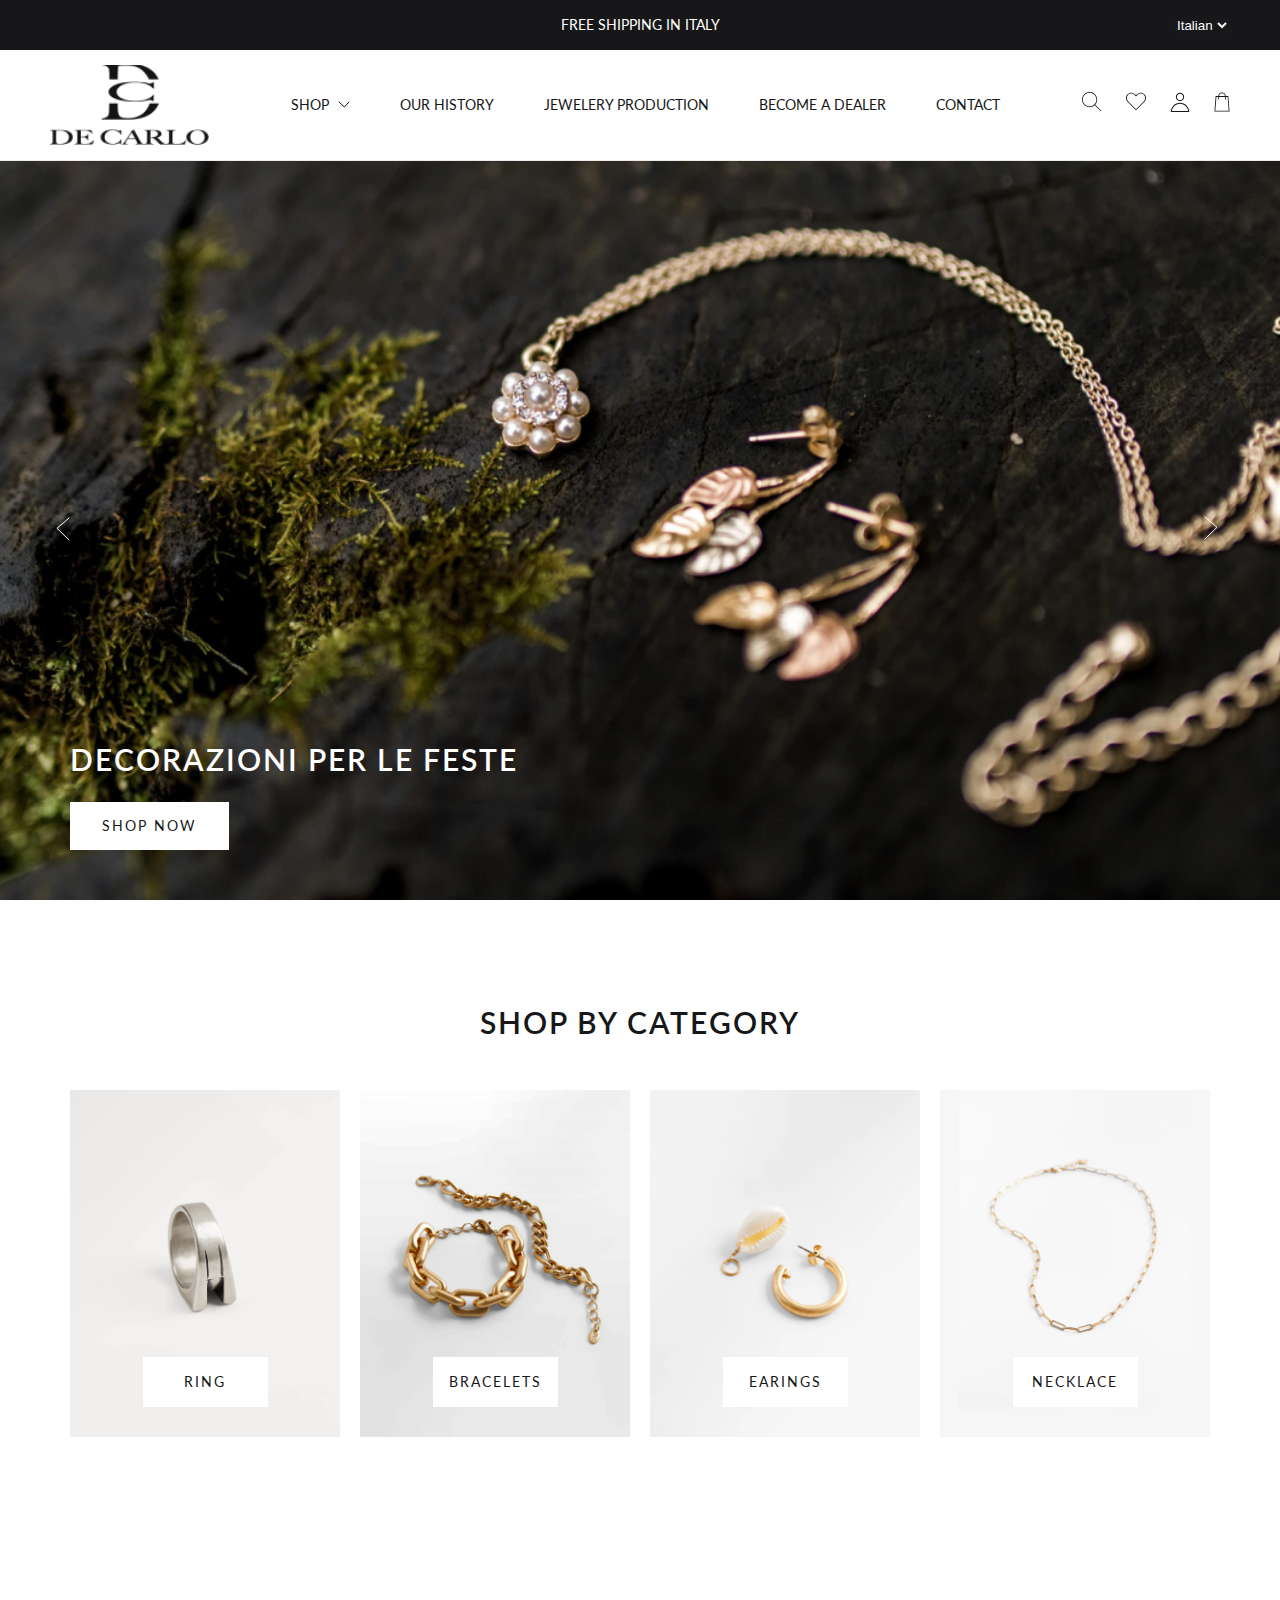
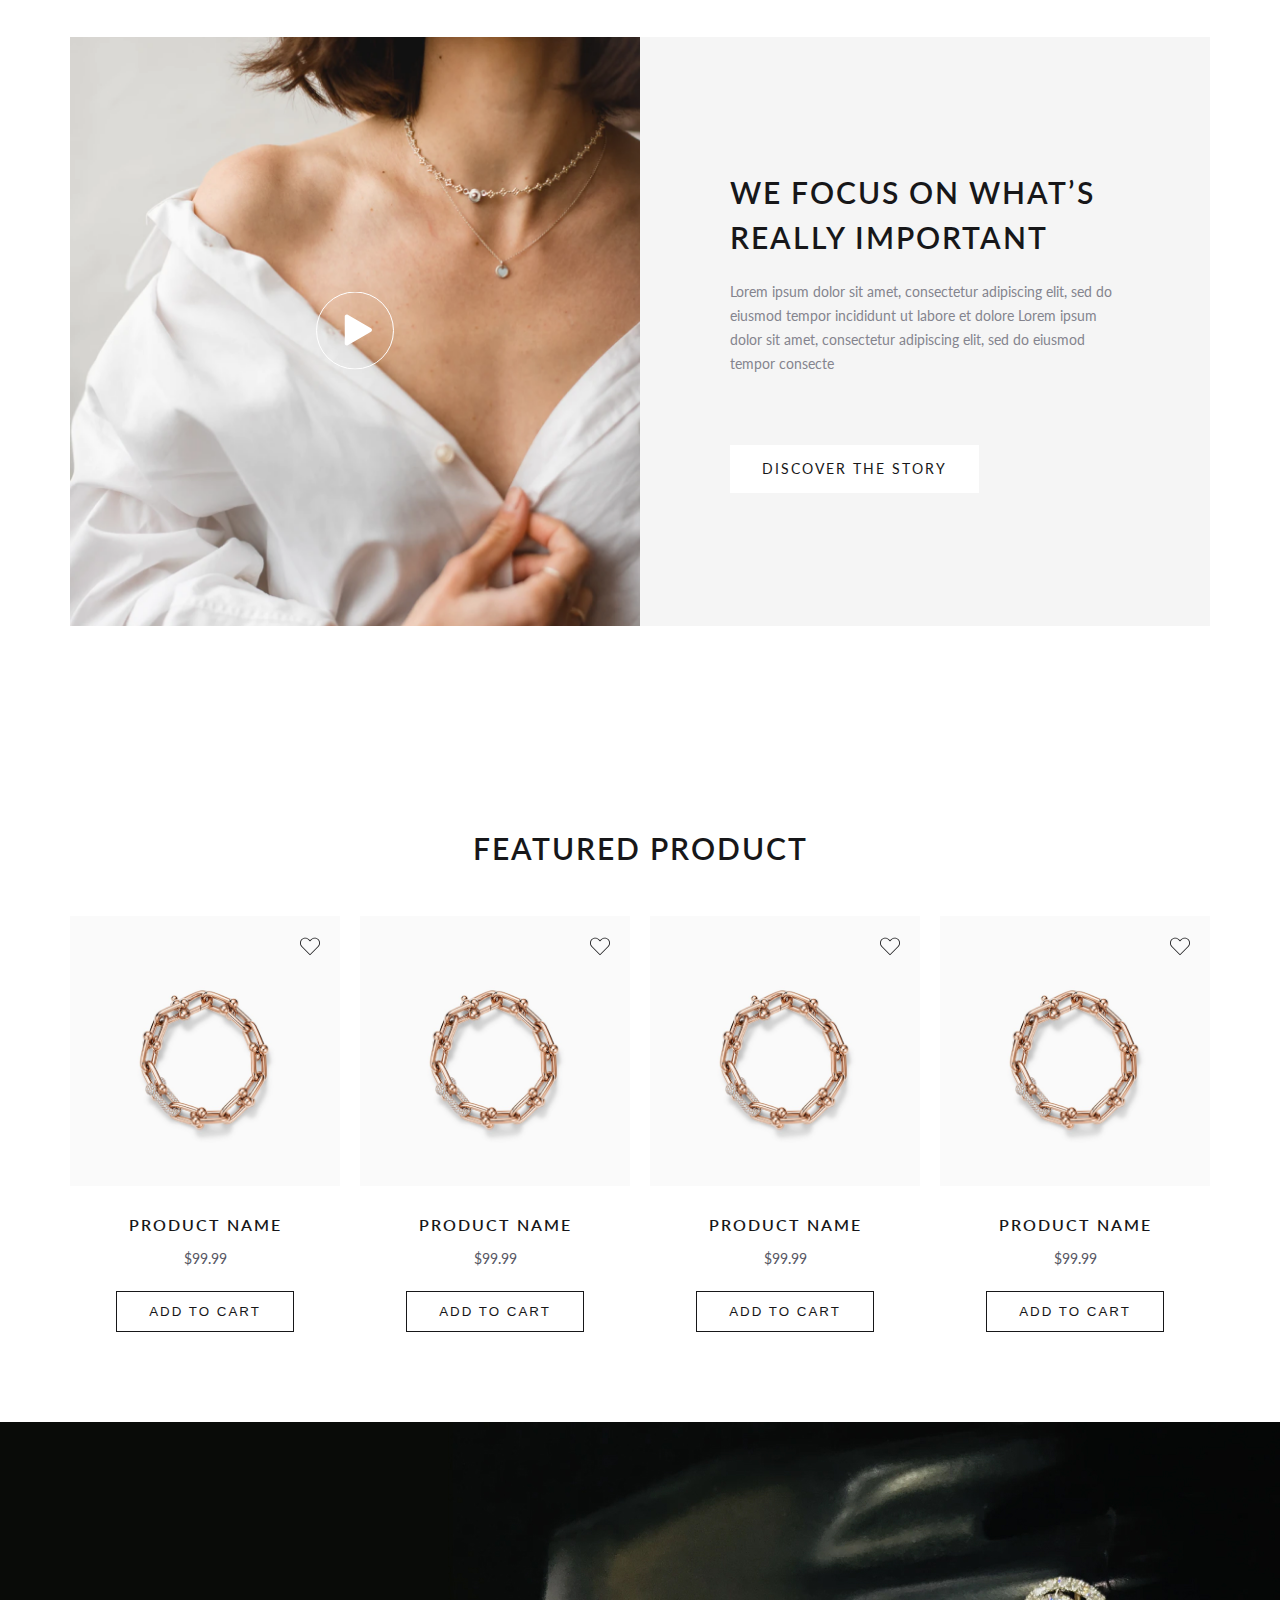
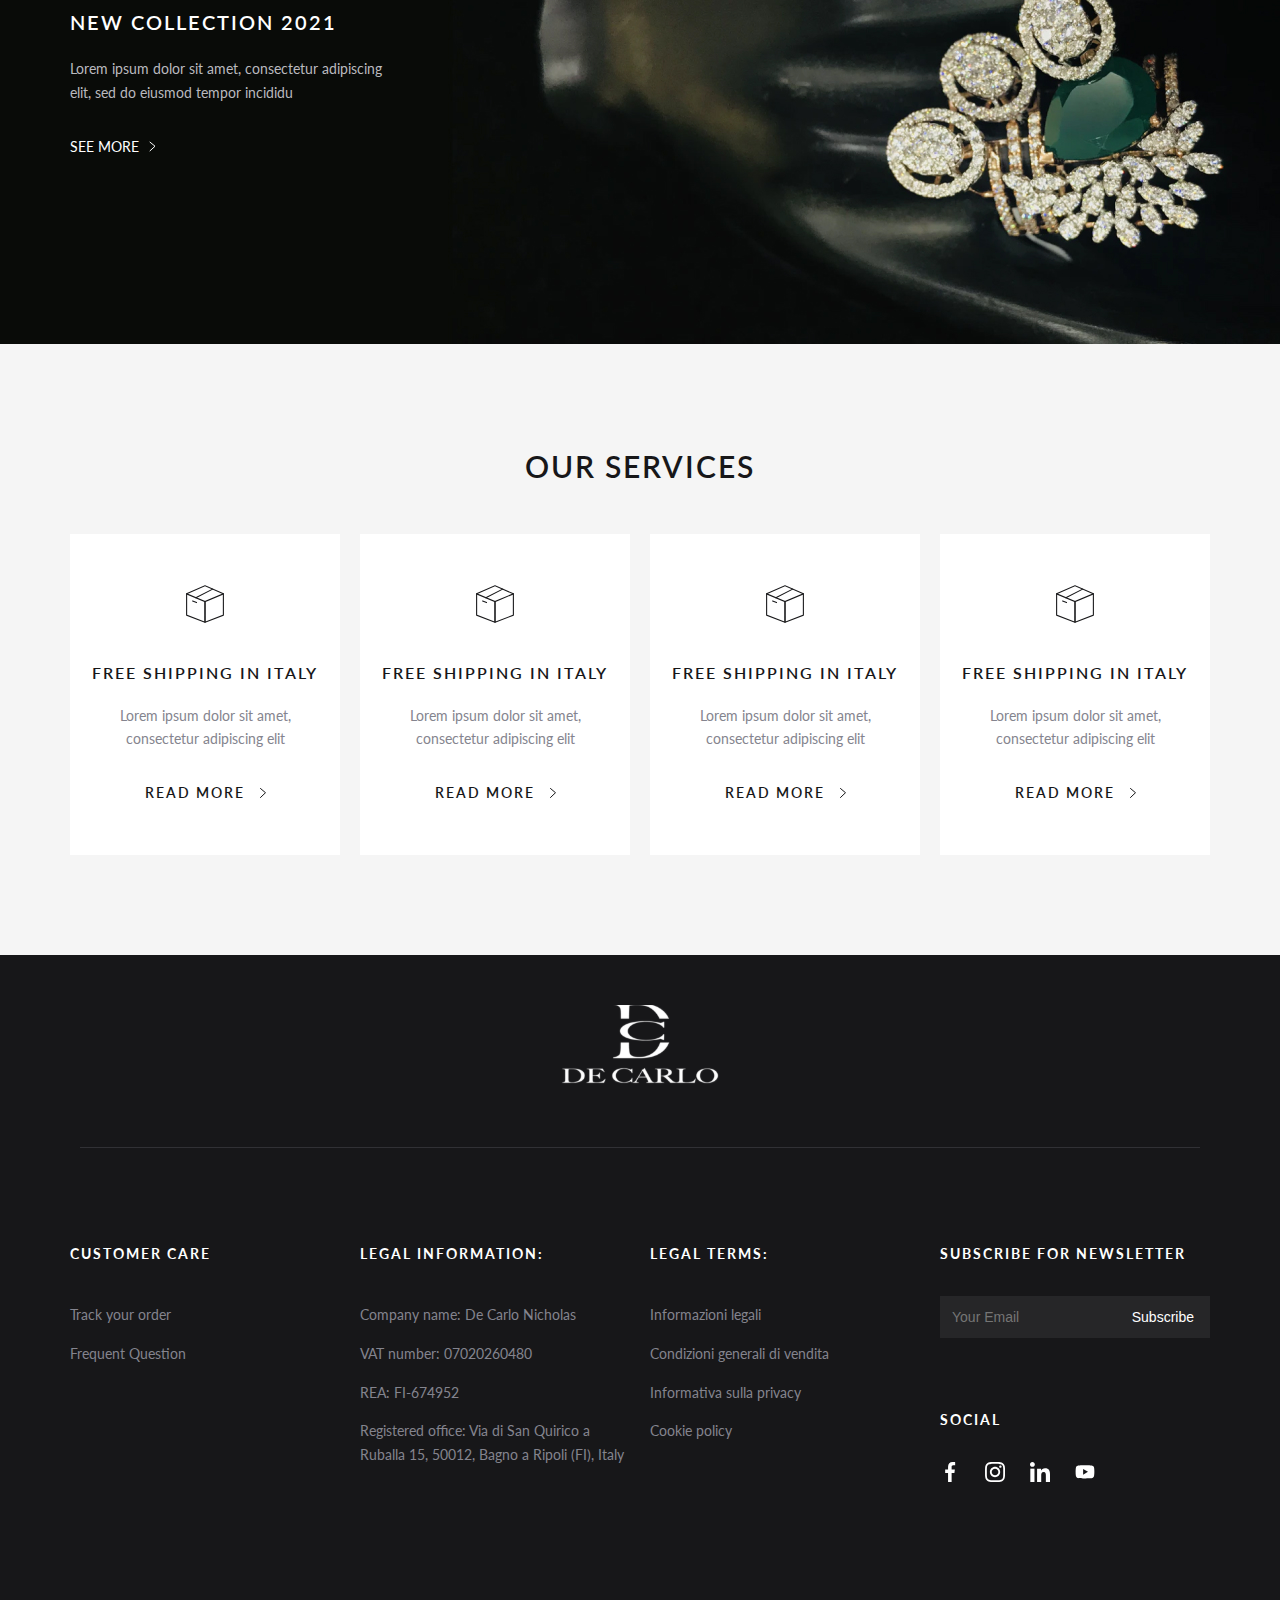
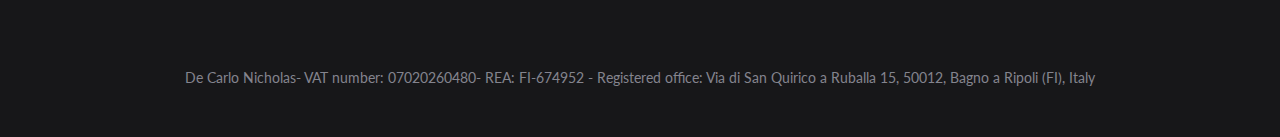
==== index.html @ fea380ae "update: button add wishlist" ====
<!DOCTYPE html>
<html lang="en">
  <head>
    <meta charset="UTF-8" />
    <meta http-equiv="X-UA-Compatible" content="IE=edge" />
    <meta name="viewport" content="width=device-width, initial-scale=1.0" />
    <title>Decarlo By Thịnh</title>
    <link rel="stylesheet" href="./assets/css/main.css" />
    <link rel="stylesheet" href="./assets/css/layout.css" />
    <!-- google font -->
    <link rel="preconnect" href="https://fonts.googleapis.com" />
    <link rel="preconnect" href="https://fonts.gstatic.com" crossorigin />
    <link
      href="https://fonts.googleapis.com/css2?family=Lato:wght@400;700&family=Roboto:wght@300;500&display=swap"
      rel="stylesheet"
    />
    <!-- end google font -->
  </head>
  <body>
    <div id="app">
      <!-- overlay -->
      <section id="overlay"></section>
      <!-- start header -->
      <header class="header">
        <div class="header__topbar">
          <div class="topbar__container">
            <p class="topbar__heading">
              FREE SHIPPING IN ITALY
            </p>
            <div class="topbar-select d-flex align-center">
              <select class="" name="select-qg" id="selectqg">
                <option value="">Italian</option>
                <option value="">Japan</option>
                <option value="">Korea</option>
              </select>
            </div>
          </div>
        </div>
        <div class="header__main d-flex">
          <a href="index.html" class="header__left">
            <img src="./assets/images/logo/logo.png" alt="logo" />
          </a>
          <nav class="header__nav d-flex flex-1 juistify-center align-center">
            <ul class="nav__items align-center d-none col-xl">
              <li class="nav__item">
                <a href="collection.html">SHOP <span><img style="margin: 0 0 2px 5px;" src="./assets/images/icon/dropblack.svg" alt=""></span></a>
                <ul class="subnav">
                  <li class=""><a href="#">RING</a></li>
                  <li class=""><a href="#">BRACELETS</a></li>
                  <li class=""><a href="#">EARINGS</a></li>
                  <li class=""><a href="#">NECKLACE</a></li>
                </ul>
              </li>
              <li class="nav__item">
                <a href="history.html">OUR HISTORY</a>
              </li>
              <li class="nav__item">
                <a href="care-of-product.html">JEWELERY PRODUCTION</a>
              </li>
              <li class="nav__item">
                <a href="about.html">BECOME A DEALER</a>
              </li>
              <li class="nav__item">
                <a href="contact.html">CONTACT</a>
              </li>
            </ul>
          </nav>
          <div class="header__right">
            <div class="menu__items d-flex">
              <a href="#" class="menu__item">
                <img src="./assets/images/icon/search.svg" alt="icon" />
              </a>
              <a href="#" class="menu__item">
                <img src="./assets/images/icon/love.svg" alt="icon-imageion" />
              </a>
              <a href="#" class="menu__item">
                <img src="./assets/images/icon/user.svg" alt="icon" />
              </a>
              <a href="#" class="menu__item">
                <img src="./assets/images/icon/cart.svg" alt="icon" />
              </a>
              <button class="menu__item menu__button">
                <img
                  class="icon__menu"
                  src="./assets/images/icon/menu.svg"
                  alt="icon"
                />
              </button>
            </div>
          </div>
        </div>
      </header>
      <!-- end header -->

      <!-- start section slider -->
      <section class="slider">
        <div class="slider__arrow d-flex">
          <button class="slider__arrow--left" onclick="plusDivs(-1)">
            <img src="./assets/images/icon/arrow-left.svg" alt="trái" />
          </button>
          <div class="slider__arrow--center flex-1"></div>
          <button class="slider__arrow--right" onclick="plusDivs(1)">
            <img src="./assets/images/icon/arrow-right.svg" alt="phải" />
          </button>
        </div>
        <div class="sliders mySlides">
          <img src="./assets/images/slider/slider1.jpg" alt="slider1" />
          <div class="container">
            <div class="slider__content">
              <h2 class="slider__heading heading heading-1">
                DECORAZIONI PER LE FESTE
              </h2>
              <a href="collection.html" class="btn slider__btn">SHOP NOW</a>
            </div>
          </div>
        </div>
        <div class="sliders mySlides">
          <img src="./assets/images/slider/slider2.png" alt="slider2" />
          <div class="container">
            <div class="slider__content">
              <h2 class="slider__heading heading heading-1">NỘI DUNG 2</h2>
              <a href="collection.html" class="btn slider__btn">SHOP NOW</a>
            </div>
          </div>
        </div>
        <div class="sliders mySlides">
          <img src="./assets/images/banner/banner3.png" alt="slider2" />
          <div class="container">
            <div class="slider__content">
              <h2 class="slider__heading heading heading-1">NỘI DUNG 3</h2>
              <a href="collection.html" class="btn slider__btn">SHOP NOW</a>
            </div>
          </div>
        </div>
      </section>
      <!-- end section slider -->

      <!-- start section category -->
      <section class="category pd-section-2">
        <div class="container">
          <div class="row">
            <div class="col">
              <h2 class="heading heading-1 text-center">SHOP BY CATEGORY</h2>
            </div>
          </div>
          <div class="row category__container mg-t-container">
            <div class="col col-sm-6 col-md-3" style="--w:6">
              <div class="card">
                <img class="w-100" src="./assets/images/products/category1.png" alt="image-category" />
                <a
                  href="collection.html"
                  class="btn category__btn d-flex juistify-center align-center"
                  >RING</a
                >
              </div>
            </div>
            <div class="col col-sm-6 col-md-3" style="--w:6">
              <div class="card">
                <img class="w-100" src="./assets/images/products/category2.png" alt="image-category" />
                <a
                  href="collection.html"
                  class="btn category__btn d-flex juistify-center align-center"
                  >BRACELETS</a
                >
              </div>
            </div>
            <div class="col col-sm-6 col-md-3" style="--w:6">
              <div class="card">
                <img class="w-100" src="./assets/images/products/category3.png" alt="image-category" />
                <a
                  href="collection.html"
                  class="btn category__btn d-flex juistify-center align-center"
                  >EARINGS</a
                >
              </div>
            </div>
            <div class="col col-sm-6 col-md-3" style="--w:6">
              <div class="card">
                <img class="w-100" src="./assets/images/products/category4.png" alt="image-category" />
                <a
                  href="collection.html"
                  class="btn category__btn d-flex juistify-center align-center"
                  >NECKLACE</a
                >
              </div>
            </div>
          </div>
        </div>
      </section>
      <!-- end section category -->

      <!-- start section text-image -->
      <section class="text-image pd-section">
        <div class="container">
          <div class="text-image__items">
            <div class="text-image__video">
              <img
                class="text-image__img w-100"
                src="./assets/images/banner/banner1.png"
                alt=""
              />
              <button class="text-image__player" onclick="lightbox_open();">
                <img src="./assets/images/icon/player.svg" alt="" />
              </button>
            </div>
            <div class="text-image__content">
                <h2 class="text-image__heading heading heading-1">
                WE FOCUS ON WHAT’S REALLY IMPORTANT
              </h2>
              <p>
                Lorem ipsum dolor sit amet, consectetur adipiscing elit, sed do
                eiusmod tempor incididunt ut labore et dolore Lorem ipsum dolor
                sit amet, consectetur adipiscing elit, sed do eiusmod tempor
                consecte
              </p>
              <a
                href="collection.html"
                class="btn text-image__btn"
                >DISCOVER THE STORY</a
              >
            </div>
          </div>
        </div>
        <div id="light">
          <a class="boxclose" id="boxclose" onclick="lightbox_close();"></a>
          <video id="VisaChipCardVideo" controls>
            <source src="./assets/video/videocamping.mp4" type="video/mp4" />
          </video>
        </div>

        <div id="fade" onClick="lightbox_close();"></div>

        <div></div>
      </section>
      <!-- end section text-image -->

      <!-- start section product -->
      <section class="product pd-section pd-section-2">
        <div class="container">
          <div class="row">
            <div class="col">
              <h2 class="heading heading-1 text-center">FEATURED PRODUCT</h2>
            </div>
          </div>
          <div class="product__items mg-t-container">
            <div class="product__item">
              <div class="product__content">
                <button
                  type="submit"
                  class="product__wishlist"
                  name="addWishList"
                >
                  <img src="./assets/images/icon/love.svg" alt="icon-image"/>
                </button>

                <a href="product-detail.html"
                  ><img class="w-100" src="./assets/images/products/product1.png" alt="product imgage"
                /></a>
                <h3 class="product__name heading heading-4">PRODUCT NAME</h3>
                <span class="product__rice">$99.99</span>
                <button class="product__btn btn">ADD TO CART</button>
              </div>
            </div>
            <div class="product__item">
              <div class="product__content">
                <button
                  type="submit"
                  class="product__wishlist"
                  name="addWishList"
                >
                  <img src="./assets/images/icon/love.svg" alt="icon-image"/>
                </button>
                <a href="product-detail.html"
                  ><img class="w-100" src="./assets/images/products/product1.png" alt="product imgage"
                /></a>
                <h3 class="product__name heading heading-4">PRODUCT NAME</h3>
                <span class="product__rice">$99.99</span>
                <button class="product__btn btn">ADD TO CART</button>
              </div>
            </div>
            <div class="product__item">
              <div class="product__content">
                <button
                  type="submit"
                  class="product__wishlist"
                  name="addWishList"
                >
                  <img src="./assets/images/icon/love.svg" alt="icon-image"/>
                </button>

                <a href="product-detail.html"
                  ><img class="w-100" src="./assets/images/products/product1.png" alt="product imgage"
                /></a>
                <h3 class="product__name heading heading-4">PRODUCT NAME</h3>
                <span class="product__rice">$99.99</span>
                <button class="product__btn btn">ADD TO CART</button>
              </div>
            </div>
            <div class="product__item">
              <div class="product__content">
                <button type="submit" class="product__wishlist"  name="addWishList" >
                  <img src="./assets/images/icon/love.svg" alt="icon-image"/>
                </button>

                <a href="product-detail.html"
                  ><img class="w-100" src="./assets/images/products/product1.png" alt="product imgage"
                /></a>
                <h3 class="product__name heading heading-4">PRODUCT NAME</h3>
                <span class="product__rice">$99.99</span>
                <button class="product__btn btn">ADD TO CART</button>
              </div>
            </div>
          </div>
        </div>
      </section>
      <!-- end section product -->

      <!-- start section banner -->
      <section class="banner">
        <div class="container d-flex align-center">
          <div class="banner__content">
            <h2 class="banner__heading heading heading-3">
              NEW COLLECTION 2021
            </h2>
            <p class="banner__text">
              Lorem ipsum dolor sit amet, consectetur adipiscing elit, sed do
              eiusmod tempor incididu
            </p>
            <div class="banner__info d-flex">
              <a href="#">SEE MORE</a>
              <img src="./assets/images/icon/info-next.svg" alt="next-image"/>
            </div>
          </div>
        </div>
      </section>
      <!-- end section banner -->

      <!-- start section parner -->
      <section class="partner pd-section-2">
        <div class="container">
          <div class="row">
            <div class="col">
              <h2 class="heading heading-1 text-center">OUR SERVICES</h2>
            </div>
          </div>
          <div class="row mg-t-container">
            <div class="col col-md-6 col-lg-3">
              <div class="card partner__item">
                <div class="partner__image">
                  <img src="./assets/images/icon/box.svg" alt="logo-partner" />
                </div>
                <h3 class="partner__heading heading heading-4">
                  FREE SHIPPING IN ITALY
                </h3>
                <p class="partner__text">
                  Lorem ipsum dolor sit amet, consectetur adipiscing elit
                </p>
                <div class="partner__info">
                  <a href="#" class="heading heading-5"> READ MORE </a>
                  <img src="./assets/images/icon/next-black.svg" alt="next-image" />
                </div>
              </div>
            </div>
            <div class="col col-md-6 col-lg-3">
              <div class="card partner__item">
                <div class="partner__image">
                  <img src="./assets/images/icon/box.svg" alt="logo-partner" />
                </div>
                <h3 class="partner__heading heading heading-4">
                  FREE SHIPPING IN ITALY
                </h3>
                <p class="partner__text">
                  Lorem ipsum dolor sit amet, consectetur adipiscing elit
                </p>
                <div class="partner__info">
                  <a href="#" class="heading heading-5"> READ MORE </a>
                  <img src="./assets/images/icon/next-black.svg" alt="next-image" />
                </div>
              </div>
            </div>
            <div class="col col-md-6 col-lg-3">
              <div class="card partner__item">
                <div class="partner__image">
                  <img src="./assets/images/icon/box.svg" alt="logo-partner" />
                </div>
                <h3 class="partner__heading heading heading-4">
                  FREE SHIPPING IN ITALY
                </h3>
                <p class="partner__text">
                  Lorem ipsum dolor sit amet, consectetur adipiscing elit
                </p>
                <div class="partner__info">
                  <a href="#" class="heading heading-5"> READ MORE </a>
                  <img src="./assets/images/icon/next-black.svg" alt="next-image" />
                </div>
              </div>
            </div>
            <div class="col col-md-6 col-lg-3">
              <div class="card partner__item">
                <div class="partner__image">
                  <img src="./assets/images/icon/box.svg" alt="logo-partner" />
                </div>
                <h3 class="partner__heading heading heading-4">
                  FREE SHIPPING IN ITALY
                </h3>
                <p class="partner__text">
                  Lorem ipsum dolor sit amet, consectetur adipiscing elit
                </p>
                <div class="partner__info">
                  <a href="#" class="heading heading-5"> READ MORE </a>
                  <img src="./assets/images/icon/next-black.svg" alt="next-image" />
                </div>
              </div>
            </div>
          </div>
        </div>
      </section>
      <!-- end section parner -->

      <!-- start footer -->
      <footer class="footer">
        <div class="container">
          <div class="row logo__box">
            <div class="col">
              <div class="footer__logo">
                <img src="./assets/images/logo/logo.svg" alt="logo" />
              </div>
            </div>
          </div>
          <div class="row footer__content">
            <div class="col col-lg-3 col-md-6 footer__care">
              <h3 class="footer__heading">CUSTOMER CARE</h3>
              <ul class="footer__items">
                <li class="footer__item">
                  <a href="#">Track your order</a>
                </li>
                <li class="footer__item">
                  <a href="faq.html"
                    >Frequent Question</a
                  >
                </li>
              </ul>
            </div>
            <div class="col col-lg-3 col-md-6 footer__information">
              <h3 class="footer__heading">
                LEGAL INFORMATION:
              </h3>
              <ul class="footer__items">
                <li class="footer__item">
                    Company name: De Carlo Nicholas
                </li>
                <li class="footer__item">
                  VAT number: 07020260480
                </li>
                <li class="footer__item">
                  REA: FI-674952
                </li>
                <li class="footer__item">
                    Registered office: Via di San Quirico a Ruballa 15, 50012,
                    Bagno a Ripoli (FI), Italy
                </li>
              </ul>
            </div>
            <div class="col col-lg-3 col-md-6 footer__terms">
              <h3 class="footer__heading">LEGAL TERMS:</h3>
              <ul class="footer__items">
                <li class="footer__item">
                  <a href="#">Informazioni legali</a>
                </li>
                <li class="footer__item">
                  <a href="#">
                    Condizioni generali di vendita
                  </a>
                </li>
                <li class="footer__item">
                  <a href="#">Informativa sulla privacy</a>
                </li>
                <li class="footer__item">
                  <a href="#">Cookie policy</a>
                </li>
              </ul>
            </div>
            <div class="col col-lg-3 col-md-6 footer__social">
              <h3 class="footer__heading">
                SUBSCRIBE FOR NEWSLETTER
              </h3>
              <div class="footer__input">
                <form action="#">
                  <input type="text" placeholder="Your Email" />
                  <button type="submit">Subscribe</button>
                </form>
              </div>
              <h3 class="footer__heading">SOCIAL</h3>
              <ul class="social__items d-flex">
                <li>
                  <a href="https://www.facebook.com/edricdang310"
                    ><img
                      src="./assets/images/icon/facebook.svg"
                      class="social__item"
                      alt="facebook"
                  /></a>
                </li>
                <li>
                  <a href="https://www.instagram.com/deleteallstartagain.2k/"
                    ><img
                      src="./assets/images/icon/instagram.svg"
                      class="social__item"
                      alt="instagram"
                  /></a>
                </li>
                <li>
                  <a href="https://www.linkedin.com/in/dhthinh/"
                    ><img
                      src="./assets/images/icon/linkedin.svg"
                      class="social__item"
                      alt="linkedin"
                  /></a>
                </li>
                <li>
                  <a
                    href="https://www.youtube.com/channel/UCjzcCjVwHkngCWX-VlDtLtQ"
                    ><img
                      src="./assets/images/icon/youtube.svg"
                      class="social__item"
                      alt="youtube"
                  /></a>
                </li>
              </ul>
            </div>
          </div>
          <div class="row footer__bottom">
            <div class="col">
              <p>
                De Carlo Nicholas- VAT number: 07020260480- REA: FI-674952 -
                Registered office: Via di San Quirico a Ruballa 15, 50012, Bagno
                a Ripoli (FI), Italy
              </p>
            </div>
          </div>
        </div>
      </footer>
      <!-- end footer -->
    </div>
    <!-- Javascript -->
    <script src="./assets/js/main.js"></script>
    <script src="./assets/js/slider.js"></script>
  </body>
</html>
---- assets/css/main.css ----
@import url("../../assets/css/helper.css");
@import url("../../assets/css/layout.css");

:root {
    --gutter: calc(15px / 2);
    --black: #171719;
    --gray: #bababf;
    --gray-d: #555562;
    --gray-l: #f1efee;
    --gray-bg: #F5F5F5;
    --white: #ffffff;
    --gray-t: #84848E;
    --smooth: all 0.3s ease-in;
}

* {
    box-sizing: border-box;
}

html {
    font-size: 62.5%;
}

body {
    font-family: "Lato", sans-serif;
    font-size: 1.4rem;
    line-height: 1.7;
    color: var(--gray-t);
    font-weight: 400;
    margin: 0;
    padding: 0;
}


.btn {
    padding: 12px 32px;
    background-color: var(--white);
    color: var(--black);
    border: none;
    letter-spacing: 2px;
}
  
.btn:hover {
    cursor: pointer;
    background-color: var(--gray-l);
}

.heading {
    font-weight: 600;
    line-height: 1.5;
    letter-spacing: 2px;
    color: var(--black);
    margin: 0;
}

.heading-1{
    font-size: 2rem;
}

.heading-2{
    font-size: 1.8rem;
}

.heading-3{
    font-size: 2rem;
}

.heading-4{
    font-size: 1.4rem;
}

/* ======================== */

.card {
    position: relative;
    display: flex;
    flex-direction: column;
    justify-content: center;
    align-items: center;
}

/* === overlay === */
#overlay {
    position: fixed;
    top: 0;
    left: 0;
    width: 100vw;
    height: 100vh;
    background-color: rgba(0, 0, 0, 0.4);
    z-index: 2;
    display: none;
    content: "";
  }
  
#overlay.show {
    display: initial;
}

/* === header === */
.header {
    color: var(--white);
    position: relative;
    z-index: 4;
    box-shadow: 0px 1px 0px 0px #ECECEC;
}

.header__topbar {
    background-color: var(--black);
    padding: 0 15px;
}

.topbar__container {
    position: relative;
    width: 100%;
    height: 50px;   
    display: flex;
    align-items: center;
}

.topbar__container p{
    color: var(--white);
}

.topbar-select {
    position: absolute;
    right: 0;
}

.topbar-select select {
    background: #171819;
    color: var(--white);
    border: none;
}

.topbar-select select:focus {
    border: none;
}

.header__main {
    height: 70px;
    padding: 0 15px;
    background-color: var(--white);
}

.header__left{
    padding: 15px 0;
}

.header__left img {
    height: 100%;
}

.nav__items {
    padding-left: 0px;
    justify-content: space-between;
}

.nav__items > li {
    line-height: 110px;
}

.nav__item {
    padding: 0 var(--gutter);
    list-style: none;
    display: block;
}

.nav__items.nav__items--open{
    transition: var(--smooth);
    display: flex;
    flex-direction: column;
    position: absolute;
    background-color: var(--white);
    top: 100%;
    border-top: solid 1px var(--gray-l);
    left: 0;
    right: 0;
    margin: 0;
    z-index: 5;
    box-shadow: inset 0px -1px 0px #ECECEC;
}

.nav__items.nav__items--open li {
    line-height: initial;
    padding: 15px 0px;
    width: 100%;
}

.nav__items.nav__items--open a {
    padding: 0 15px;
}

.nav__items.nav__items--open li:hover{
    background-color: var(--gray-bg);
}


.nav__item a {
    display: inline-block;
    color: var(--black);
    text-decoration: none;
}

.menu__items {
    justify-content: center;
    align-items: center;
    height: 100%;
    margin-inline: -12px;
}

.menu__item {
    padding: 0 12px;
}

.menu__button {
    background-color: transparent;
    border: none;
}

.menu__button:hover {
    cursor: pointer;
}

/* === subnav === */
.header__nav > li{
    position: relative;
}

.subnav {
    display: none;
    position: absolute;
    top: 100%;
    transition: var(--smooth);
    background-color: var(--white);
    color: var(--black);
    min-width: 300px;
    list-style: none;
    padding-left: 0;
    box-shadow: 0 0 10px rgba(0, 0, 0, 0.3);
}

.header__nav li:hover .subnav {
    display: block;
}

.subnav li a {
    display: block;
}

.subnav li:hover a {
    background-color: var(--gray-bg);
}

.subnav > li a{
    padding: 0 15px;
    line-height: 50px;
}

/* === slider === */
.slider {
    position: relative;
    width: 100%;
    height: calc(100vh - 120px);
}

.slider__btn {
    text-decoration: none;
    display: inline-block;
}

.slider__arrow button {
    background-color: transparent;
    border: none;
}

.slider__arrow button:hover {
    cursor: pointer;
}

.slider__arrow {
    position: absolute;
    top: 50%;
    transform: translateY(-50%);
    width: 100%;
    padding: 0 20px;
    z-index: 1;
}

.sliders img {
    width: 100%;
    height: calc(100vh - 120px);
    object-fit: cover;
}

.mySlides {
    display: none;
}

.slider__content {
    position: absolute;
    bottom: 0;
    padding: 15px 0;
}
  
.slider__heading {
    color: var(--white);
    text-align: left;
    margin-bottom: 15px;
}

/* === Category === */
.category .category__btn {
    padding: initial;
    position: absolute;
    bottom: 10px;
    width: 125px;
    height: 50px;
    text-decoration: none;
}

/* === text-image === */
.text-image__items {
    display: grid;
    grid-template-columns: repeat(1, 1fr);
    background-color: var(--gray-bg);
}

.text-image .row {
    background-color: var(--gray-bg);
}

.text-image__video {
    position: relative;
    height: 100%;
}

.text-image__video img{
    height: 100%;
}

.text-image__player {
    position: absolute;
    top: 50%;
    left: 50%;
    transform: translate(-50%, -50%);
    background-color: transparent;
    border: none;
}

.text-image__player:hover {
    cursor: pointer;
}

.text-image__context {
    top: 50%;
    transform: translateY(-50%);
    padding: 45px;
}

.text-image__heading {
    text-align: left;
    margin: 0px 0px 20px 0px;
}

.text-image__content {
    padding: 60px 30px;
}

.text-image__content p {
    margin-bottom: 70px;
    color: var(--gray-t);
}

.text-image__btn {
    text-decoration: none;
    display: inline-block;
    color: var(--black);
}

.text-image__btn a {
    display: inline-block;
}

/* === video === */
#fade {
    display: none;
    position: fixed;
    top: 0%;
    left: 0%;
    width: 100%;
    height: 100%;
    background-color: black;
    z-index: 9;
    -moz-opacity: 0.8;
    opacity: .80;
    filter: alpha(opacity=80);
    transition: var(--smooth);
  }
  
  #light {
    display: none;
    position: absolute;
    top: 50%;
    left: 50%;
    max-width: 1024px;
    max-height: 600px;
    transform: translate(-50%, -50%);
    border: 2px solid #FFF;
    background: #FFF;
    z-index: 10;
    overflow: visible;
    transition: var(--smooth);
  }
  
  #light video {
    width: 100%;
    height: 100%;
  }

  #boxclose {
    float: right;
    cursor: pointer;
    color: #fff;
    border: 1px solid #AEAEAE;
    border-radius: 3px;
    background: #222222;
    font-size: 31px;
    font-weight: bold;
    display: inline-block;
    line-height: 0px;
    padding: 11px 3px;
    position: absolute;
    right: 2px;
    top: 2px;
    z-index: 1002;
    opacity: 0.9;
    transition: var(--smooth);
  }
  
  .boxclose:before {
    content: "x";
  }
  
  #fade:hover ~ #boxclose {
    display:none;
  }
  
  .test:hover ~ .test2 {
    display: none;
  }

/* === product === */
.product__items {
    padding-top: var(--gutter);
    display: flex;
    overflow-x: auto;
    scroll-snap-type: x mandatory;
    margin-inline: -10px;
}

.product__items::-webkit-scrollbar {
    height: 1;
}

.product__item {
    scroll-snap-align: start;
    padding: 0 10px;
}

.product__content {
    position: relative;
    display: flex;
    flex-direction: column;
    justify-content: center;
    align-items: center;
    width: 150px;
    height: 100%;
}

.product__wishlist {
    border: none;
    position: absolute;
    width: 30px;
    height: 30px;
    top: 15px;
    right: 15px;
    border-radius: 50%;
    display: flex;
    justify-content: center;
    align-items: center;
    background-color: transparent;
}

.product__wishlist:hover {
    background-color: var(--gray);
    cursor: pointer;
}

.product__btn {
    border: solid 1px var(--black);
    padding: 8px 14px;
    margin-top: 20px;
}

.product__btn:hover {
    background-color: var(--gray-bg);
}

.product__name {
    color: var(--black);
    margin-top: 20px;
}

.product__rice {
    color: var(--gray-d);
    margin-top: 10px;
    display: block;
}

/* ================================= */

/* === banner === */
.banner {
    height: 522px;
    background-image: url(../../assets/images/banner/banner2.jpg);
    background-position: top;
    background-position: center;
    background-size: cover;
    background-repeat: no-repeat;
}

.banner .container {
    height: 100%;
}

.banner__heading {
    color: var(--white);
}

.banner__text {
    color: var(--gray);
    max-width: 327px;
    margin-top: 20px;
}

.banner__info {
    margin-top: 30px;
}

.banner__info img {
    margin-left: 10px;
}

.banner__info a {
    text-decoration: none;
    color: var(--white);
}

/* ====================== */

/* === partner === */
.partner {
    background-color: var(--gray-bg);
}

.partner__item {
    background-color: var(--white);
    padding: 50px 20px;
}

.partner__image {
    margin-bottom: 30px;
}

.partner__heading {
    margin-bottom: 5px;
}

.partner__text {
    text-align: center;
    color: var(--gray-t);
    margin-bottom: 30px;
}

.partner__info {

}

.partner__info a{
    text-decoration: none;
    color: var(--black);
    margin-right: 10px;
}
/* ====================== */

/* === footer === */
.footer {
    background-color: var(--black);
    color: var(--white);
}

.footer ul {
    margin-bottom: 50px;
}

.footer .logo__box {
    border-bottom: solid 1px #313135;
    margin: 0 var(--gutter);
}

.footer__logo {
    text-align: center;
    padding: 30px 0;  
}

.footer__heading {
    font-size: 14px;
    color: var(--white);
    letter-spacing: 2px;
    margin-bottom: 20px;
}

.footer__content {
    margin-top: 50px;
}

.footer__content a {
    text-decoration: none;
    color: var(--gray-t);
    max-width: 215px;
}

.footer__input {
    background-color: #262628;
    margin-top: 15px;
    margin-bottom: 70px;
}

.footer__items {
    list-style-type: none;
    margin: 0;
    padding-left: 0;
}

.footer__items .footer__item {
    padding: calc(15 / 2 * 1px) 0;
    color: var(--gray-t);
}

.footer__input form {
    display: flex;
    padding: 9px 10px 8px 10px;
    position: relative;
}

.footer__input input {
    background-color: #262628;
    color: var(--white);
    font-size: 14px;
    line-height: 1.71;
    border: none;
    flex: 1;
}

.footer__input input:focus {
    border: none;
}

.footer__input button {
    position: absolute;
    right: 10px;
    font-size: 14px;
    line-height: 1.71;
    background-color: #262628;
    color: var(--white);
    border: none;
}

.footer__input button:hover {
    cursor: pointer;
}

.social__items {
    margin-top: 30px;
    list-style: none;
    padding-left: 0px;
}

.social__item {
    padding-right: 25px;
}

.footer__bottom p {
    padding: 23px 0;
    color: var(--gray-t);
    text-align: center;
}

.footer__care {
    order: 2;
}

.footer__information {
    order: 3;
}

.footer__terms {
    order: 4;
}

.footer__social {
    order: 1;
}


/* ========================= */


/* === History === */


/* === brand === */
.brand {
    background-color: var(--gray-bg);
    width: 100%;
}
.brand__name{
    padding: 82px 0px;
    margin: 0px;
}
/* ======================= */


/* === video text === */
.video-text__img {
    max-width: 980px;
}

.video-text__heading {
    margin-top: 50px;
}

.video-text__text {
    max-width: 980px;
    padding: 0 var(--gutter);
    text-align: center;
    color: var(--gray-t);
    margin: 0;
}

.banner-history {
    height: 519px;
    background-image: url(../../assets/images/banner/banner3.png);
    background-position: top;
    background-position: center;
    background-size: cover;
    background-repeat: no-repeat;
}

.banner-history .banner__content {
    width: 100%;
    height: 100%;
    background: linear-gradient(0deg, rgba(0, 0, 0, 0.55), rgba(0, 0, 0, 0.55))
}

.banner-history .heading-1{
    color: var(--white);
}

.banner-history p {
    margin-top: 15px;
    margin-bottom: 41px;
    color: var(--white);
}

/* === list text image === */
.list-text-image {
    background-color: var(--gray-bg);
}

.content__container h3 {
    margin-top: 30px;
}

.content__container h4 {
    margin-top: 25px;
}

.content__container p{
    max-width: 500px;
    color: var(--gray-t);
}
/* ====================================== */

/* === About Us === */
.section__title h2 {
    margin-bottom: 20px;
}

.section__title p {
    color: var(--gray-t);
    margin: 0px;
}

.dealer__lable,
.dealer__input,
.dearler__textarea {
    display: block;
    width: 100%;
}

.dearler__textarea {
    font-size: 1.4rem;
    line-height: 1.71;
    font-weight: 400;
    letter-spacing: initial;
}

.dealer form {
    margin-top: calc(50px - 20px - var(--gutter));
}

.dealer__lable {
    margin-bottom: 11px;
}

.dealer__input {
    margin-bottom: calc(40px - var(--gutter) * 2);
    border: solid 1px #ECECEC;
    background-color: var(--white);
    height: 60px;
    padding: 18px 20px;
}

.dearler__textarea {
    border: solid 1px #ECECEC;
    background-color: var(--white);
    margin-bottom: calc(40px - var(--gutter) * 2);
    padding: 18px 20px;
}

.dealer__checkbox {
    margin-bottom: calc(20px - var(--gutter) * 2);
}

.dealer__checkbox input {
    margin: 0;
    width: 24px;
    height: 24px;
    border: solid 1px #ECECEC;
    background-color: var(--white);
}

.dealer__checkbox p {
    margin: 0px;
    padding-left: 14px;
}

.dealer__btn {
    margin-top: calc(40px - (20px - var(--gutter) * 2) - var(--gutter));
    background-color: var(--black);
    color: var(--white);
}
/* ================================ */
/* === Contact === */

.contact__content {
    padding: 50px 0px;
    border: 1px solid #ECECEC;
}

.contact__content img {
    margin-bottom: 30px;
}

.contact__content h2 {
    margin-bottom: 5px;
}

.contact__time {
    margin-top: calc(40px - var(--gutter) * 2);
}

.contact__time h3{
    margin-bottom: 11px;
}

.contact__time p {
    margin: 0;
    padding-top: 5px;
}

/* === care product === */
.care-product {

}

.care-product__items {
    padding-top: calc(30px - var(--gutter));
}

.care-product__content {
    border: solid 1px #ECECEC;
    padding: 50px 40px 40px 55px;
}

.care-product__content p {
    color: var(--gray-t);
}

.care-product__item img {
    margin-bottom: 20px;
}

.care-product__item h3 {
    margin-bottom: 20px;
}

.banner-care-product {
    height: 600px;
    background-image: url(../../assets/images/slider/slider1.jpg);
    background-position: top;
    background-position: center;
    background-size: cover;
    background-repeat: no-repeat;
}

.banner-care-product .banner__content {
    width: 100%;
    height: 100%;
    background-color: rgba(0, 0, 0, 0.55);
    z-index: 1;
}

.banner-care-product h2 {
    color: var(--white);
    margin-bottom: 27px;
}

.banner-care-product h3 {
    color: var(--white);
}
/* === product-care__text-image === */
.product-care__text-image .row {
    background-color: var(--gray-bg);
}

.product-care__text-image .col {
    padding: 0px;
}

.product-care__text-image .content__container {
    padding: 60px 30px;
}

.product-care__text-image p {
    margin-bottom: 70px;
}

/* === collection brand === */
.collection__banner {
    background-image: url(../../assets/images/slider/slider3.png);
    width: 100%;
    height: 37vw;
    background-position: center;
    background-size: cover;
    background-repeat: no-repeat;
    position: relative;
}

.collection__content {
    position: absolute;
    top: 50%;
    transform: translateY(-50%);
}

.collection__content p {
    width: 176px;
    height: 48px;
    overflow: hidden;
}

.collection__name,
.collection__banner p {
    color: var(--white);
}

.collection__header {
    padding: calc(40px - var(--gutter)) 0px;
}


.collection__total {
    color: var(--gray-t);
    margin: 0px;
}

.collection__sort img{
    margin-left: 22px;
}

/* === collection list === */
.collection-product__items {
    display: grid;
    column-gap: calc(var(--gutter) * 2);
    grid-template-columns: repeat(2, 1fr);
    /* margin-inline: calc(-1 * var(--gutter)) */
}

.collection-product__item {
    padding-bottom: 40px;
}

.collection-product__content img {
    width: 100%;
}

/* === FAQ Tab === */
.tabs {
    overflow-x: auto;
    scroll-snap-type: x mandatory;
    margin-inline: -10px;
}

.tabs::-webkit-scrollbar {
    height: 1;
}

.tabs h2 {
    margin: 0;
    padding: 10px;
    font-size: 22px;
    font-weight: 600;
    color: #BABCC4;
}

.tabs .line {
    position: absolute;
    left: 0;
    bottom: 0;
    width: 0;
    height: 2px;
    background-color: var(--black);
    transition: all 0.2s ease;
}

.pd-inline {
    padding: 0 20px;
}

.tabs .tab-item{
    text-align: center;
    cursor: pointer;
    transition: all 0.5s ease;
}

.tab-item:hover {
    cursor: pointer;
    opacity: 1;
    background-color: var(--gray-bg);
    border-color: rgba(29, 7, 14, 0.1);
}
.tab-item.active h2{
    opacity: 1;
    color: var(--black);
}

.tab-pane {
    color: #333;
    display: none;
}
.tab-pane.active {
    display: block;
}

.accordion {
    padding-left: 0px;
    margin: 0;
}

.accordion li {
    list-style: none;
    border-bottom: 1px solid var(--gray-t);
}

.accordion li h3 {
    margin: 0px;
    padding: 20px 0;
}

.accordion .content {
    margin-top: 5px;
}

.accordion .content p{
    margin: 0;
    padding: 0px 0px 20px 0px !important;
}

.accordion .accordion-content__context {
    color: var(--gray-t);
    padding-bottom: 20px;
}

.accordion .accordion-content__heading {
    color: var(--black);
    padding: 20px 0px;
}

.accordion li label {
    cursor: pointer;
    display: flex;
    align-items: center;
    justify-content: space-between;
}

.icon-accordion {
    padding-right: calc(var(--gutter) * 2);
    width: 21px;
    height: 2px;
    margin-left: 36px;
    background-color: var(--black);
}

.icon-accordion::after{
    content: "";
    position: absolute;
    width: 21px;
    height: 2px;
    background-color: var(--black);
    transform: rotate(90deg);
}

.accordion label + input[type="radio"] {
    display: none;
}

.accordion .content {
    line-height: 26px;
    max-height: 0;
    overflow: hidden;
    transition: max-height 0.5s;
}

.tab__footer a {
    text-decoration: none;
    color: var(--black);
}

.tab__footer a:hover {
    opacity: 80%;
}

.accordion label + input[type="radio"]:checked + .content {
    max-height: 500px;
}

.accordion label + input[type="radio"]:checked + .icon-accordion::after {
    transform: rotate(-90deg);
}

/* === breadcrumbs === */
.breadcrumb ul{
    margin: 0;
}
.breadcrumb__items {
    padding-left: 0px;
    margin: calc(40px - var(--gutter) * 2);
}

.breadcrumb__item {
    list-style: none;
}

.breadcrumb__item a {
    text-decoration: none;
    color: #BABCC3;
}

.ellipse {
    width: 5px;
    height: 5px;
    border-radius: 50%;
    background-color: #9EA0A8;
}

.breadcrumb__item .ellipse {
    margin: 0 15px;
}

.breadcrumb__item.present a {
    color: #46484F;
}

/* product details */
.product-detail__images {
    margin-inline: calc(-1 * var(--gutter));
}

.product-detail__images--item {
    width: 25%;
    padding: var(--gutter);
}

.product-detail__content p{
    color: var(--gray-t)
}

.product-detail__name {
    margin-bottom: 10px;
}

.product-detail__price {
    color: #555562;
}

.product-detail__size {
    margin-top: 32px;
}

.product-detail__size p {
    color: var(--gray-t);
}

.product-detail__size p span {
    margin-right: 10px;
}

/* select-option */
#select {
    width: 100%;
    height: 50px;
    position: relative;
    margin-top: 20px;
}

.select__input {
    width: 100%;
    height: 50px;
    border: solid 1px #ECECEC;
    padding: 0 18px;
    background-color: var(--white);
}

.select__input:focus {
    border: solid 1px #ECECEC;
}

.select__icon {
    position: absolute;
    right: 18px;
    top: calc(50% - 2px);
}

.select__items {
    position: absolute;
    top: calc(100% + 2px);
    padding-left: 0px;
    background-color: var(--white);
    box-shadow: rgba(149, 157, 165, 0.2) 0px 8px 24px;
    width: 100%;
    margin: 0;
    display: none;
    z-index: 1;
}

.select__items--open {
    display: block;
} 

.select__item {
    list-style: none;
    line-height: 50px;
    padding: 0 18px;
}

.select__item:hover {
    background-color: var(--gray-bg);
    cursor: pointer;
}

.select-number {
    width: 100%;
    position: relative;
}

.select-number__sum,
.select-number__sub {
    position: absolute;
    width: 50px;
    height: 50px;
    line-height: 50px;
    cursor: pointer;
}

.select-number__sum {
    left: 0;
}

.select-number__sub {
    
    right: 0;
}

.select-number {
    margin-top: 30px;
}



.btn-add {
    margin-top: 15px;
}

.product-detail__btn {
    width: 100%;
    border: solid 1px #ECECEC;
}

.btn__love {
    width: 50px;
    height: 50px;
    margin-left: 15px;
}

.product-detail__btn--buy {
    width: 100%;
    background-color: var(--black);
    color: var(--white);
    margin-top: 15px;
}

.product-detail__content--context1 {
    margin-top: 30px;
}

.product-detail__content--heading {
    margin-top: 40px;
}

.product-detail__content--img {
    margin-top: 30px;
    width: 100%;
}

.product-info .tab__items {
    border-bottom: solid 1px #ECECEC
}

.product-info h2 {
    font-size: 16px;
    font-weight: 600;
    padding: 37px 0;
}

.product-info .tab__content h2 {
    padding: 0;
}

.product-info .tab__content ul {
    padding: 0 17px;
}

.product-info .tab__content  li {
    color: var(--gray-t);
    padding: calc(15px / 2) 0;
}

.product-info .tab__content img {
    width: 100%;
}

.tab-items {
    margin-inline: -20px;
}


/* === responsive === */
@media (min-width: 576px) {
    :root {
        --gutter: 10px;
    }
    .category .category__btn {
        bottom: 30px;
    }
}

@media (min-width: 768px) {
    .topbar__container {
        justify-content: center;
    }

    .heading-1 {
        font-size: 30px;
    }

    .heading-4 {
        font-size: 16px;   
    }

    .pd-section {
        padding: 100px 0;
    }

    .pd-section-2 {
        padding: calc(100px - var(--gutter)) 0;
    }
    .mg-t-container {
        margin-top: calc(45px - var(--gutter) * 2);
    }

    .pd-row {
        padding: 100px 0;
    }

    .header__main {
        height: 110px;
        padding: 0 50px;
    }

    .slider {
        height: calc(100vh - 160px);
    }

    .sliders img{
        height: calc(100vh - 160px);
    }

    .slider__arrow {
        padding: 0 50px;
    }

    .header__topbar {
        padding: 0 50px;
    }

    .text-image__content {
        padding: 133px 90px;
    }

    .footer__logo {
        padding: 40px 0;
    }

    .footer__content {
        margin: 70px 0px;
    }

    .footer__heading {
        margin-bottom: 30px;
    }

    .footer__bottom p {
        padding: 23px 0;
        color: var(--gray-t);
        text-align: center;
    }
    
    .footer__care {
        order: 1;
    }
    
    .footer__information {
        order: 2;
    }
    
    .footer__terms {
        order: 4;
    }
    
    .footer__social {
        order: 3;
    }

    .product__content {
        width: 100%;
    }
    
}

@media (min-width: 992px) {
    .slider__content {
        padding: 50px 0;
    }
      
    .slider__heading {
        margin-bottom: 20px;
    }

    .product__btn {
        padding: 12px 32px;
        margin-top: 20px;
    }

    .footer__care {
        order: 1;
    }
    
    .footer__information {
        order: 2;
    }
    
    .footer__terms {
        order: 3;
    }
    
    .footer__social {
        order: 4;
    }

    .dealer form {
        margin-top: calc(100px - 20px - var(--gutter));
    }

    .collection-product__items {
        width: 100%;
        grid-template-columns: repeat(4, 1fr);
    }

    .product-detail__content {
        padding-left: 100px;
    }
}

@media (min-width: 1024px) {
    .col-xl {
        display: flex;
    }

    .menu__button {
        display: none;
    }


    .nav__items > li {
        line-height: 110px;
        padding: 0 10px;
    }

    .list-text-image .row:nth-child(odd) {
        flex-direction: row-reverse;
    }

    .list-text-image .row:nth-child(even) .col-xl-7{
        padding-left: 90px;
    }

    .product-care__text-image .row {
        flex-direction: row-reverse;
    }

    .product-care__text-image .content__container {
        padding-inline: 90px;
    }

    .product-care__text-image button {
        margin-top: 85px;
    }

    .product-care__text-image img {
        height: 100%;
    }

    .collection__content h3{
        width: 327px;
        height: 48px;
    }

    .pd-t-30 {
        padding-top: calc(50px - var(--gutter) * 2);
    }

    .contact__time {
        margin-top: calc(80px - var(--gutter) * 2);
    }
    
    .accordion li h3{
        padding: 40px 0;
    }

    .collection-product {
        padding-bottom: 40px;
    }

    .collection__header {
        padding-top: calc(100px - var(--gutter));
        padding-bottom: calc(58px - var(--gutter));
    }

    .collection-product__item {
        padding-bottom: 60px;
    }

    .breadcrumb {
        padding-bottom: calc(60px - var(--gutter));
    }
}

@media (min-width: 1200px) {
    .text-image__items {
        grid-template-columns: repeat(2, 1fr);
    }
    .product__items::-webkit-scrollbar {
        height: 0;
    }

    .nav__items > li {
        padding: 0 25px;
    }
}
---- assets/css/layout.css ----
.container {
    max-width: 1180px;
    margin: 0 auto;
    padding-inline: calc(var(--gutter) * 2);
}

.row {
    display: flex;
    flex-wrap: wrap;
    margin-inline: calc(-1 * var(--gutter));
}

.col {
    width: 100%;
    padding: var(--gutter);
}

[style*="--w"] {
    width: calc((100% / 12) * var(--w));
    max-width: calc((100% / 12) * var(--w));
}

@media (min-width: 576px){
    .col-sm-1 {
        width: calc((100% / 12) * 1);
        max-width: calc((100% / 12) * 1);
    }
    .col-sm-2 {
        width: calc((100% / 12) * 2);
        max-width: calc((100% / 12) * 2);
    }
    .col-sm-3 {
        width: calc((100% / 12) * 3);
        max-width: calc((100% / 12) * 3);
    }
    .col-sm-4 {
        width: calc((100% / 12) * 4);
        max-width: calc((100% / 12) * 4);
    }
    .col-sm-5 {
        width: calc((100% / 12) * 5);
        max-width: calc((100% / 12) * 5);
    }
    .col-sm-6 {
        width: calc((100% / 12) * 6);
        max-width: calc((100% / 12) * 6);
    }
    .col-sm-7 {
        width: calc((100% / 12) * 7);
        max-width: calc((100% / 12) * 7);
    }
    .col-sm-8 {
        width: calc((100% / 12) * 8);
        max-width: calc((100% / 12) * 8);
    }
    .col-sm-9 {
        width: calc((100% / 12) * 9);
        max-width: calc((100% / 12) * 9);
    }
    .col-sm-10 {
        width: calc((100% / 12) * 10);
        max-width: calc((100% / 12) * 10);
    }
    .col-sm-11 {
        width: calc((100% / 12) * 11);
        max-width: calc((100% / 12) * 11);
    }
    .col-sm-12 {
        width: calc((100% / 12) * 12);
        max-width: calc((100% / 12) * 12);
    }
}

@media (min-width: 768px){
    .col-md-1 {
        width: calc((100% / 12) * 1);
        max-width: calc((100% / 12) * 1);
    }
    .col-md-2 {
        width: calc((100% / 12) * 2);
        max-width: calc((100% / 12) * 2);
    }
    .col-md-3 {
        width: calc((100% / 12) * 3);
        max-width: calc((100% / 12) * 3);
    }
    .col-md-4 {
        width: calc((100% / 12) * 4);
        max-width: calc((100% / 12) * 4);
    }
    .col-md-5 {
        width: calc((100% / 12) * 5);
        max-width: calc((100% / 12) * 5);
    }
    .col-md-6 {
        width: calc((100% / 12) * 6);
        max-width: calc((100% / 12) * 6);
    }
    .col-md-7 {
        width: calc((100% / 12) * 7);
        max-width: calc((100% / 12) * 7);
    }
    .col-md-8 {
        width: calc((100% / 12) * 8);
        max-width: calc((100% / 12) * 8);
    }
    .col-md-9 {
        width: calc((100% / 12) * 9);
        max-width: calc((100% / 12) * 9);
    }
    .col-md-10 {
        width: calc((100% / 12) * 10);
        max-width: calc((100% / 12) * 10);
    }
    .col-md-11 {
        width: calc((100% / 12) * 11);
        max-width: calc((100% / 12) * 11);
    }
    .col-md-12 {
        width: calc((100% / 12) * 12);
        max-width: calc((100% / 12) * 12);
    }
}

@media (min-width: 992px) {
    .col-lg-1 {
        width: calc((100% / 12) * 1);
        max-width: calc((100% / 12) * 1);
    }
    .col-lg-2 {
        width: calc((100% / 12) * 2);
        max-width: calc((100% / 12) * 2);
    }
    .col-lg-3 {
        width: calc((100% / 12) * 3);
        max-width: calc((100% / 12) * 3);
    }
    .col-lg-4 {
        width: calc((100% / 12) * 4);
        max-width: calc((100% / 12) * 4);
    }
    .col-lg-5 {
        width: calc((100% / 12) * 5);
        max-width: calc((100% / 12) * 5);
    }
    .col-lg-6 {
        width: calc((100% / 12) * 6);
        max-width: calc((100% / 12) * 6);
    }
    .col-lg-7 {
        width: calc((100% / 12) * 7);
        max-width: calc((100% / 12) * 7);
    }
    .col-lg-8 {
        width: calc((100% / 12) * 8);
        max-width: calc((100% / 12) * 8);
    }
    .col-lg-9 {
        width: calc((100% / 12) * 9);
        max-width: calc((100% / 12) * 9);
    }
    .col-lg-10 {
        width: calc((100% / 12) * 10);
        max-width: calc((100% / 12) * 10);
    }
    .col-lg-11 {
        width: calc((100% / 12) * 11);
        max-width: calc((100% / 12) * 11);
    }
    .col-lg-12 {
        width: calc((100% / 12) * 12);
        max-width: calc((100% / 12) * 12);
    }
}

@media (min-width: 1024px) {
    .col-xl-1 {
        width: calc((100% / 12) * 1);
        max-width: calc((100% / 12) * 1);
    }
    .col-xl-2 {
        width: calc((100% / 12) * 2);
        max-width: calc((100% / 12) * 2);
    }
    .col-xl-3 {
        width: calc((100% / 12) * 3);
        max-width: calc((100% / 12) * 3);
    }
    .col-xl-4 {
        width: calc((100% / 12) * 4);
        max-width: calc((100% / 12) * 4);
    }
    .col-xl-5 {
        width: calc((100% / 12) * 5);
        max-width: calc((100% / 12) * 5);
    }
    .col-xl-6 {
        width: calc((100% / 12) * 6);
        max-width: calc((100% / 12) * 6);
    }
    .col-xl-7 {
        width: calc((100% / 12) * 7);
        max-width: calc((100% / 12) * 7);
    }
    .col-xl-8 {
        width: calc((100% / 12) * 8);
        max-width: calc((100% / 12) * 8);
    }
    .col-xl-9 {
        width: calc((100% / 12) * 9);
        max-width: calc((100% / 12) * 9);
    }
    .col-xl-10 {
        width: calc((100% / 12) * 10);
        max-width: calc((100% / 12) * 10);
    }
    .col-xl-11 {
        width: calc((100% / 12) * 11);
        max-width: calc((100% / 12) * 11);
    }
    .col-xl-12 {
        width: calc((100% / 12) * 12);
        max-width: calc((100% / 12) * 12);
    }
}
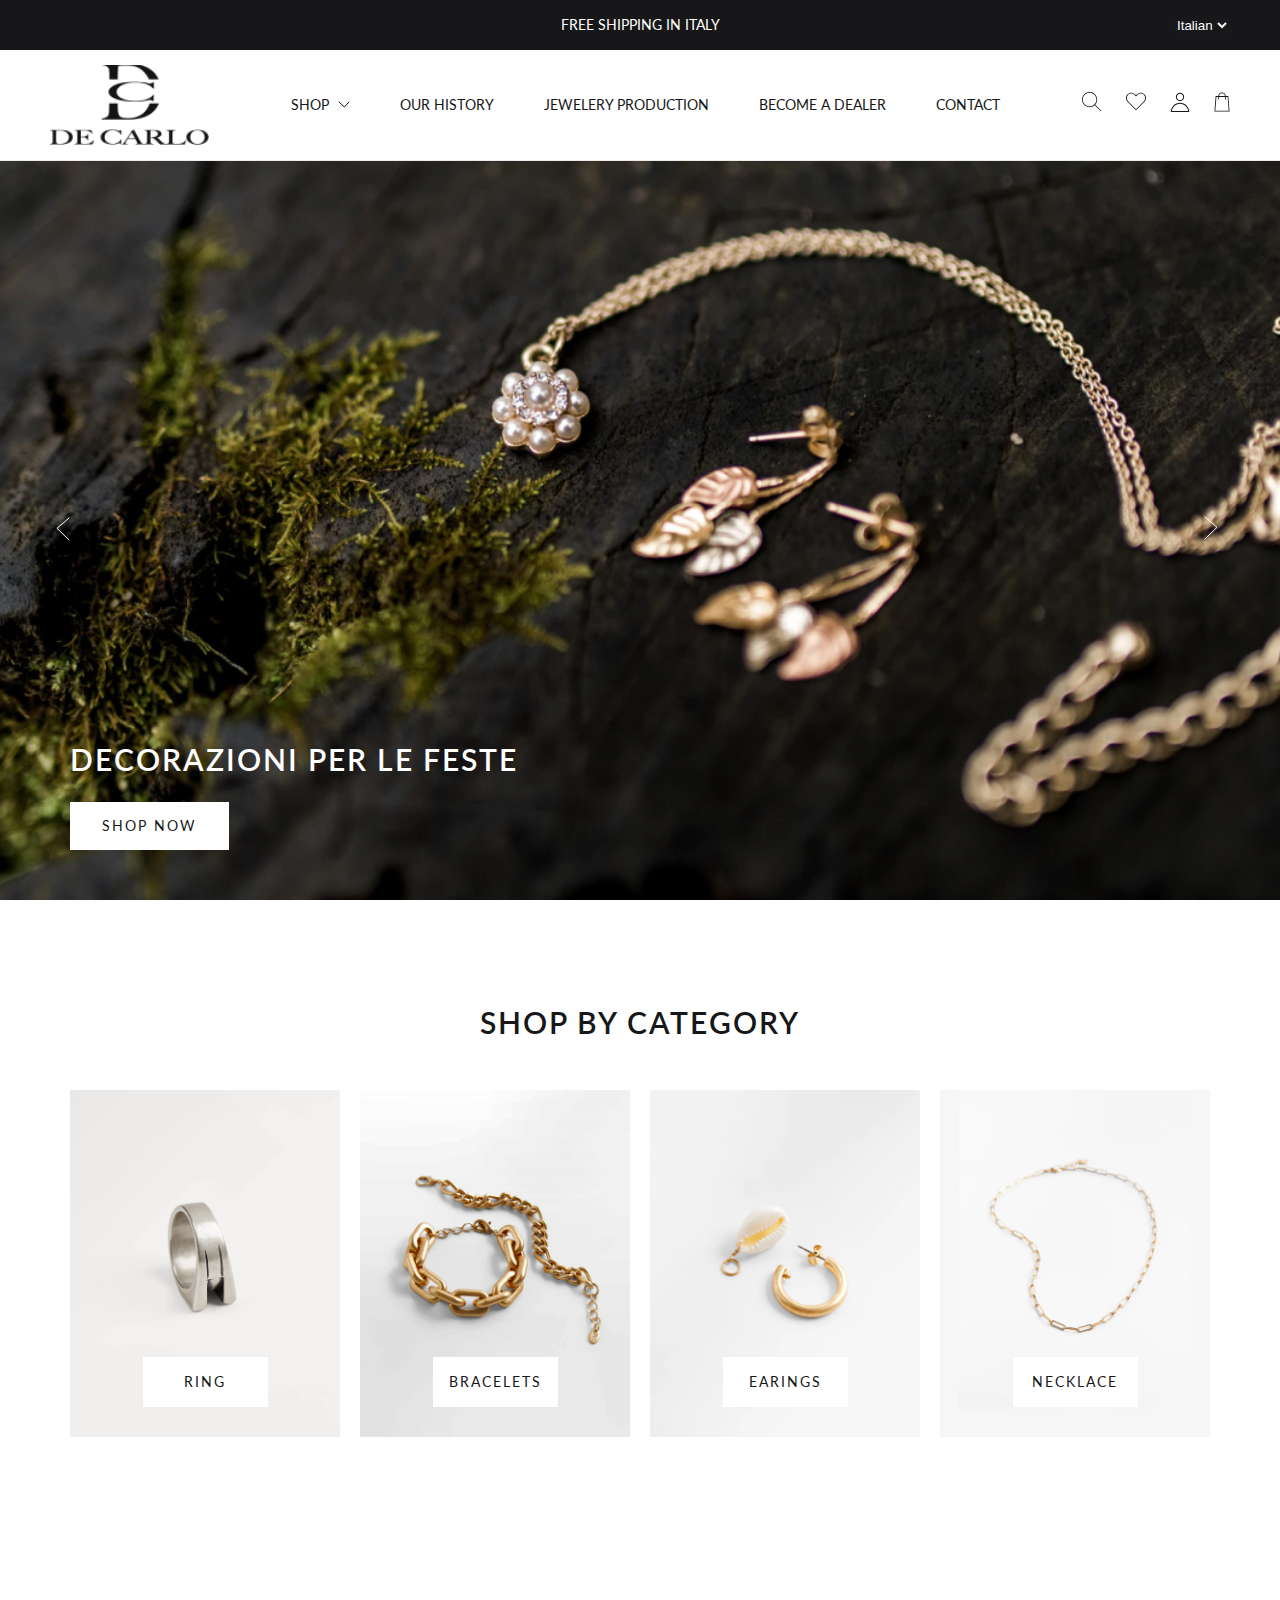
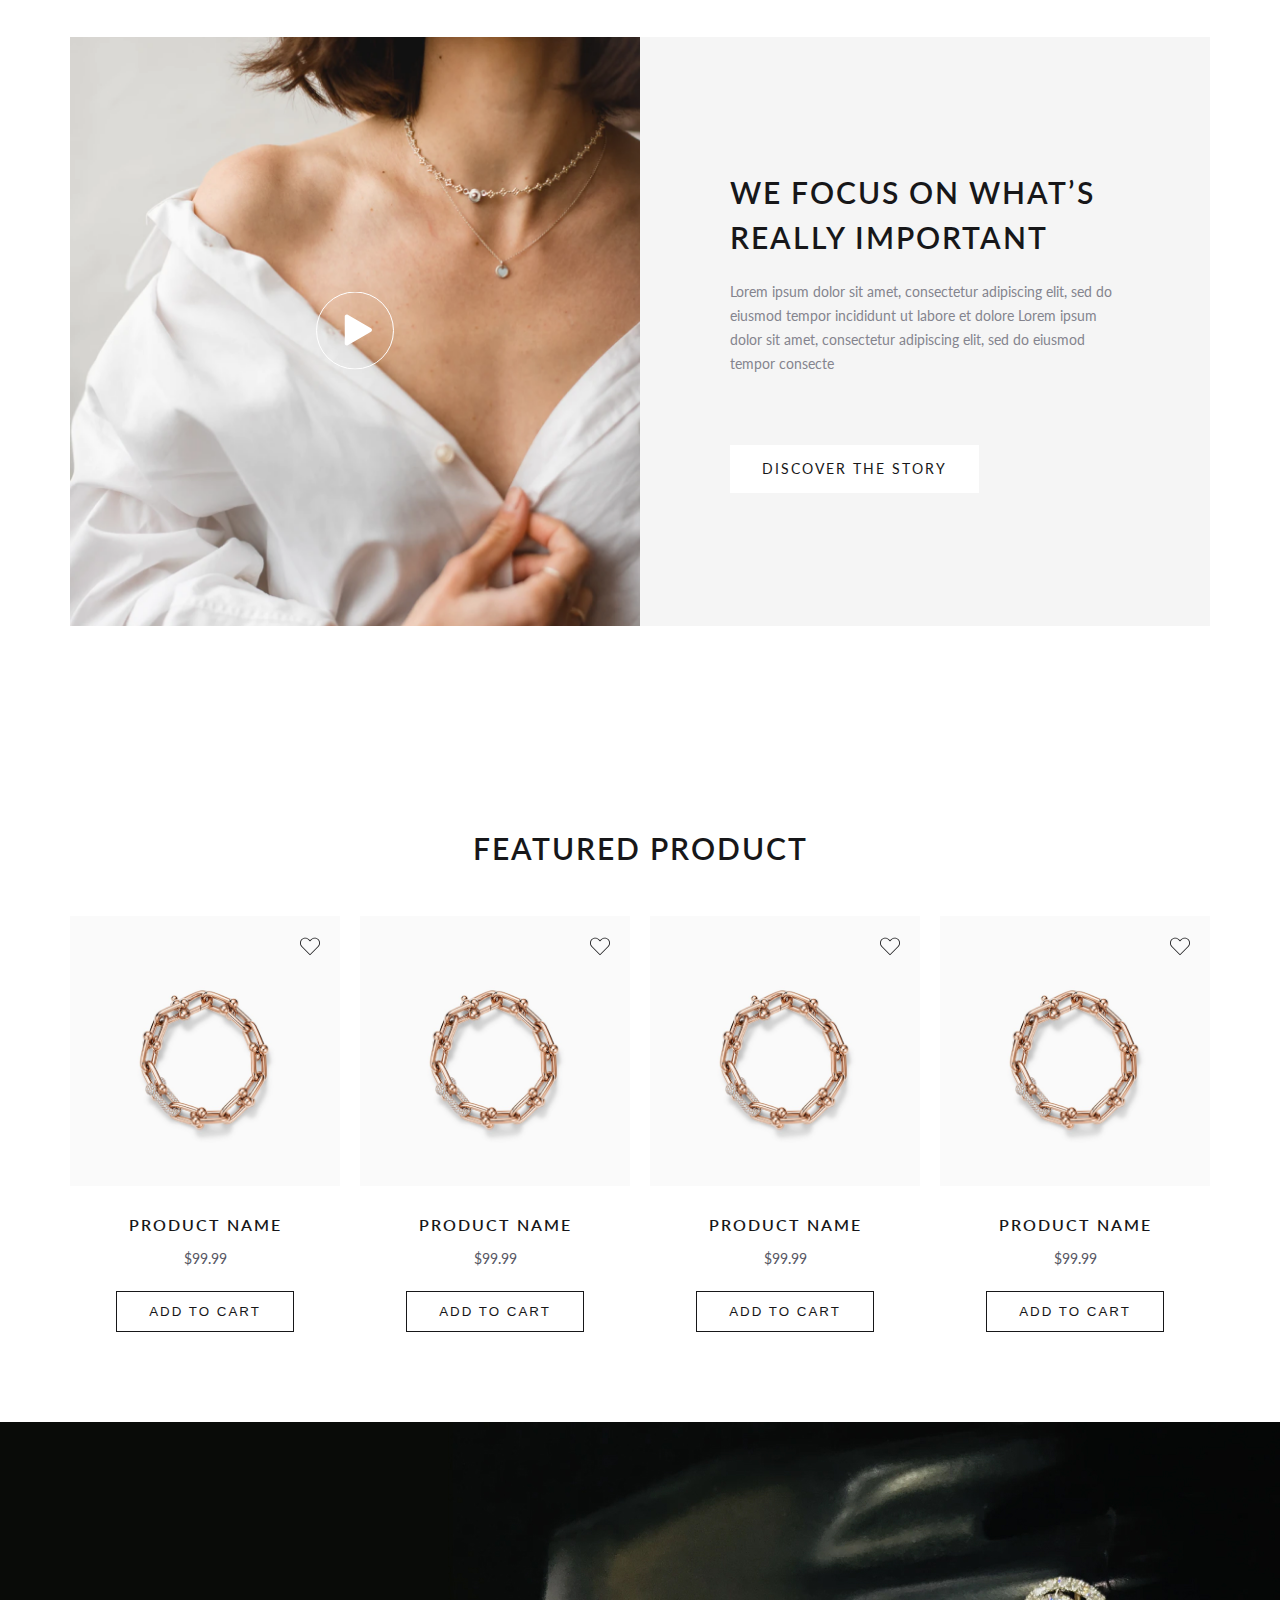
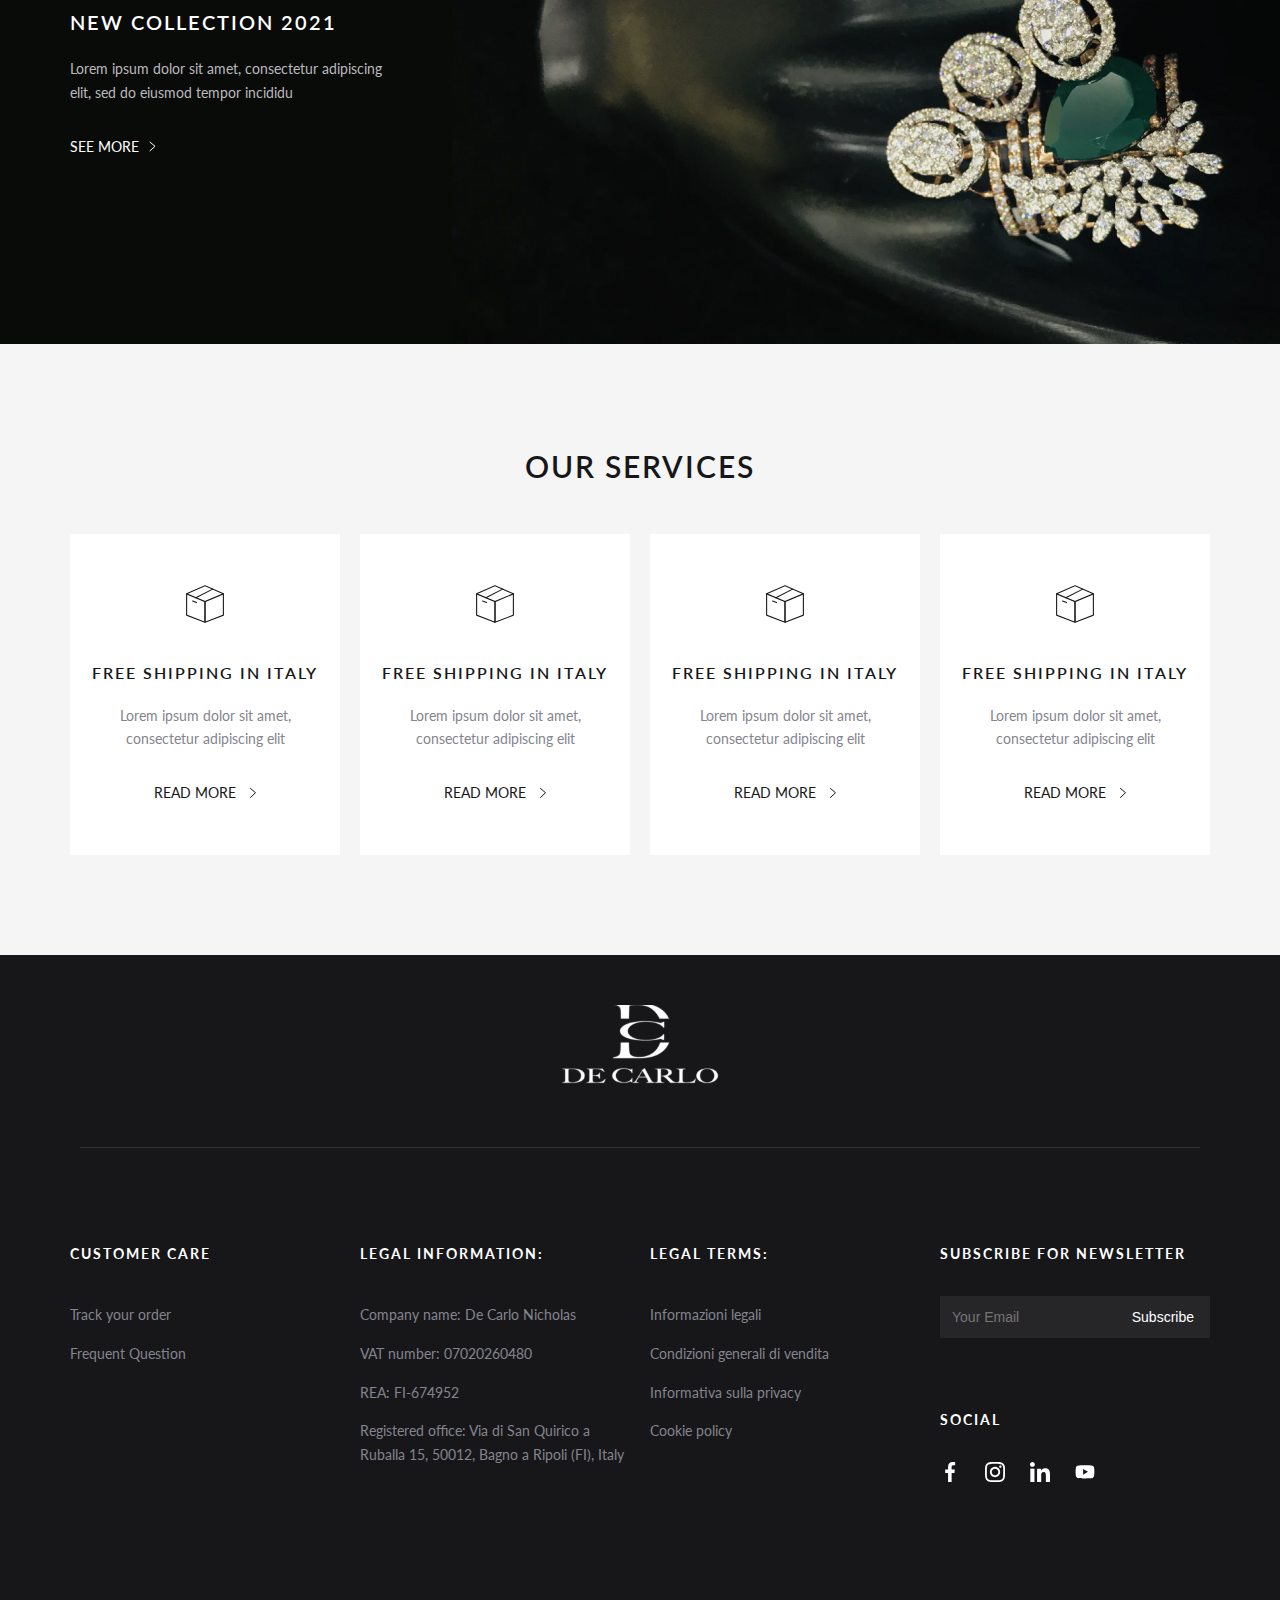
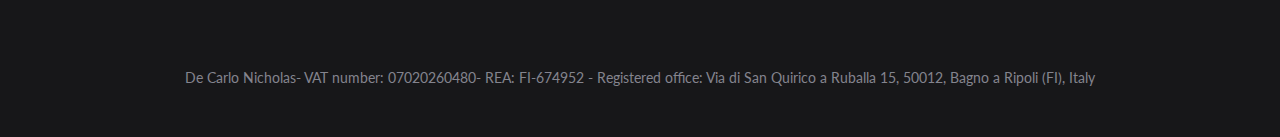
==== commit bbc54bb1: "feat: Cập nhật trang detail" ====
--- a/index.html
+++ b/index.html
@@ -356,8 +356,8 @@
                   Lorem ipsum dolor sit amet, consectetur adipiscing elit
                 </p>
                 <div class="partner__info">
-                  <a href="#" class="heading heading-5"> READ MORE </a>
-                  <img src="./assets/images/icon/next-black.svg" alt="next-image" />
+                  <a href="#"> READ MORE </a>
+                  <img src="./assets/images/icon/icon-next-black.svg" alt="next-image" />
                 </div>
               </div>
             </div>
@@ -373,8 +373,8 @@
                   Lorem ipsum dolor sit amet, consectetur adipiscing elit
                 </p>
                 <div class="partner__info">
-                  <a href="#" class="heading heading-5"> READ MORE </a>
-                  <img src="./assets/images/icon/next-black.svg" alt="next-image" />
+                  <a href="#"> READ MORE </a>
+                  <img src="./assets/images/icon/icon-next-black.svg" alt="next-image" />
                 </div>
               </div>
             </div>
@@ -390,8 +390,8 @@
                   Lorem ipsum dolor sit amet, consectetur adipiscing elit
                 </p>
                 <div class="partner__info">
-                  <a href="#" class="heading heading-5"> READ MORE </a>
-                  <img src="./assets/images/icon/next-black.svg" alt="next-image" />
+                  <a href="#"> READ MORE </a>
+                  <img src="./assets/images/icon/icon-next-black.svg" alt="next-image" />
                 </div>
               </div>
             </div>
@@ -407,8 +407,8 @@
                   Lorem ipsum dolor sit amet, consectetur adipiscing elit
                 </p>
                 <div class="partner__info">
-                  <a href="#" class="heading heading-5"> READ MORE </a>
-                  <img src="./assets/images/icon/next-black.svg" alt="next-image" />
+                  <a href="#"> READ MORE </a>
+                  <img src="./assets/images/icon/icon-next-black.svg" alt="next-image" />
                 </div>
               </div>
             </div>
@@ -486,7 +486,7 @@
               </h3>
               <div class="footer__input">
                 <form action="#">
-                  <input type="text" placeholder="Your Email" />
+                  <input type="email" placeholder="Your Email" />
                   <button type="submit">Subscribe</button>
                 </form>
               </div>
--- a/assets/css/main.css
+++ b/assets/css/main.css
@@ -459,7 +459,7 @@
 }
 
 .product__items::-webkit-scrollbar {
-    height: 1;
+    height: 0px !important;
 }
 
 .product__item {
@@ -1019,11 +1019,11 @@
 .tabs {
     overflow-x: auto;
     scroll-snap-type: x mandatory;
-    margin-inline: -10px;
+    margin-inline: -20px;
 }
 
 .tabs::-webkit-scrollbar {
-    height: 1;
+    height: 0px !important;
 }
 
 .tabs h2 {
@@ -1069,6 +1069,7 @@
     color: #333;
     display: none;
 }
+
 .tab-pane.active {
     display: block;
 }
@@ -1160,6 +1161,10 @@
 }
 
 /* === breadcrumbs === */
+.breadcrumb {
+    padding-top: calc(40px - var(--gutter));
+    padding-bottom: calc(40px - var(--gutter) * 2);
+}
 .breadcrumb ul{
     margin: 0;
 }
@@ -1184,6 +1189,14 @@
     background-color: #9EA0A8;
 }
 
+.ellipse2 {
+    width: 6px;
+    height: 6px;
+    border-radius: 50%;
+    background-color: #46484F;
+    margin-right: 10px;
+}
+
 .breadcrumb__item .ellipse {
     margin: 0 15px;
 }
@@ -1195,6 +1208,21 @@
 /* product details */
 .product-detail__images {
     margin-inline: calc(-1 * var(--gutter));
+}
+
+.product-detail__images .image__arrow {
+    top: 50%;
+    transform: translateY(-50%);
+    padding-inline: calc(8px + var(--gutter));
+}
+
+.image__arrow button {
+    border: none;
+    background-color: transparent;
+}
+
+.image__arrow button:hover {
+    cursor: pointer;
 }
 
 .product-detail__images--item {
@@ -1280,6 +1308,7 @@
 }
 
 .select-number {
+    margin-top: 30px;
     width: 100%;
     position: relative;
 }
@@ -1302,25 +1331,22 @@
     right: 0;
 }
 
-.select-number {
-    margin-top: 30px;
-}
-
-
-
-.btn-add {
+.btn-addtocart {
     margin-top: 15px;
 }
 
 .product-detail__btn {
     width: 100%;
+    height: 50px;
     border: solid 1px #ECECEC;
 }
 
 .btn__love {
-    width: 50px;
+    padding: 0;
+    width: calc(50px + var(--gutter) * 1);
     height: 50px;
     margin-left: 15px;
+    border: solid 1px #ECECEC;
 }
 
 .product-detail__btn--buy {
@@ -1330,8 +1356,16 @@
     margin-top: 15px;
 }
 
+.product-detail__btn--register {
+    margin-top: 30px;
+    margin-bottom: 20px;
+    padding: 7px 20px 7px 18px;
+    background-color: var(--gray-bg);
+}
+
 .product-detail__content--context1 {
-    margin-top: 30px;
+    margin: 0;
+    padding-top: 30px;
 }
 
 .product-detail__content--heading {
@@ -1353,15 +1387,22 @@
     padding: 37px 0;
 }
 
-.product-info .tab__content h2 {
+.tab-pane {
+    margin-top: calc(50px - var(--gutter));
+}
+
+.product-info .tab__heading {
     padding: 0;
+    margin-bottom: calc(35px - 7.5px);
 }
 
 .product-info .tab__content ul {
-    padding: 0 17px;
+    padding: 0;
+    margin: 0;
 }
 
 .product-info .tab__content  li {
+    list-style: none;
     color: var(--gray-t);
     padding: calc(15px / 2) 0;
 }
@@ -1475,6 +1516,15 @@
     .product__content {
         width: 100%;
     }
+
+    .tab-pane .col img {
+        padding-left: calc(100px - var(--gutter) * 2);
+    }
+
+    .breadcrumb {
+        padding-top: calc(100px - var(--gutter));
+        padding-bottom: calc(60px - var(--gutter));
+    }
     
 }
 
@@ -1518,7 +1568,15 @@
     }
 
     .product-detail__content {
-        padding-left: 100px;
+        padding-left: calc(100px - var(--gutter) * 2);
+    }
+
+    .product-detail__size {
+        margin-top: 52px;
+    }
+
+    .product-detail__btn--register {
+        display: block;
     }
 }
 
@@ -1590,9 +1648,34 @@
     .collection-product__item {
         padding-bottom: 60px;
     }
-
-    .breadcrumb {
-        padding-bottom: calc(60px - var(--gutter));
+    .select-number {
+        width: 150px;
+    }
+
+    .btn-add {
+        display: flex;
+        margin-top: 40px;
+    }
+
+    .product-detail__btn {
+        margin-left: 15px;
+    }
+
+    .select-number {
+        margin-top: 0px;
+    }
+
+    .btn-addtocart {
+        margin-top: 0px;
+    }
+
+    .product-detail__name,
+    .product-detail__price {
+        font-size: 30px;
+    }
+
+    .tab-pane {
+        margin-top: calc(80px - var(--gutter));
     }
 }
 
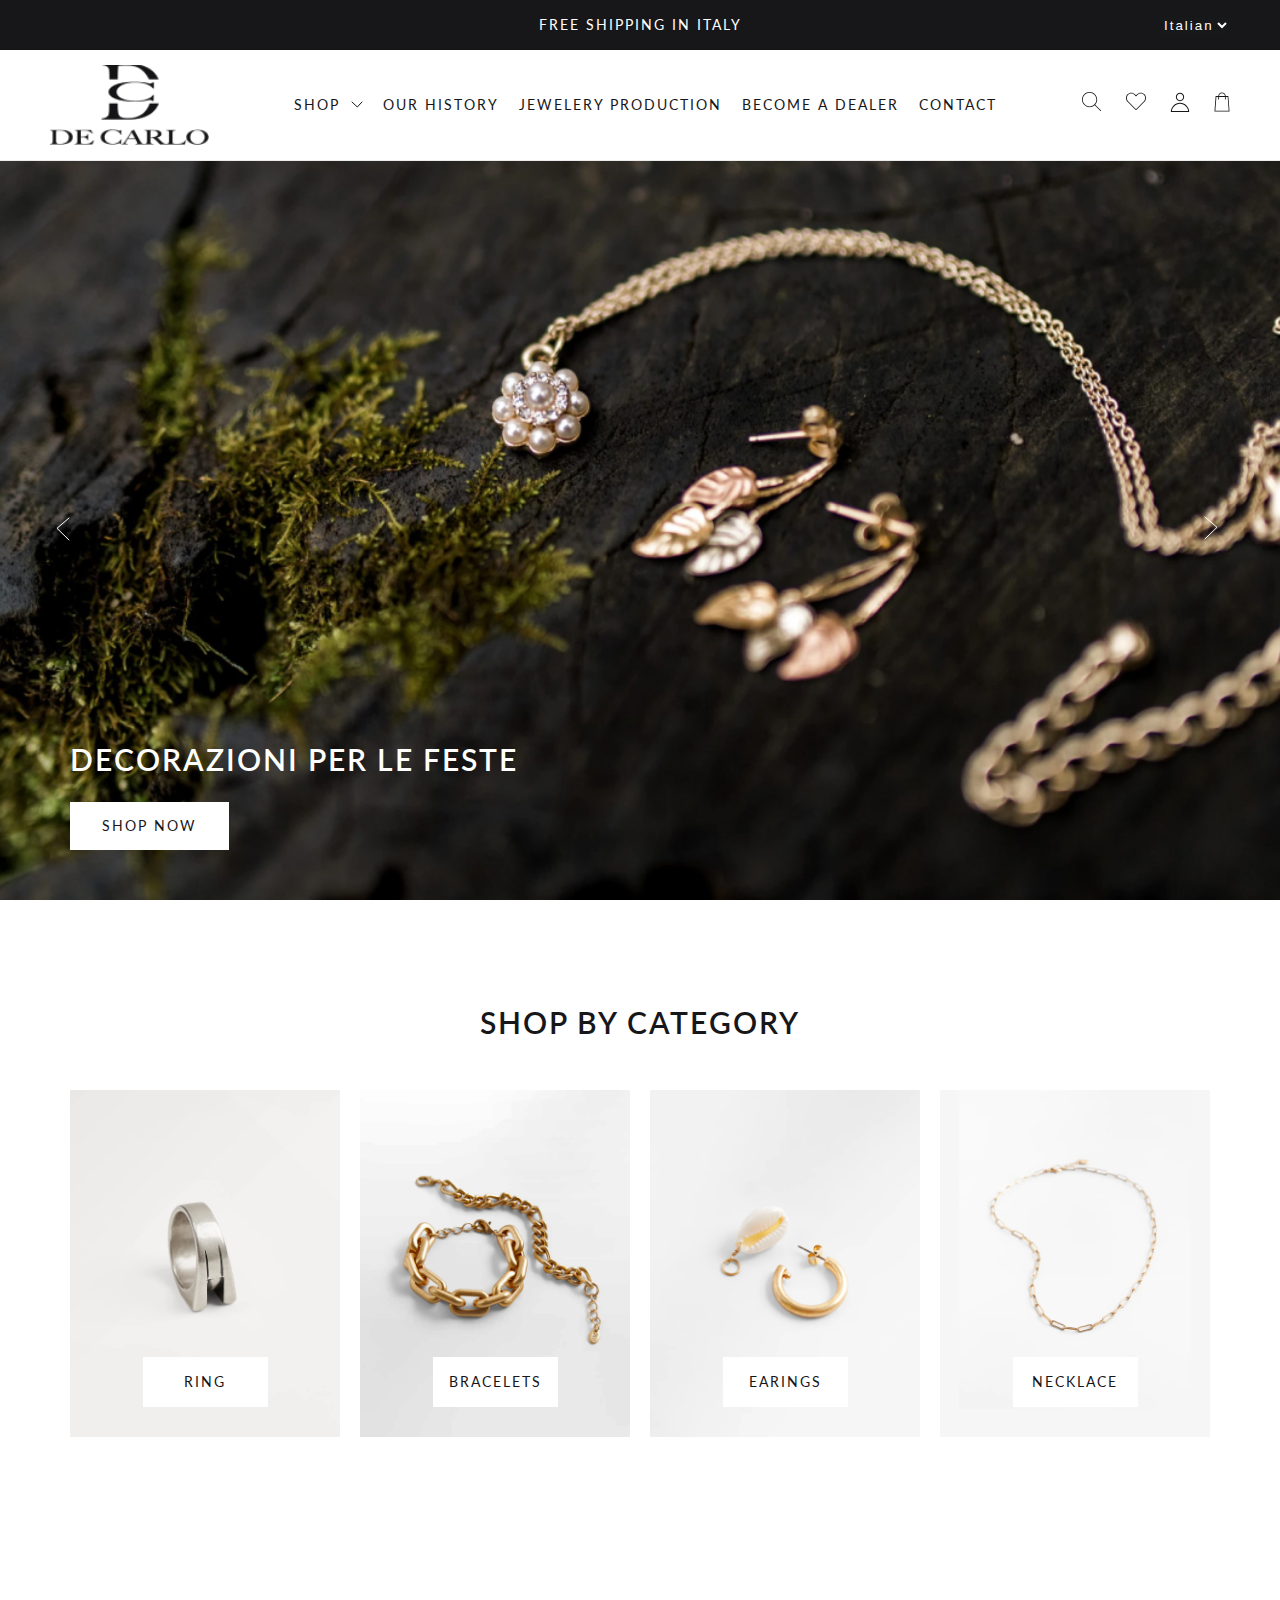
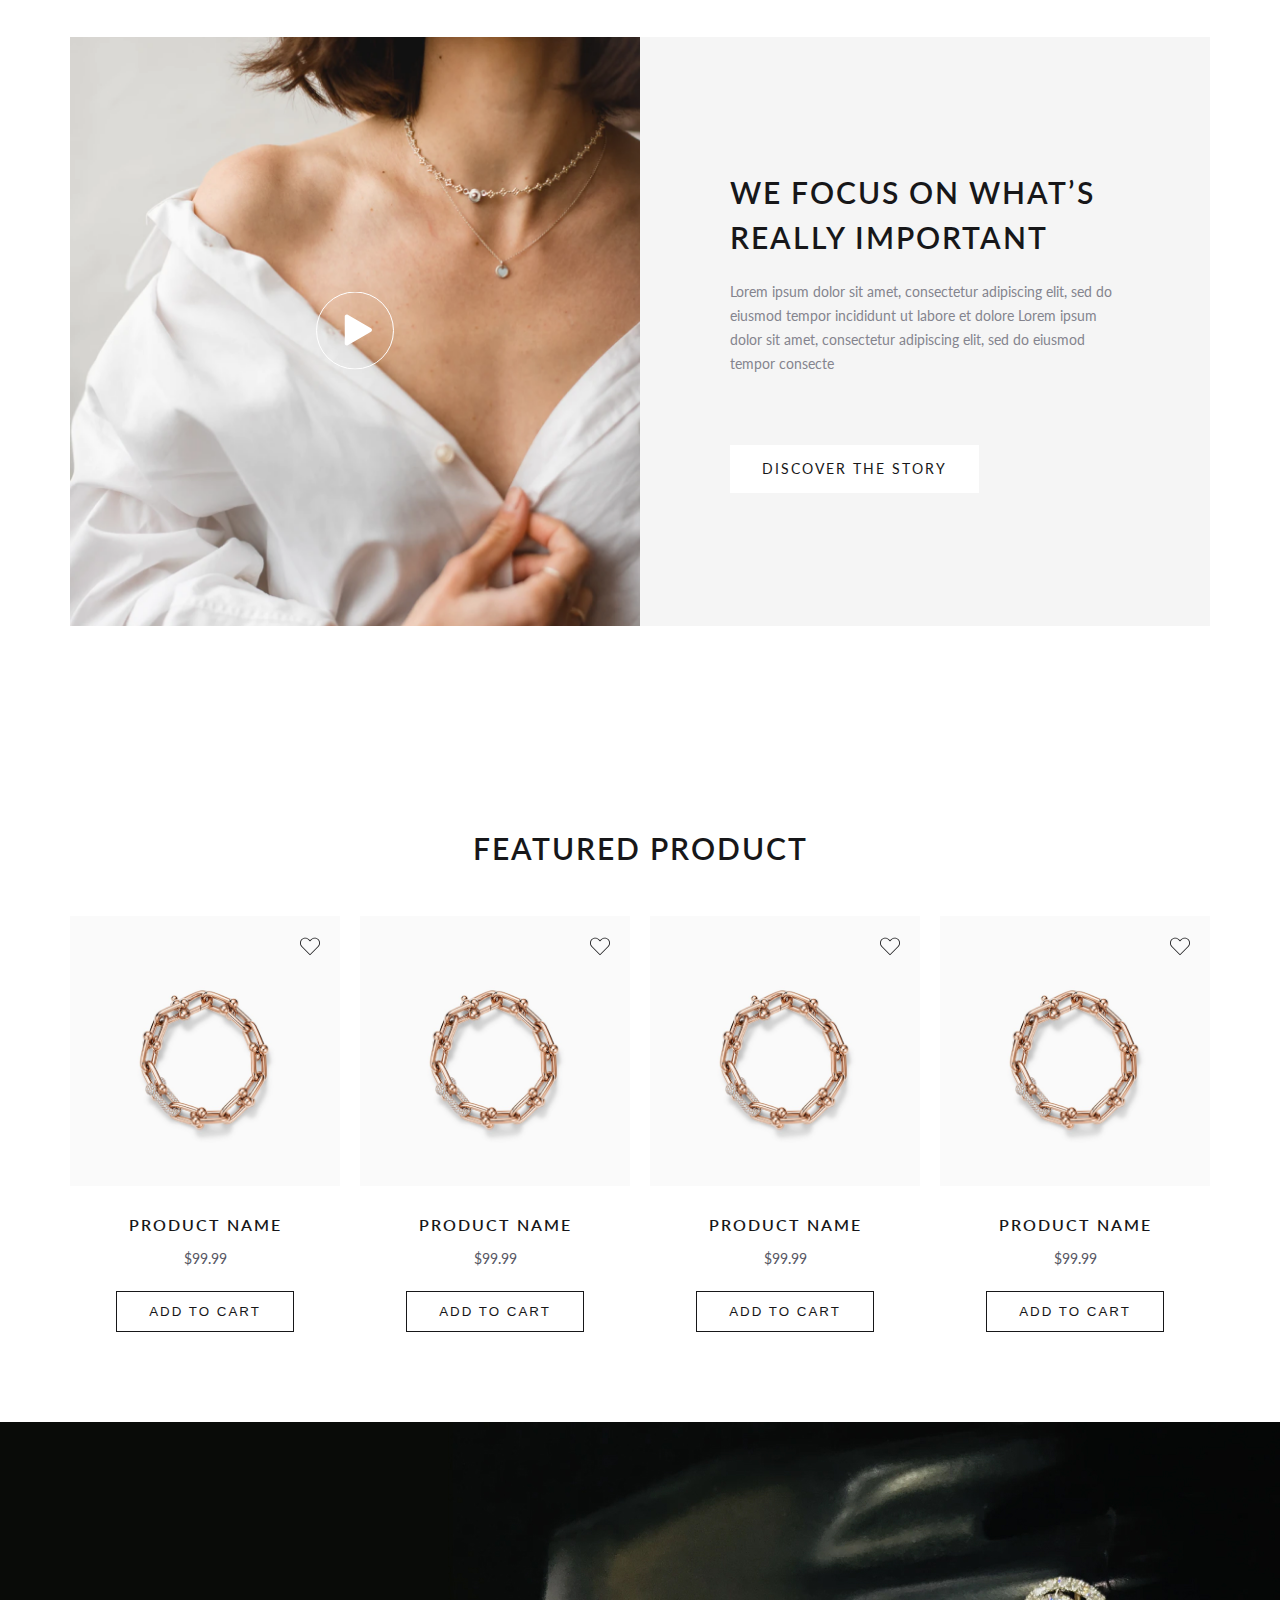
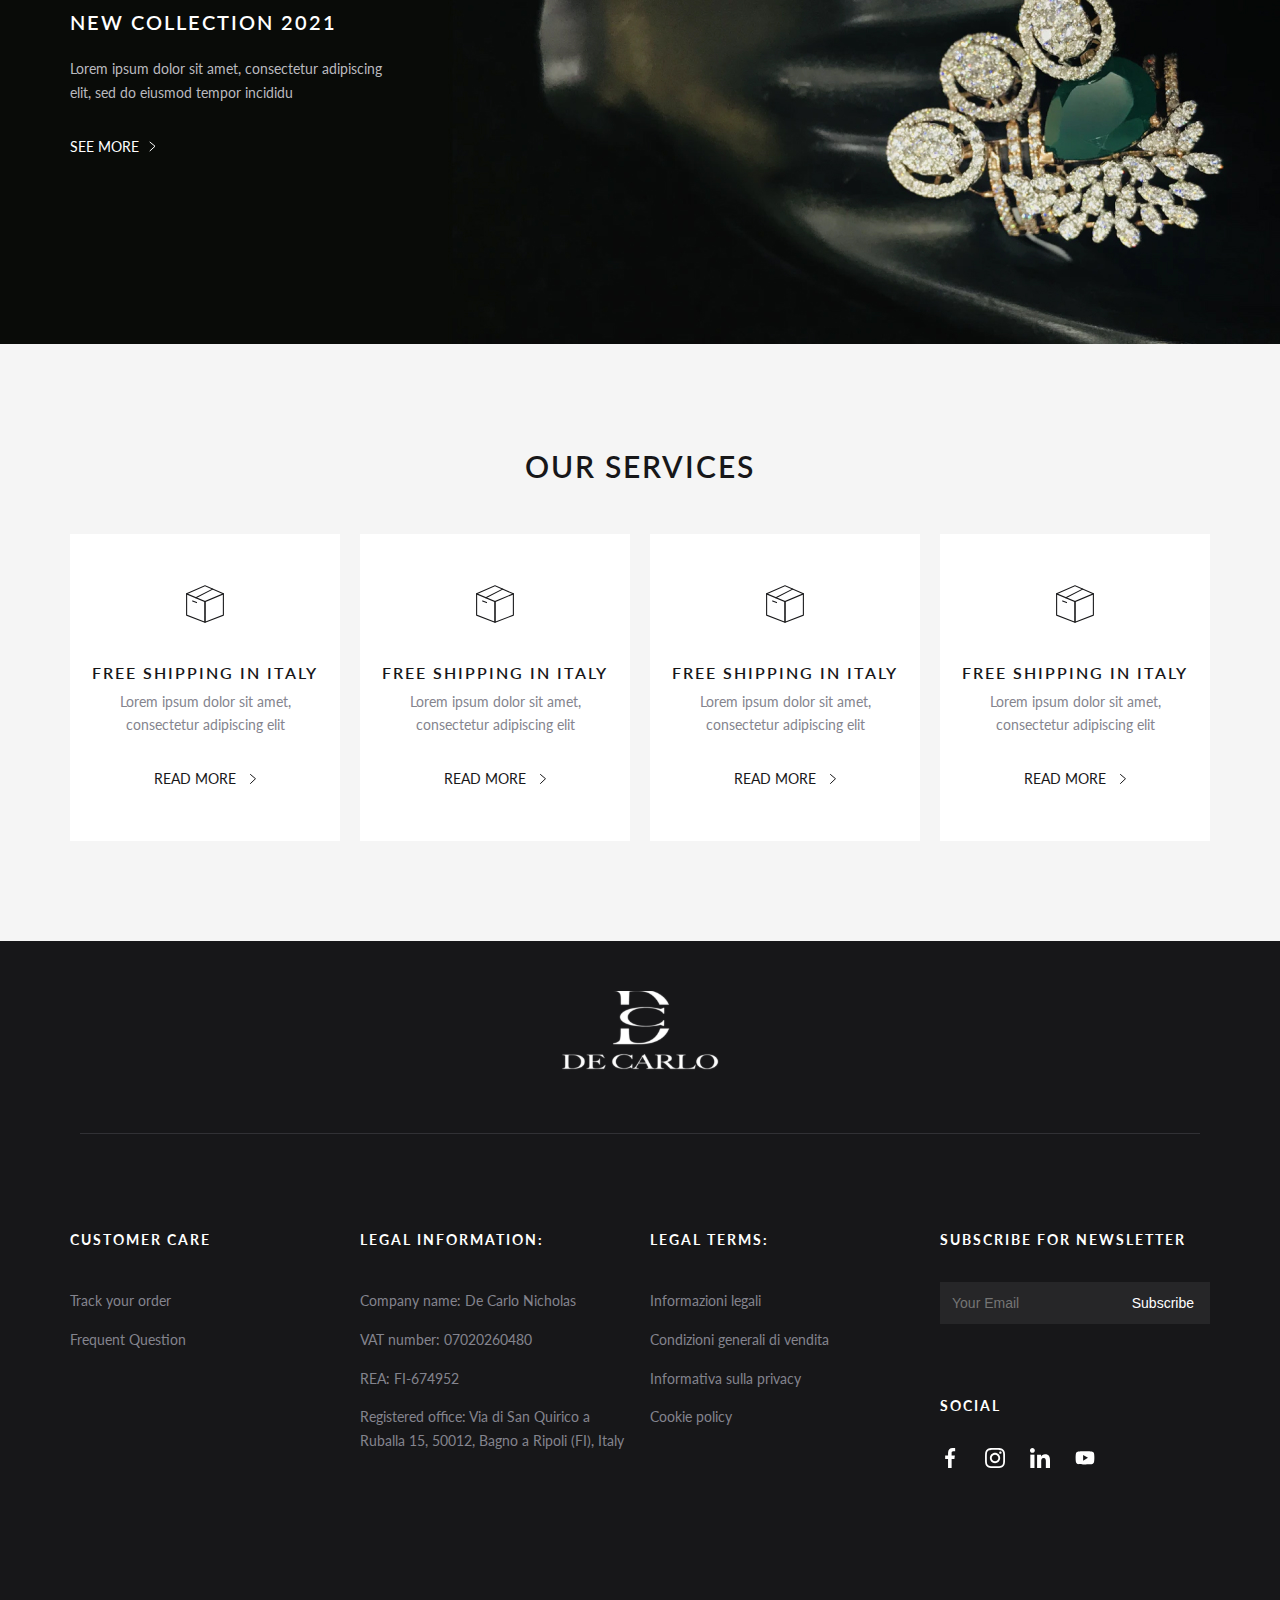
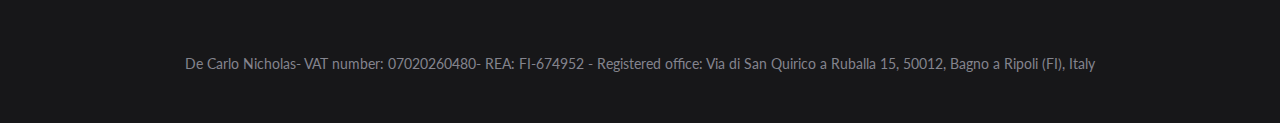
==== commit a1dd36ce: "fix: Sửa lỗi font size" ====
--- a/index.html
+++ b/index.html
@@ -19,7 +19,8 @@
   <body>
     <div id="app">
       <!-- overlay -->
-      <section id="overlay"></section>
+      <div id="overlay"></div>
+      <!-- end overlay -->
       <!-- start header -->
       <header class="header">
         <div class="header__topbar">
@@ -144,7 +145,7 @@
             </div>
           </div>
           <div class="row category__container mg-t-container">
-            <div class="col col-sm-6 col-md-3" style="--w:6">
+            <div class="col col-sm-6 col-md-3" style="--w:6; --w-sm:6; --w-md:3;">
               <div class="card">
                 <img class="w-100" src="./assets/images/products/category1.png" alt="image-category" />
                 <a
@@ -154,7 +155,7 @@
                 >
               </div>
             </div>
-            <div class="col col-sm-6 col-md-3" style="--w:6">
+            <div class="col col-sm-6 col-md-3" style="--w:6; --w-sm:6; --w-md:3;">
               <div class="card">
                 <img class="w-100" src="./assets/images/products/category2.png" alt="image-category" />
                 <a
@@ -164,7 +165,7 @@
                 >
               </div>
             </div>
-            <div class="col col-sm-6 col-md-3" style="--w:6">
+            <div class="col col-sm-6 col-md-3" style="--w:6; --w-sm:6; --w-md:3;">
               <div class="card">
                 <img class="w-100" src="./assets/images/products/category3.png" alt="image-category" />
                 <a
@@ -174,7 +175,7 @@
                 >
               </div>
             </div>
-            <div class="col col-sm-6 col-md-3" style="--w:6">
+            <div class="col col-sm-6 col-md-3" style="--w:6; --w-sm:6; --w-md:3;">
               <div class="card">
                 <img class="w-100" src="./assets/images/products/category4.png" alt="image-category" />
                 <a
@@ -344,7 +345,7 @@
             </div>
           </div>
           <div class="row mg-t-container">
-            <div class="col col-md-6 col-lg-3">
+            <div class="col" style="--w-md:6; --w-lg:3;">
               <div class="card partner__item">
                 <div class="partner__image">
                   <img src="./assets/images/icon/box.svg" alt="logo-partner" />
@@ -361,7 +362,7 @@
                 </div>
               </div>
             </div>
-            <div class="col col-md-6 col-lg-3">
+            <div class="col" style="--w-md:6; --w-lg:3;">
               <div class="card partner__item">
                 <div class="partner__image">
                   <img src="./assets/images/icon/box.svg" alt="logo-partner" />
@@ -378,7 +379,7 @@
                 </div>
               </div>
             </div>
-            <div class="col col-md-6 col-lg-3">
+            <div class="col" style="--w-md:6; --w-lg:3;">
               <div class="card partner__item">
                 <div class="partner__image">
                   <img src="./assets/images/icon/box.svg" alt="logo-partner" />
@@ -395,7 +396,7 @@
                 </div>
               </div>
             </div>
-            <div class="col col-md-6 col-lg-3">
+            <div class="col" style="--w-md:6; --w-lg:3;">
               <div class="card partner__item">
                 <div class="partner__image">
                   <img src="./assets/images/icon/box.svg" alt="logo-partner" />
@@ -428,7 +429,7 @@
             </div>
           </div>
           <div class="row footer__content">
-            <div class="col col-lg-3 col-md-6 footer__care">
+            <div class="col footer__care" style="--w-md:6; --w-lg:3;">
               <h3 class="footer__heading">CUSTOMER CARE</h3>
               <ul class="footer__items">
                 <li class="footer__item">
@@ -441,7 +442,7 @@
                 </li>
               </ul>
             </div>
-            <div class="col col-lg-3 col-md-6 footer__information">
+            <div class="col footer__information" style="--w-md:6; --w-lg:3;">
               <h3 class="footer__heading">
                 LEGAL INFORMATION:
               </h3>
@@ -461,7 +462,7 @@
                 </li>
               </ul>
             </div>
-            <div class="col col-lg-3 col-md-6 footer__terms">
+            <div class="col footer__terms" style="--w-md:6; --w-lg:3;">
               <h3 class="footer__heading">LEGAL TERMS:</h3>
               <ul class="footer__items">
                 <li class="footer__item">
@@ -480,7 +481,7 @@
                 </li>
               </ul>
             </div>
-            <div class="col col-lg-3 col-md-6 footer__social">
+            <div class="col footer__social" style="--w-md:6; --w-lg:3;">
               <h3 class="footer__heading">
                 SUBSCRIBE FOR NEWSLETTER
               </h3>
--- a/assets/css/main.css
+++ b/assets/css/main.css
@@ -87,7 +87,7 @@
     width: 100vw;
     height: 100vh;
     background-color: rgba(0, 0, 0, 0.4);
-    z-index: 2;
+    z-index: 1;
     display: none;
     content: "";
   }
@@ -100,13 +100,14 @@
 .header {
     color: var(--white);
     position: relative;
-    z-index: 4;
+    z-index: 3;
     box-shadow: 0px 1px 0px 0px #ECECEC;
 }
 
 .header__topbar {
     background-color: var(--black);
     padding: 0 15px;
+    z-index: 5;
 }
 
 .topbar__container {
@@ -119,6 +120,7 @@
 
 .topbar__container p{
     color: var(--white);
+    letter-spacing: 2px;
 }
 
 .topbar-select {
@@ -127,6 +129,7 @@
 }
 
 .topbar-select select {
+    letter-spacing: 2px;
     background: #171819;
     color: var(--white);
     border: none;
@@ -161,6 +164,7 @@
 
 .nav__item {
     padding: 0 var(--gutter);
+    letter-spacing: 2px;
     list-style: none;
     display: block;
 }
@@ -579,6 +583,7 @@
 .partner__text {
     text-align: center;
     color: var(--gray-t);
+    margin-top: 0px;
     margin-bottom: 30px;
 }
 
@@ -727,6 +732,7 @@
 .brand__name{
     padding: 82px 0px;
     margin: 0px;
+    color: var(--black);
 }
 /* ======================= */
 
@@ -746,6 +752,10 @@
     text-align: center;
     color: var(--gray-t);
     margin: 0;
+}
+
+.video-text__text{
+    margin-top: 25px;
 }
 
 .banner-history {
@@ -770,7 +780,7 @@
 .banner-history p {
     margin-top: 15px;
     margin-bottom: 41px;
-    color: var(--white);
+    color: var(--gray);
 }
 
 /* === list text image === */
@@ -784,6 +794,7 @@
 
 .content__container h4 {
     margin-top: 25px;
+    color: var(--black);
 }
 
 .content__container p{
@@ -883,6 +894,10 @@
 
 .contact__time h3{
     margin-bottom: 11px;
+}
+
+.contact__link {
+    color: var(--gray-t);
 }
 
 .contact__time p {
@@ -938,7 +953,7 @@
 }
 
 .banner-care-product h3 {
-    color: var(--white);
+    color: #BABABF;
 }
 /* === product-care__text-image === */
 .product-care__text-image .row {
@@ -1017,6 +1032,7 @@
 
 /* === FAQ Tab === */
 .tabs {
+    width: 100%;
     overflow-x: auto;
     scroll-snap-type: x mandatory;
     margin-inline: -20px;
@@ -1143,8 +1159,14 @@
     transition: max-height 0.5s;
 }
 
+.tab__footer {
+    font-size: 20px;
+    font-weight: 600;
+    line-height: 1.5;
+    color: var(--black);
+}
+
 .tab__footer a {
-    text-decoration: none;
     color: var(--black);
 }
 
@@ -1230,6 +1252,10 @@
     padding: var(--gutter);
 }
 
+.product-detail__images--item:hover {
+    cursor: pointer;
+}
+
 .product-detail__content p{
     color: var(--gray-t)
 }
@@ -1255,12 +1281,31 @@
 }
 
 /* select-option */
-#select {
+.select {
+    width: 100%;
+    margin-top: 20px;
+}
+
+.select-size__items {
     width: 100%;
     height: 50px;
-    position: relative;
-    margin-top: 20px;
-}
+    padding: 0 18px;
+    border: solid 1px #ECECEC;
+}
+
+.select-size__items:hover {
+    cursor: pointer;
+}
+
+.dropdown-btn {
+    top: 3px;
+    right: 2px;
+    width: 47px;
+    height: 45px;
+    background-color: var(--white);
+    z-index: 1;
+}
+
 
 .select__input {
     width: 100%;
@@ -1292,10 +1337,6 @@
     z-index: 1;
 }
 
-.select__items--open {
-    display: block;
-} 
-
 .select__item {
     list-style: none;
     line-height: 50px;
@@ -1319,15 +1360,16 @@
     width: 50px;
     height: 50px;
     line-height: 50px;
-    cursor: pointer;
-}
+    cursor: pointer;background-color: transparent;
+    border: none;
+}
+
 
 .select-number__sum {
     left: 0;
 }
 
 .select-number__sub {
-    
     right: 0;
 }
 
@@ -1435,6 +1477,10 @@
         font-size: 30px;
     }
 
+    .heading-2 {
+        font-size: 24px;
+    }
+
     .heading-4 {
         font-size: 16px;   
     }
@@ -1581,10 +1627,6 @@
 }
 
 @media (min-width: 1024px) {
-    .col-xl {
-        display: flex;
-    }
-
     .menu__button {
         display: none;
     }
@@ -1592,14 +1634,13 @@
 
     .nav__items > li {
         line-height: 110px;
-        padding: 0 10px;
     }
 
     .list-text-image .row:nth-child(odd) {
         flex-direction: row-reverse;
     }
 
-    .list-text-image .row:nth-child(even) .col-xl-7{
+    .list-text-image .row:nth-child(even) .list-text-image__text{
         padding-left: 90px;
     }
 
@@ -1680,6 +1721,9 @@
 }
 
 @media (min-width: 1200px) {
+    .col-xl {
+        display: flex;
+    }
     .text-image__items {
         grid-template-columns: repeat(2, 1fr);
     }
@@ -1688,6 +1732,12 @@
     }
 
     .nav__items > li {
+        padding: 0 10px;
+    }
+}
+
+@media (min-width: 1400px) {
+    .nav__items > li {
         padding: 0 25px;
     }
 }--- a/assets/css/layout.css
+++ b/assets/css/layout.css
@@ -21,6 +21,12 @@
 }
 
 @media (min-width: 576px){
+
+    [style*="--w-sm"] {
+        width: calc((100% / 12) * var(--w-sm));
+        max-width: calc((100% / 12) * var(--w-sm));
+    }
+    
     .col-sm-1 {
         width: calc((100% / 12) * 1);
         max-width: calc((100% / 12) * 1);
@@ -72,6 +78,10 @@
 }
 
 @media (min-width: 768px){
+    [style*="--w-md"] {
+        width: calc((100% / 12) * var(--w-md));
+        max-width: calc((100% / 12) * var(--w-md));
+    }
     .col-md-1 {
         width: calc((100% / 12) * 1);
         max-width: calc((100% / 12) * 1);
@@ -123,6 +133,10 @@
 }
 
 @media (min-width: 992px) {
+    [style*="--w-lg"] {
+        width: calc((100% / 12) * var(--w-lg));
+        max-width: calc((100% / 12) * var(--w-lg));
+    }
     .col-lg-1 {
         width: calc((100% / 12) * 1);
         max-width: calc((100% / 12) * 1);
@@ -174,6 +188,10 @@
 }
 
 @media (min-width: 1024px) {
+    [style*="--w-xl"] {
+        width: calc((100% / 12) * var(--w-xl));
+        max-width: calc((100% / 12) * var(--w-xl));
+    }
     .col-xl-1 {
         width: calc((100% / 12) * 1);
         max-width: calc((100% / 12) * 1);
@@ -224,3 +242,10 @@
     }
 }
 
+@media (min-width: 1200px) {
+    [style*="--w-xxl"] {
+        width: calc((100% / 12) * var(--w-xxl));
+        max-width: calc((100% / 12) * var(--w-xxl));
+    }
+}
+
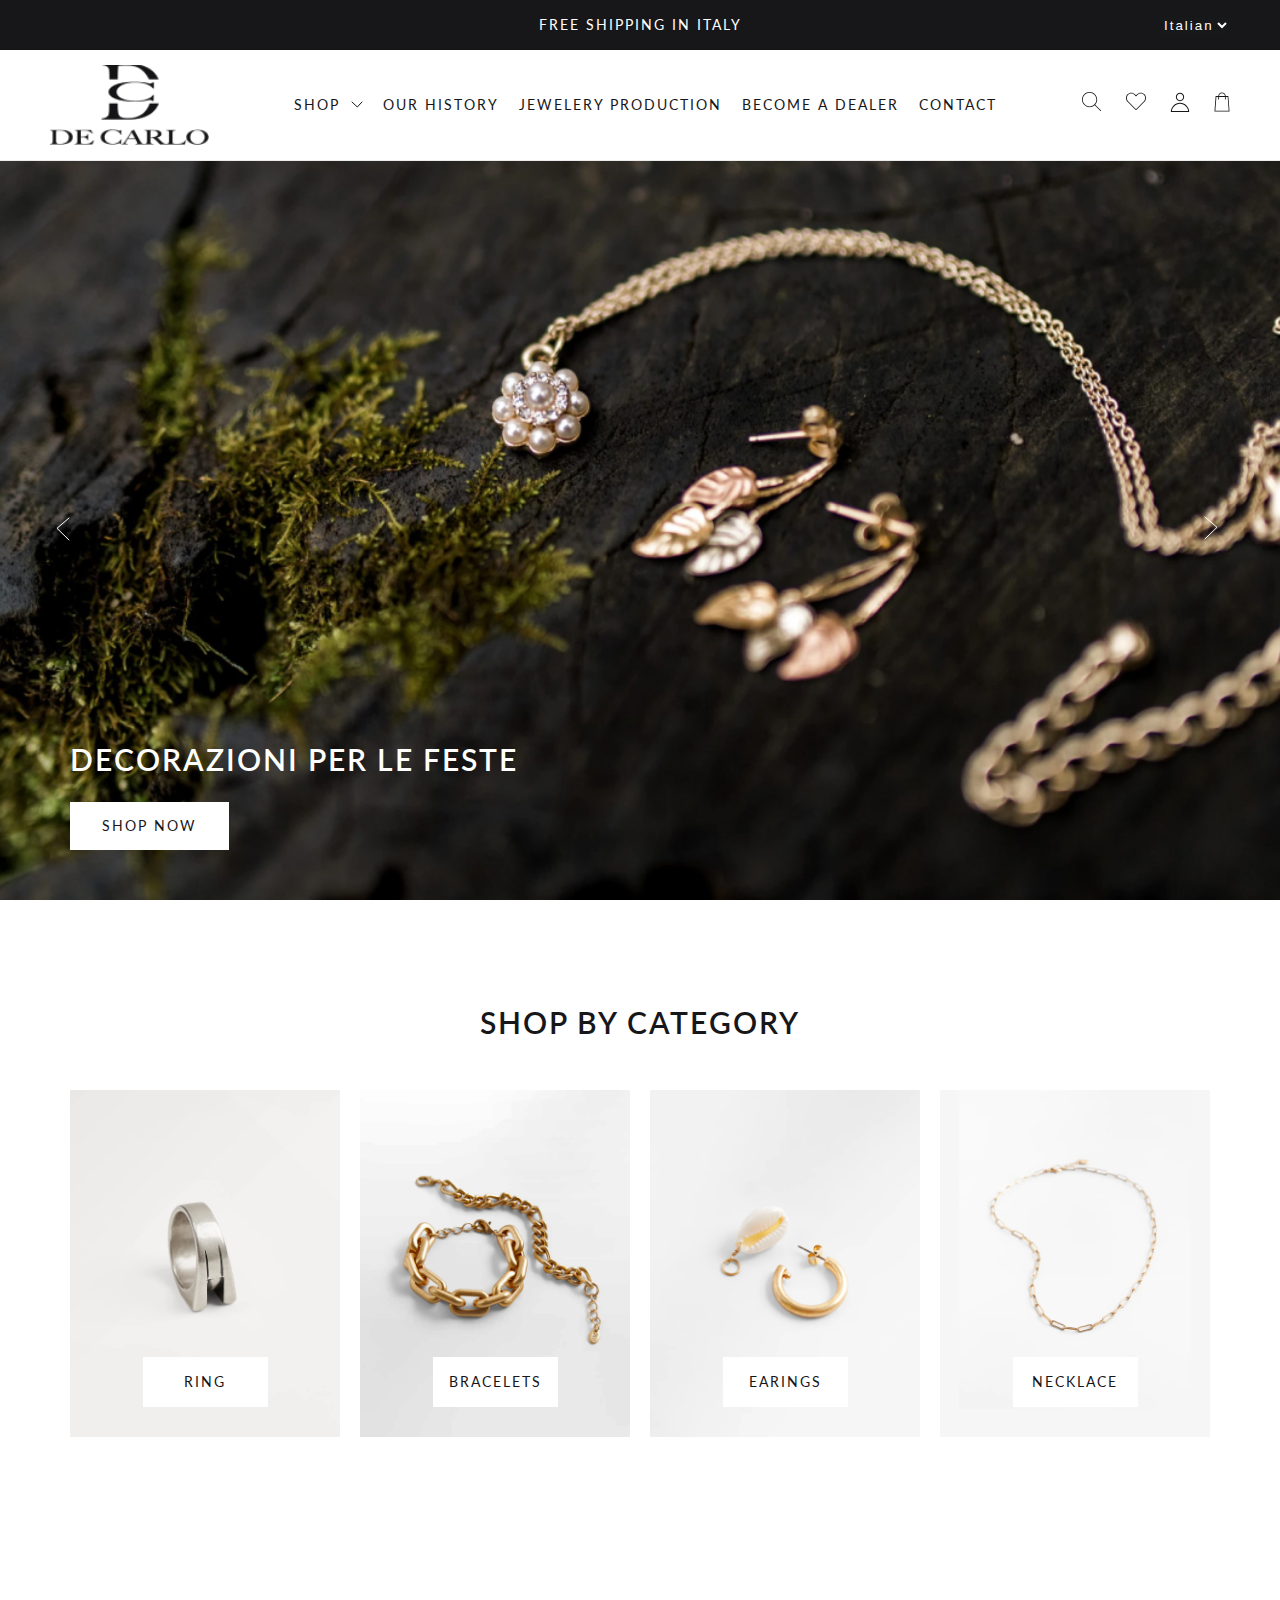
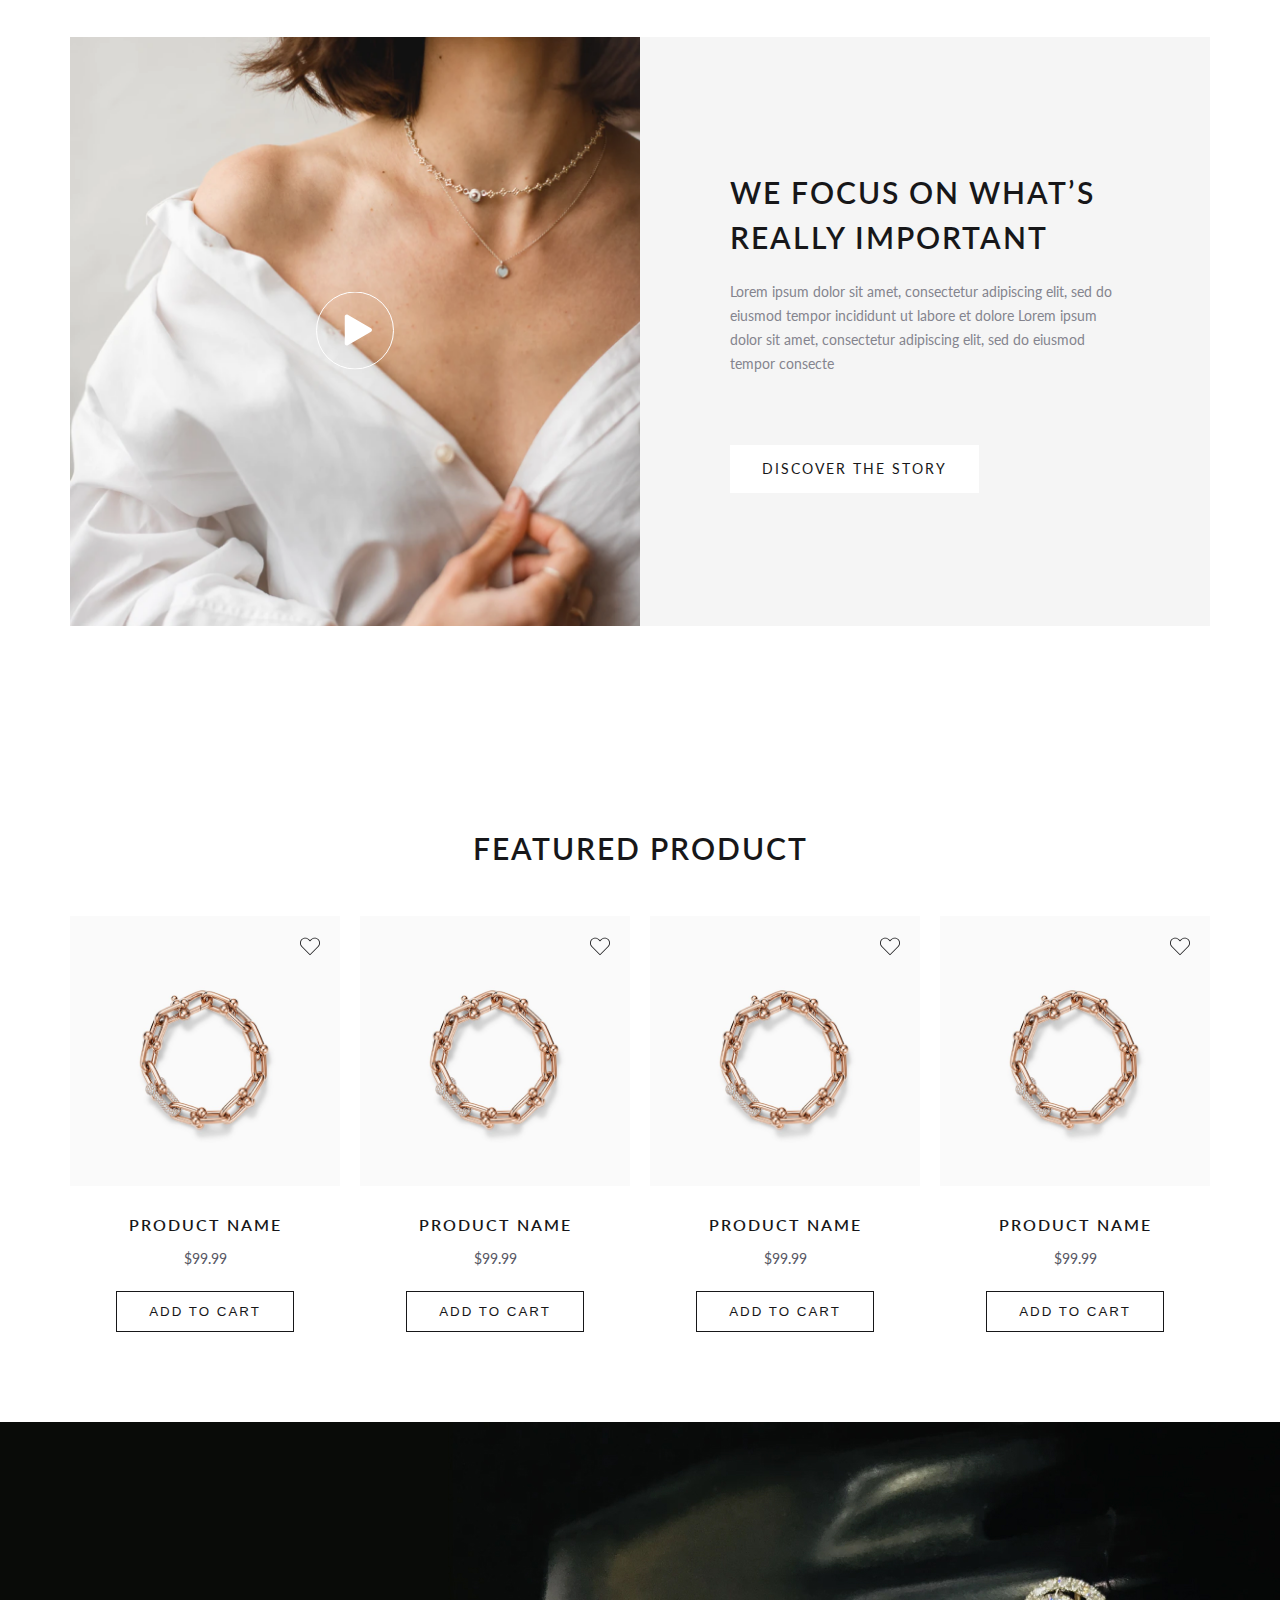
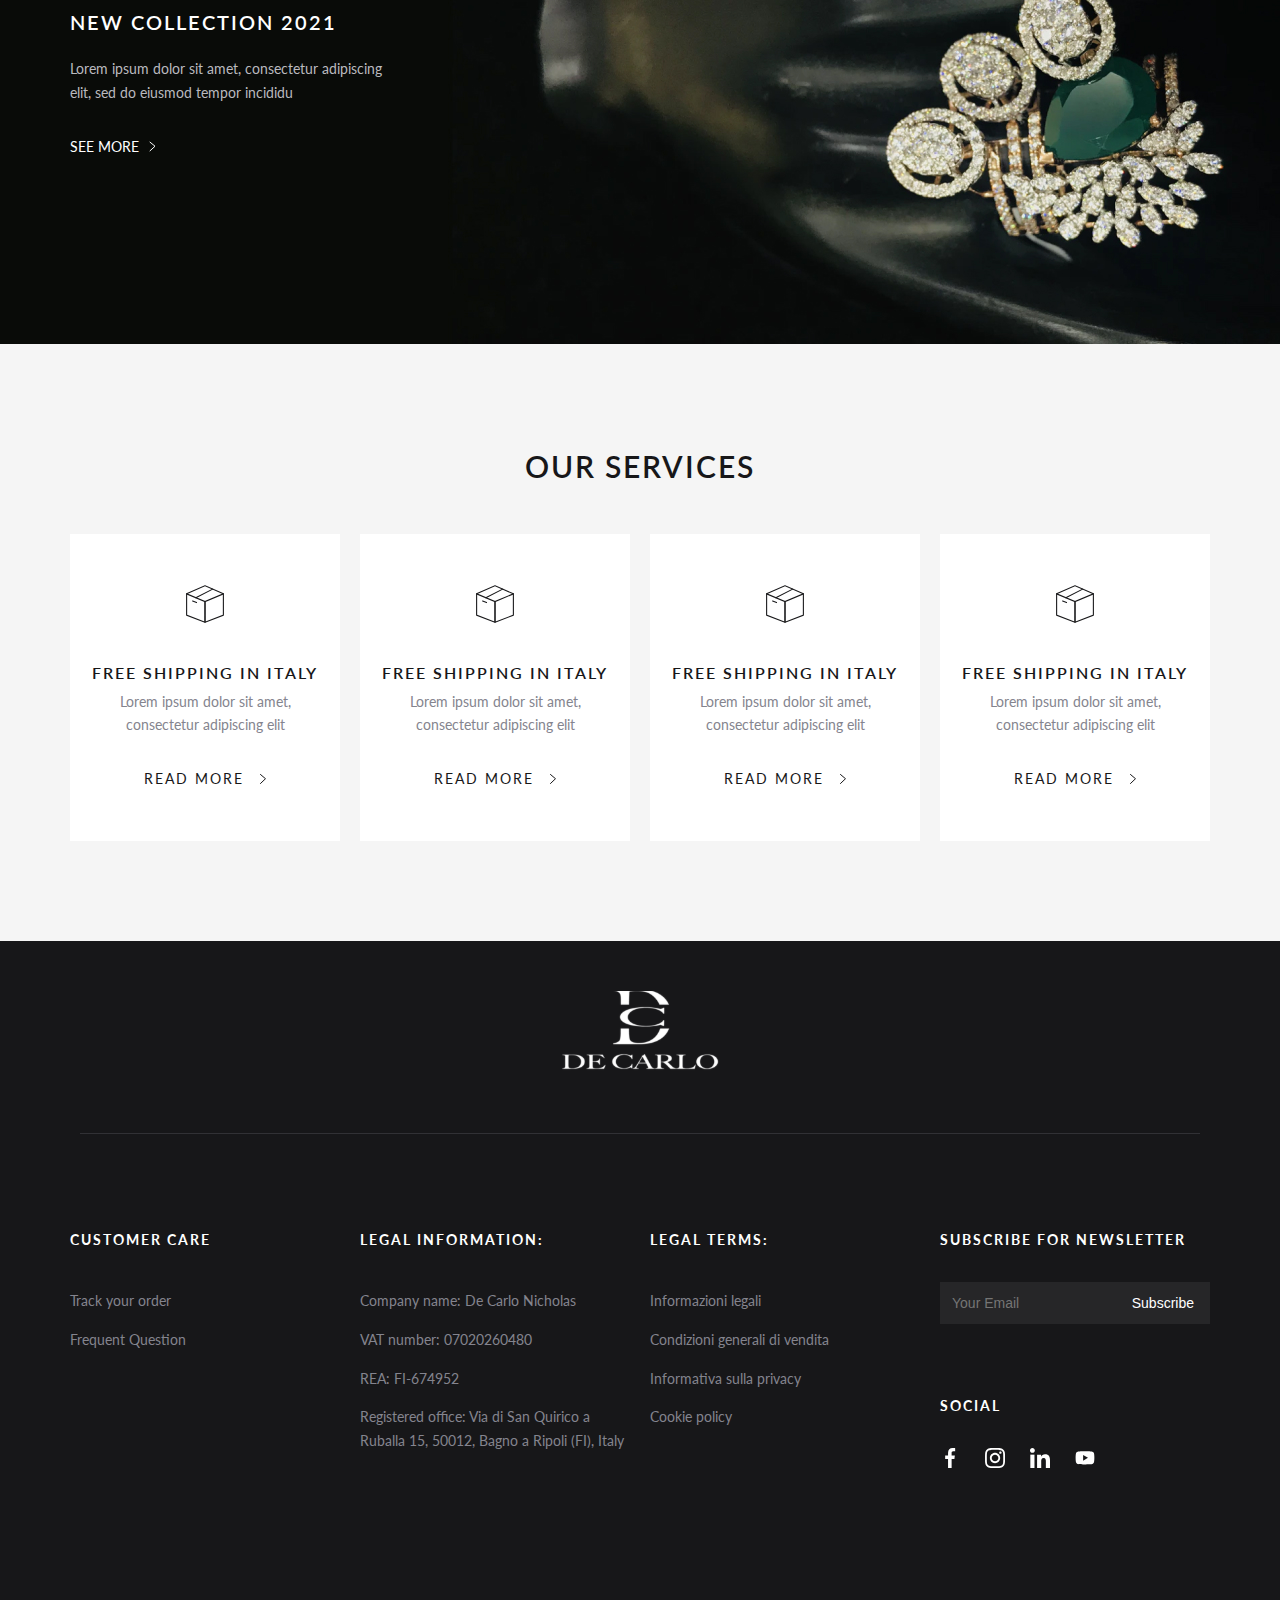
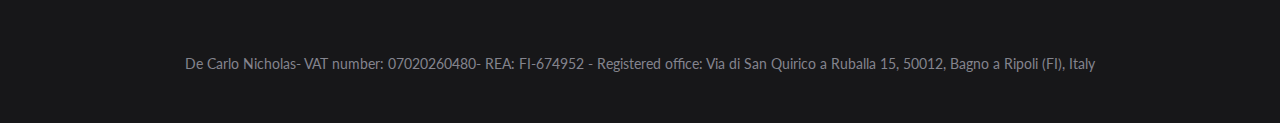
==== commit 5f6ef18d: "update: popup video" ====
--- a/index.html
+++ b/index.html
@@ -7,6 +7,7 @@
     <title>Decarlo By Thịnh</title>
     <link rel="stylesheet" href="./assets/css/main.css" />
     <link rel="stylesheet" href="./assets/css/layout.css" />
+    <script src="https://ajax.googleapis.com/ajax/libs/jquery/3.1.1/jquery.min.js"></script>
     <!-- google font -->
     <link rel="preconnect" href="https://fonts.googleapis.com" />
     <link rel="preconnect" href="https://fonts.gstatic.com" crossorigin />
@@ -25,9 +26,7 @@
       <header class="header">
         <div class="header__topbar">
           <div class="topbar__container">
-            <p class="topbar__heading">
-              FREE SHIPPING IN ITALY
-            </p>
+            <p class="topbar__heading">FREE SHIPPING IN ITALY</p>
             <div class="topbar-select d-flex align-center">
               <select class="" name="select-qg" id="selectqg">
                 <option value="">Italian</option>
@@ -44,7 +43,14 @@
           <nav class="header__nav d-flex flex-1 juistify-center align-center">
             <ul class="nav__items align-center d-none col-xl">
               <li class="nav__item">
-                <a href="collection.html">SHOP <span><img style="margin: 0 0 2px 5px;" src="./assets/images/icon/dropblack.svg" alt=""></span></a>
+                <a href="collection.html"
+                  >SHOP
+                  <span
+                    ><img
+                      style="margin: 0 0 2px 5px"
+                      src="./assets/images/icon/dropblack.svg"
+                      alt="" /></span
+                ></a>
                 <ul class="subnav">
                   <li class=""><a href="#">RING</a></li>
                   <li class=""><a href="#">BRACELETS</a></li>
@@ -145,9 +151,16 @@
             </div>
           </div>
           <div class="row category__container mg-t-container">
-            <div class="col col-sm-6 col-md-3" style="--w:6; --w-sm:6; --w-md:3;">
+            <div
+              class="col col-sm-6 col-md-3"
+              style="--w: 6; --w-sm: 6; --w-md: 3"
+            >
               <div class="card">
-                <img class="w-100" src="./assets/images/products/category1.png" alt="image-category" />
+                <img
+                  class="w-100"
+                  src="./assets/images/products/category1.png"
+                  alt="image-category"
+                />
                 <a
                   href="collection.html"
                   class="btn category__btn d-flex juistify-center align-center"
@@ -155,9 +168,16 @@
                 >
               </div>
             </div>
-            <div class="col col-sm-6 col-md-3" style="--w:6; --w-sm:6; --w-md:3;">
+            <div
+              class="col col-sm-6 col-md-3"
+              style="--w: 6; --w-sm: 6; --w-md: 3"
+            >
               <div class="card">
-                <img class="w-100" src="./assets/images/products/category2.png" alt="image-category" />
+                <img
+                  class="w-100"
+                  src="./assets/images/products/category2.png"
+                  alt="image-category"
+                />
                 <a
                   href="collection.html"
                   class="btn category__btn d-flex juistify-center align-center"
@@ -165,9 +185,16 @@
                 >
               </div>
             </div>
-            <div class="col col-sm-6 col-md-3" style="--w:6; --w-sm:6; --w-md:3;">
+            <div
+              class="col col-sm-6 col-md-3"
+              style="--w: 6; --w-sm: 6; --w-md: 3"
+            >
               <div class="card">
-                <img class="w-100" src="./assets/images/products/category3.png" alt="image-category" />
+                <img
+                  class="w-100"
+                  src="./assets/images/products/category3.png"
+                  alt="image-category"
+                />
                 <a
                   href="collection.html"
                   class="btn category__btn d-flex juistify-center align-center"
@@ -175,9 +202,16 @@
                 >
               </div>
             </div>
-            <div class="col col-sm-6 col-md-3" style="--w:6; --w-sm:6; --w-md:3;">
+            <div
+              class="col col-sm-6 col-md-3"
+              style="--w: 6; --w-sm: 6; --w-md: 3"
+            >
               <div class="card">
-                <img class="w-100" src="./assets/images/products/category4.png" alt="image-category" />
+                <img
+                  class="w-100"
+                  src="./assets/images/products/category4.png"
+                  alt="image-category"
+                />
                 <a
                   href="collection.html"
                   class="btn category__btn d-flex juistify-center align-center"
@@ -200,12 +234,12 @@
                 src="./assets/images/banner/banner1.png"
                 alt=""
               />
-              <button class="text-image__player" onclick="lightbox_open();">
+              <button class="vpop text-image__player" data-type="youtube" data-id="" data-autoplay='true'>
                 <img src="./assets/images/icon/player.svg" alt="" />
               </button>
             </div>
             <div class="text-image__content">
-                <h2 class="text-image__heading heading heading-1">
+              <h2 class="text-image__heading heading heading-1">
                 WE FOCUS ON WHAT’S REALLY IMPORTANT
               </h2>
               <p>
@@ -214,24 +248,20 @@
                 sit amet, consectetur adipiscing elit, sed do eiusmod tempor
                 consecte
               </p>
-              <a
-                href="collection.html"
-                class="btn text-image__btn"
+              <a href="collection.html" class="btn text-image__btn"
                 >DISCOVER THE STORY</a
               >
             </div>
           </div>
         </div>
-        <div id="light">
-          <a class="boxclose" id="boxclose" onclick="lightbox_close();"></a>
-          <video id="VisaChipCardVideo" controls>
-            <source src="./assets/video/videocamping.mp4" type="video/mp4" />
-          </video>
-        </div>
-
-        <div id="fade" onClick="lightbox_close();"></div>
-
-        <div></div>
+        <div id="video-popup-overlay"></div>
+
+        <div id="video-popup-container">
+          <div id="video-popup-close" class="fade">&#10006;</div>
+          <div id="video-popup-iframe-container">
+            <iframe id="video-popup-iframe" width="773" height="435" src="https://www.youtube.com/embed/LWlggUg3jXc" title="Hành trình sáng tạo các tuyệt tác trang sức PNJ trong 29 năm" frameborder="0" allow="accelerometer; autoplay; clipboard-write; encrypted-media; gyroscope; picture-in-picture; web-share" allowfullscreen></iframe>
+          </div>
+        </div>
       </section>
       <!-- end section text-image -->
 
@@ -251,11 +281,14 @@
                   class="product__wishlist"
                   name="addWishList"
                 >
-                  <img src="./assets/images/icon/love.svg" alt="icon-image"/>
+                  <img src="./assets/images/icon/love.svg" alt="icon-image" />
                 </button>
 
                 <a href="product-detail.html"
-                  ><img class="w-100" src="./assets/images/products/product1.png" alt="product imgage"
+                  ><img
+                    class="w-100"
+                    src="./assets/images/products/product1.png"
+                    alt="product imgage"
                 /></a>
                 <h3 class="product__name heading heading-4">PRODUCT NAME</h3>
                 <span class="product__rice">$99.99</span>
@@ -269,10 +302,13 @@
                   class="product__wishlist"
                   name="addWishList"
                 >
-                  <img src="./assets/images/icon/love.svg" alt="icon-image"/>
+                  <img src="./assets/images/icon/love.svg" alt="icon-image" />
                 </button>
                 <a href="product-detail.html"
-                  ><img class="w-100" src="./assets/images/products/product1.png" alt="product imgage"
+                  ><img
+                    class="w-100"
+                    src="./assets/images/products/product1.png"
+                    alt="product imgage"
                 /></a>
                 <h3 class="product__name heading heading-4">PRODUCT NAME</h3>
                 <span class="product__rice">$99.99</span>
@@ -286,11 +322,14 @@
                   class="product__wishlist"
                   name="addWishList"
                 >
-                  <img src="./assets/images/icon/love.svg" alt="icon-image"/>
+                  <img src="./assets/images/icon/love.svg" alt="icon-image" />
                 </button>
 
                 <a href="product-detail.html"
-                  ><img class="w-100" src="./assets/images/products/product1.png" alt="product imgage"
+                  ><img
+                    class="w-100"
+                    src="./assets/images/products/product1.png"
+                    alt="product imgage"
                 /></a>
                 <h3 class="product__name heading heading-4">PRODUCT NAME</h3>
                 <span class="product__rice">$99.99</span>
@@ -299,12 +338,19 @@
             </div>
             <div class="product__item">
               <div class="product__content">
-                <button type="submit" class="product__wishlist"  name="addWishList" >
-                  <img src="./assets/images/icon/love.svg" alt="icon-image"/>
+                <button
+                  type="submit"
+                  class="product__wishlist"
+                  name="addWishList"
+                >
+                  <img src="./assets/images/icon/love.svg" alt="icon-image" />
                 </button>
 
                 <a href="product-detail.html"
-                  ><img class="w-100" src="./assets/images/products/product1.png" alt="product imgage"
+                  ><img
+                    class="w-100"
+                    src="./assets/images/products/product1.png"
+                    alt="product imgage"
                 /></a>
                 <h3 class="product__name heading heading-4">PRODUCT NAME</h3>
                 <span class="product__rice">$99.99</span>
@@ -329,7 +375,7 @@
             </p>
             <div class="banner__info d-flex">
               <a href="#">SEE MORE</a>
-              <img src="./assets/images/icon/info-next.svg" alt="next-image"/>
+              <img src="./assets/images/icon/info-next.svg" alt="next-image" />
             </div>
           </div>
         </div>
@@ -345,7 +391,7 @@
             </div>
           </div>
           <div class="row mg-t-container">
-            <div class="col" style="--w-md:6; --w-lg:3;">
+            <div class="col" style="--w-md: 6; --w-lg: 3">
               <div class="card partner__item">
                 <div class="partner__image">
                   <img src="./assets/images/icon/box.svg" alt="logo-partner" />
@@ -358,11 +404,14 @@
                 </p>
                 <div class="partner__info">
                   <a href="#"> READ MORE </a>
-                  <img src="./assets/images/icon/icon-next-black.svg" alt="next-image" />
-                </div>
-              </div>
-            </div>
-            <div class="col" style="--w-md:6; --w-lg:3;">
+                  <img
+                    src="./assets/images/icon/icon-next-black.svg"
+                    alt="next-image"
+                  />
+                </div>
+              </div>
+            </div>
+            <div class="col" style="--w-md: 6; --w-lg: 3">
               <div class="card partner__item">
                 <div class="partner__image">
                   <img src="./assets/images/icon/box.svg" alt="logo-partner" />
@@ -375,11 +424,14 @@
                 </p>
                 <div class="partner__info">
                   <a href="#"> READ MORE </a>
-                  <img src="./assets/images/icon/icon-next-black.svg" alt="next-image" />
-                </div>
-              </div>
-            </div>
-            <div class="col" style="--w-md:6; --w-lg:3;">
+                  <img
+                    src="./assets/images/icon/icon-next-black.svg"
+                    alt="next-image"
+                  />
+                </div>
+              </div>
+            </div>
+            <div class="col" style="--w-md: 6; --w-lg: 3">
               <div class="card partner__item">
                 <div class="partner__image">
                   <img src="./assets/images/icon/box.svg" alt="logo-partner" />
@@ -392,11 +444,14 @@
                 </p>
                 <div class="partner__info">
                   <a href="#"> READ MORE </a>
-                  <img src="./assets/images/icon/icon-next-black.svg" alt="next-image" />
-                </div>
-              </div>
-            </div>
-            <div class="col" style="--w-md:6; --w-lg:3;">
+                  <img
+                    src="./assets/images/icon/icon-next-black.svg"
+                    alt="next-image"
+                  />
+                </div>
+              </div>
+            </div>
+            <div class="col" style="--w-md: 6; --w-lg: 3">
               <div class="card partner__item">
                 <div class="partner__image">
                   <img src="./assets/images/icon/box.svg" alt="logo-partner" />
@@ -409,7 +464,10 @@
                 </p>
                 <div class="partner__info">
                   <a href="#"> READ MORE </a>
-                  <img src="./assets/images/icon/icon-next-black.svg" alt="next-image" />
+                  <img
+                    src="./assets/images/icon/icon-next-black.svg"
+                    alt="next-image"
+                  />
                 </div>
               </div>
             </div>
@@ -429,49 +487,37 @@
             </div>
           </div>
           <div class="row footer__content">
-            <div class="col footer__care" style="--w-md:6; --w-lg:3;">
+            <div class="col footer__care" style="--w-md: 6; --w-lg: 3">
               <h3 class="footer__heading">CUSTOMER CARE</h3>
               <ul class="footer__items">
                 <li class="footer__item">
                   <a href="#">Track your order</a>
                 </li>
                 <li class="footer__item">
-                  <a href="faq.html"
-                    >Frequent Question</a
-                  >
+                  <a href="faq.html">Frequent Question</a>
                 </li>
               </ul>
             </div>
-            <div class="col footer__information" style="--w-md:6; --w-lg:3;">
-              <h3 class="footer__heading">
-                LEGAL INFORMATION:
-              </h3>
+            <div class="col footer__information" style="--w-md: 6; --w-lg: 3">
+              <h3 class="footer__heading">LEGAL INFORMATION:</h3>
               <ul class="footer__items">
-                <li class="footer__item">
-                    Company name: De Carlo Nicholas
-                </li>
-                <li class="footer__item">
-                  VAT number: 07020260480
-                </li>
-                <li class="footer__item">
-                  REA: FI-674952
-                </li>
-                <li class="footer__item">
-                    Registered office: Via di San Quirico a Ruballa 15, 50012,
-                    Bagno a Ripoli (FI), Italy
+                <li class="footer__item">Company name: De Carlo Nicholas</li>
+                <li class="footer__item">VAT number: 07020260480</li>
+                <li class="footer__item">REA: FI-674952</li>
+                <li class="footer__item">
+                  Registered office: Via di San Quirico a Ruballa 15, 50012,
+                  Bagno a Ripoli (FI), Italy
                 </li>
               </ul>
             </div>
-            <div class="col footer__terms" style="--w-md:6; --w-lg:3;">
+            <div class="col footer__terms" style="--w-md: 6; --w-lg: 3">
               <h3 class="footer__heading">LEGAL TERMS:</h3>
               <ul class="footer__items">
                 <li class="footer__item">
                   <a href="#">Informazioni legali</a>
                 </li>
                 <li class="footer__item">
-                  <a href="#">
-                    Condizioni generali di vendita
-                  </a>
+                  <a href="#"> Condizioni generali di vendita </a>
                 </li>
                 <li class="footer__item">
                   <a href="#">Informativa sulla privacy</a>
@@ -481,10 +527,8 @@
                 </li>
               </ul>
             </div>
-            <div class="col footer__social" style="--w-md:6; --w-lg:3;">
-              <h3 class="footer__heading">
-                SUBSCRIBE FOR NEWSLETTER
-              </h3>
+            <div class="col footer__social" style="--w-md: 6; --w-lg: 3">
+              <h3 class="footer__heading">SUBSCRIBE FOR NEWSLETTER</h3>
               <div class="footer__input">
                 <form action="#">
                   <input type="email" placeholder="Your Email" />
--- a/assets/css/main.css
+++ b/assets/css/main.css
@@ -386,71 +386,66 @@
 }
 
 /* === video === */
-#fade {
+#video-popup-container {
+    display:none;
+    position: fixed;
+    z-index: 996;
+    width: 60%;
+    left: 50%;
+    margin-left: -30%;
+    top: 20%;
+    background-color: #fff;
+  }
+  
+  #video-popup-close {
+    cursor: pointer;
+    position: absolute;
+    right: -10px;
+    top: -10px;
+    z-index: 998;
+    width: 25px;
+    height: 25px;
+    border-radius: 25px;
+    text-align: center;
+    font-size: 12px;
+    background-color: #000;
+    line-height: 25px;
+    color: #fff;
+  }
+  
+  #video-popup-iframe-container {
+    position: absolute;
+    z-index: 997;
+    width: 100%;
+    padding-bottom: 56.25%;
+    border: 2px solid #000;
+    border-radius: 2px;
+    background-color: #000;
+  }
+  
+  #video-popup-iframe {
+    z-index: 999;
+    position: absolute;
+    width: 100%;
+    height: 100%;
+    left: 0;
+    top: 0;
+    background-color: #000;
+  }
+  
+  #video-popup-overlay {
     display: none;
     position: fixed;
-    top: 0%;
-    left: 0%;
+    z-index: 995;
+    top: 0;
+    background-color: #000;
+    opacity: 0.8;
     width: 100%;
     height: 100%;
-    background-color: black;
-    z-index: 9;
-    -moz-opacity: 0.8;
-    opacity: .80;
-    filter: alpha(opacity=80);
-    transition: var(--smooth);
   }
   
-  #light {
-    display: none;
-    position: absolute;
-    top: 50%;
-    left: 50%;
-    max-width: 1024px;
-    max-height: 600px;
-    transform: translate(-50%, -50%);
-    border: 2px solid #FFF;
-    background: #FFF;
-    z-index: 10;
-    overflow: visible;
-    transition: var(--smooth);
-  }
-  
-  #light video {
-    width: 100%;
-    height: 100%;
-  }
-
-  #boxclose {
-    float: right;
-    cursor: pointer;
-    color: #fff;
-    border: 1px solid #AEAEAE;
-    border-radius: 3px;
-    background: #222222;
-    font-size: 31px;
-    font-weight: bold;
-    display: inline-block;
-    line-height: 0px;
-    padding: 11px 3px;
-    position: absolute;
-    right: 2px;
-    top: 2px;
-    z-index: 1002;
-    opacity: 0.9;
-    transition: var(--smooth);
-  }
-  
-  .boxclose:before {
-    content: "x";
-  }
-  
-  #fade:hover ~ #boxclose {
-    display:none;
-  }
-  
-  .test:hover ~ .test2 {
-    display: none;
+  #video-popup-close:hover {
+    color: #DE0023;
   }
 
 /* === product === */
@@ -593,6 +588,7 @@
 
 .partner__info a{
     text-decoration: none;
+    letter-spacing: 2px;
     color: var(--black);
     margin-right: 10px;
 }
@@ -1686,6 +1682,11 @@
         padding-bottom: calc(58px - var(--gutter));
     }
 
+    .collection__header .select-sort {
+        border: none;
+        color: var(--black);
+    }
+
     .collection-product__item {
         padding-bottom: 60px;
     }
--- a/assets/css/layout.css
+++ b/assets/css/layout.css
@@ -16,7 +16,7 @@
 }
 
 [style*="--w"] {
-    width: calc((100% / 12) * var(--w));
+    /* width: calc((100% / 12) * var(--w)); */
     max-width: calc((100% / 12) * var(--w));
 }
 
@@ -26,109 +26,12 @@
         width: calc((100% / 12) * var(--w-sm));
         max-width: calc((100% / 12) * var(--w-sm));
     }
-    
-    .col-sm-1 {
-        width: calc((100% / 12) * 1);
-        max-width: calc((100% / 12) * 1);
-    }
-    .col-sm-2 {
-        width: calc((100% / 12) * 2);
-        max-width: calc((100% / 12) * 2);
-    }
-    .col-sm-3 {
-        width: calc((100% / 12) * 3);
-        max-width: calc((100% / 12) * 3);
-    }
-    .col-sm-4 {
-        width: calc((100% / 12) * 4);
-        max-width: calc((100% / 12) * 4);
-    }
-    .col-sm-5 {
-        width: calc((100% / 12) * 5);
-        max-width: calc((100% / 12) * 5);
-    }
-    .col-sm-6 {
-        width: calc((100% / 12) * 6);
-        max-width: calc((100% / 12) * 6);
-    }
-    .col-sm-7 {
-        width: calc((100% / 12) * 7);
-        max-width: calc((100% / 12) * 7);
-    }
-    .col-sm-8 {
-        width: calc((100% / 12) * 8);
-        max-width: calc((100% / 12) * 8);
-    }
-    .col-sm-9 {
-        width: calc((100% / 12) * 9);
-        max-width: calc((100% / 12) * 9);
-    }
-    .col-sm-10 {
-        width: calc((100% / 12) * 10);
-        max-width: calc((100% / 12) * 10);
-    }
-    .col-sm-11 {
-        width: calc((100% / 12) * 11);
-        max-width: calc((100% / 12) * 11);
-    }
-    .col-sm-12 {
-        width: calc((100% / 12) * 12);
-        max-width: calc((100% / 12) * 12);
-    }
 }
 
 @media (min-width: 768px){
     [style*="--w-md"] {
         width: calc((100% / 12) * var(--w-md));
         max-width: calc((100% / 12) * var(--w-md));
-    }
-    .col-md-1 {
-        width: calc((100% / 12) * 1);
-        max-width: calc((100% / 12) * 1);
-    }
-    .col-md-2 {
-        width: calc((100% / 12) * 2);
-        max-width: calc((100% / 12) * 2);
-    }
-    .col-md-3 {
-        width: calc((100% / 12) * 3);
-        max-width: calc((100% / 12) * 3);
-    }
-    .col-md-4 {
-        width: calc((100% / 12) * 4);
-        max-width: calc((100% / 12) * 4);
-    }
-    .col-md-5 {
-        width: calc((100% / 12) * 5);
-        max-width: calc((100% / 12) * 5);
-    }
-    .col-md-6 {
-        width: calc((100% / 12) * 6);
-        max-width: calc((100% / 12) * 6);
-    }
-    .col-md-7 {
-        width: calc((100% / 12) * 7);
-        max-width: calc((100% / 12) * 7);
-    }
-    .col-md-8 {
-        width: calc((100% / 12) * 8);
-        max-width: calc((100% / 12) * 8);
-    }
-    .col-md-9 {
-        width: calc((100% / 12) * 9);
-        max-width: calc((100% / 12) * 9);
-    }
-    .col-md-10 {
-        width: calc((100% / 12) * 10);
-        max-width: calc((100% / 12) * 10);
-    }
-    .col-md-11 {
-        width: calc((100% / 12) * 11);
-        max-width: calc((100% / 12) * 11);
-    }
-    .col-md-12 {
-        width: calc((100% / 12) * 12);
-        max-width: calc((100% / 12) * 12);
     }
 }
 
@@ -137,108 +40,12 @@
         width: calc((100% / 12) * var(--w-lg));
         max-width: calc((100% / 12) * var(--w-lg));
     }
-    .col-lg-1 {
-        width: calc((100% / 12) * 1);
-        max-width: calc((100% / 12) * 1);
-    }
-    .col-lg-2 {
-        width: calc((100% / 12) * 2);
-        max-width: calc((100% / 12) * 2);
-    }
-    .col-lg-3 {
-        width: calc((100% / 12) * 3);
-        max-width: calc((100% / 12) * 3);
-    }
-    .col-lg-4 {
-        width: calc((100% / 12) * 4);
-        max-width: calc((100% / 12) * 4);
-    }
-    .col-lg-5 {
-        width: calc((100% / 12) * 5);
-        max-width: calc((100% / 12) * 5);
-    }
-    .col-lg-6 {
-        width: calc((100% / 12) * 6);
-        max-width: calc((100% / 12) * 6);
-    }
-    .col-lg-7 {
-        width: calc((100% / 12) * 7);
-        max-width: calc((100% / 12) * 7);
-    }
-    .col-lg-8 {
-        width: calc((100% / 12) * 8);
-        max-width: calc((100% / 12) * 8);
-    }
-    .col-lg-9 {
-        width: calc((100% / 12) * 9);
-        max-width: calc((100% / 12) * 9);
-    }
-    .col-lg-10 {
-        width: calc((100% / 12) * 10);
-        max-width: calc((100% / 12) * 10);
-    }
-    .col-lg-11 {
-        width: calc((100% / 12) * 11);
-        max-width: calc((100% / 12) * 11);
-    }
-    .col-lg-12 {
-        width: calc((100% / 12) * 12);
-        max-width: calc((100% / 12) * 12);
-    }
 }
 
 @media (min-width: 1024px) {
     [style*="--w-xl"] {
         width: calc((100% / 12) * var(--w-xl));
         max-width: calc((100% / 12) * var(--w-xl));
-    }
-    .col-xl-1 {
-        width: calc((100% / 12) * 1);
-        max-width: calc((100% / 12) * 1);
-    }
-    .col-xl-2 {
-        width: calc((100% / 12) * 2);
-        max-width: calc((100% / 12) * 2);
-    }
-    .col-xl-3 {
-        width: calc((100% / 12) * 3);
-        max-width: calc((100% / 12) * 3);
-    }
-    .col-xl-4 {
-        width: calc((100% / 12) * 4);
-        max-width: calc((100% / 12) * 4);
-    }
-    .col-xl-5 {
-        width: calc((100% / 12) * 5);
-        max-width: calc((100% / 12) * 5);
-    }
-    .col-xl-6 {
-        width: calc((100% / 12) * 6);
-        max-width: calc((100% / 12) * 6);
-    }
-    .col-xl-7 {
-        width: calc((100% / 12) * 7);
-        max-width: calc((100% / 12) * 7);
-    }
-    .col-xl-8 {
-        width: calc((100% / 12) * 8);
-        max-width: calc((100% / 12) * 8);
-    }
-    .col-xl-9 {
-        width: calc((100% / 12) * 9);
-        max-width: calc((100% / 12) * 9);
-    }
-    .col-xl-10 {
-        width: calc((100% / 12) * 10);
-        max-width: calc((100% / 12) * 10);
-    }
-    .col-xl-11 {
-        width: calc((100% / 12) * 11);
-        max-width: calc((100% / 12) * 11);
-    }
-    .col-xl-12 {
-        width: calc((100% / 12) * 12);
-        max-width: calc((100% / 12) * 12);
     }
 }
 
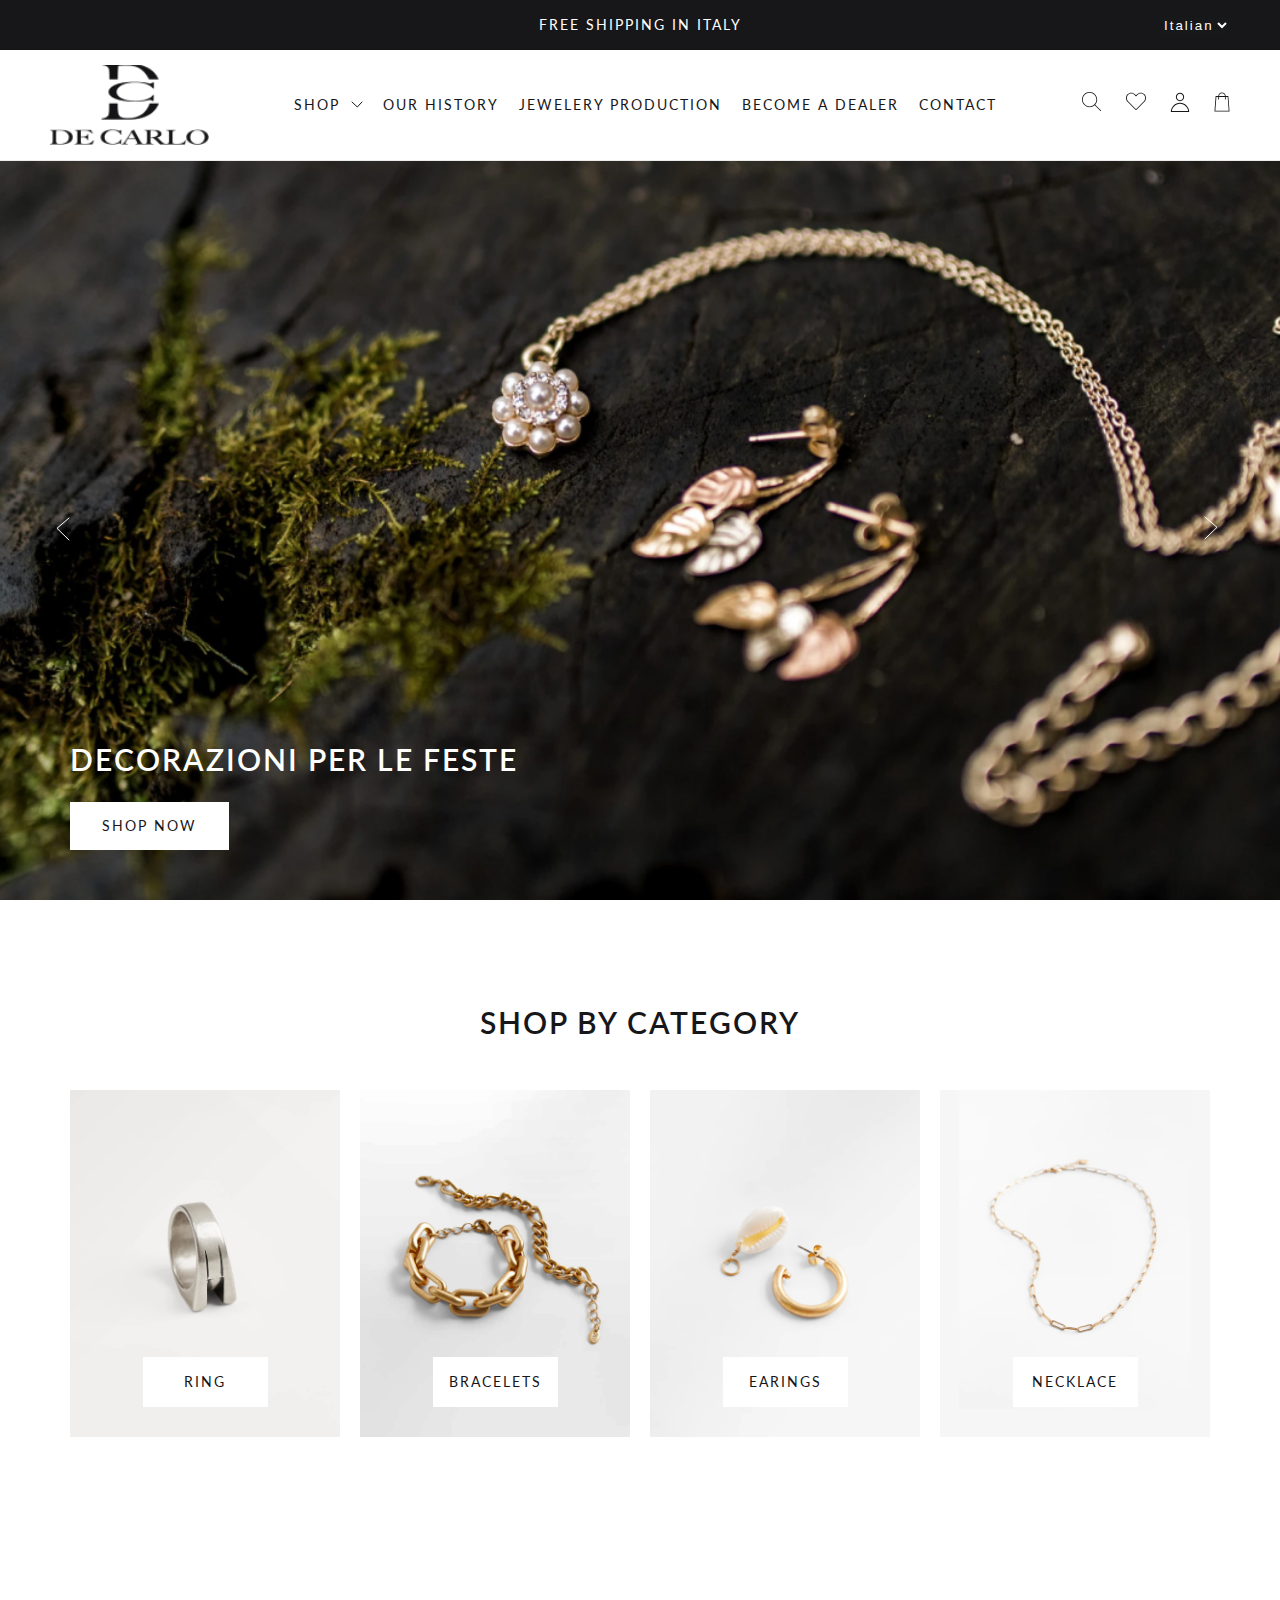
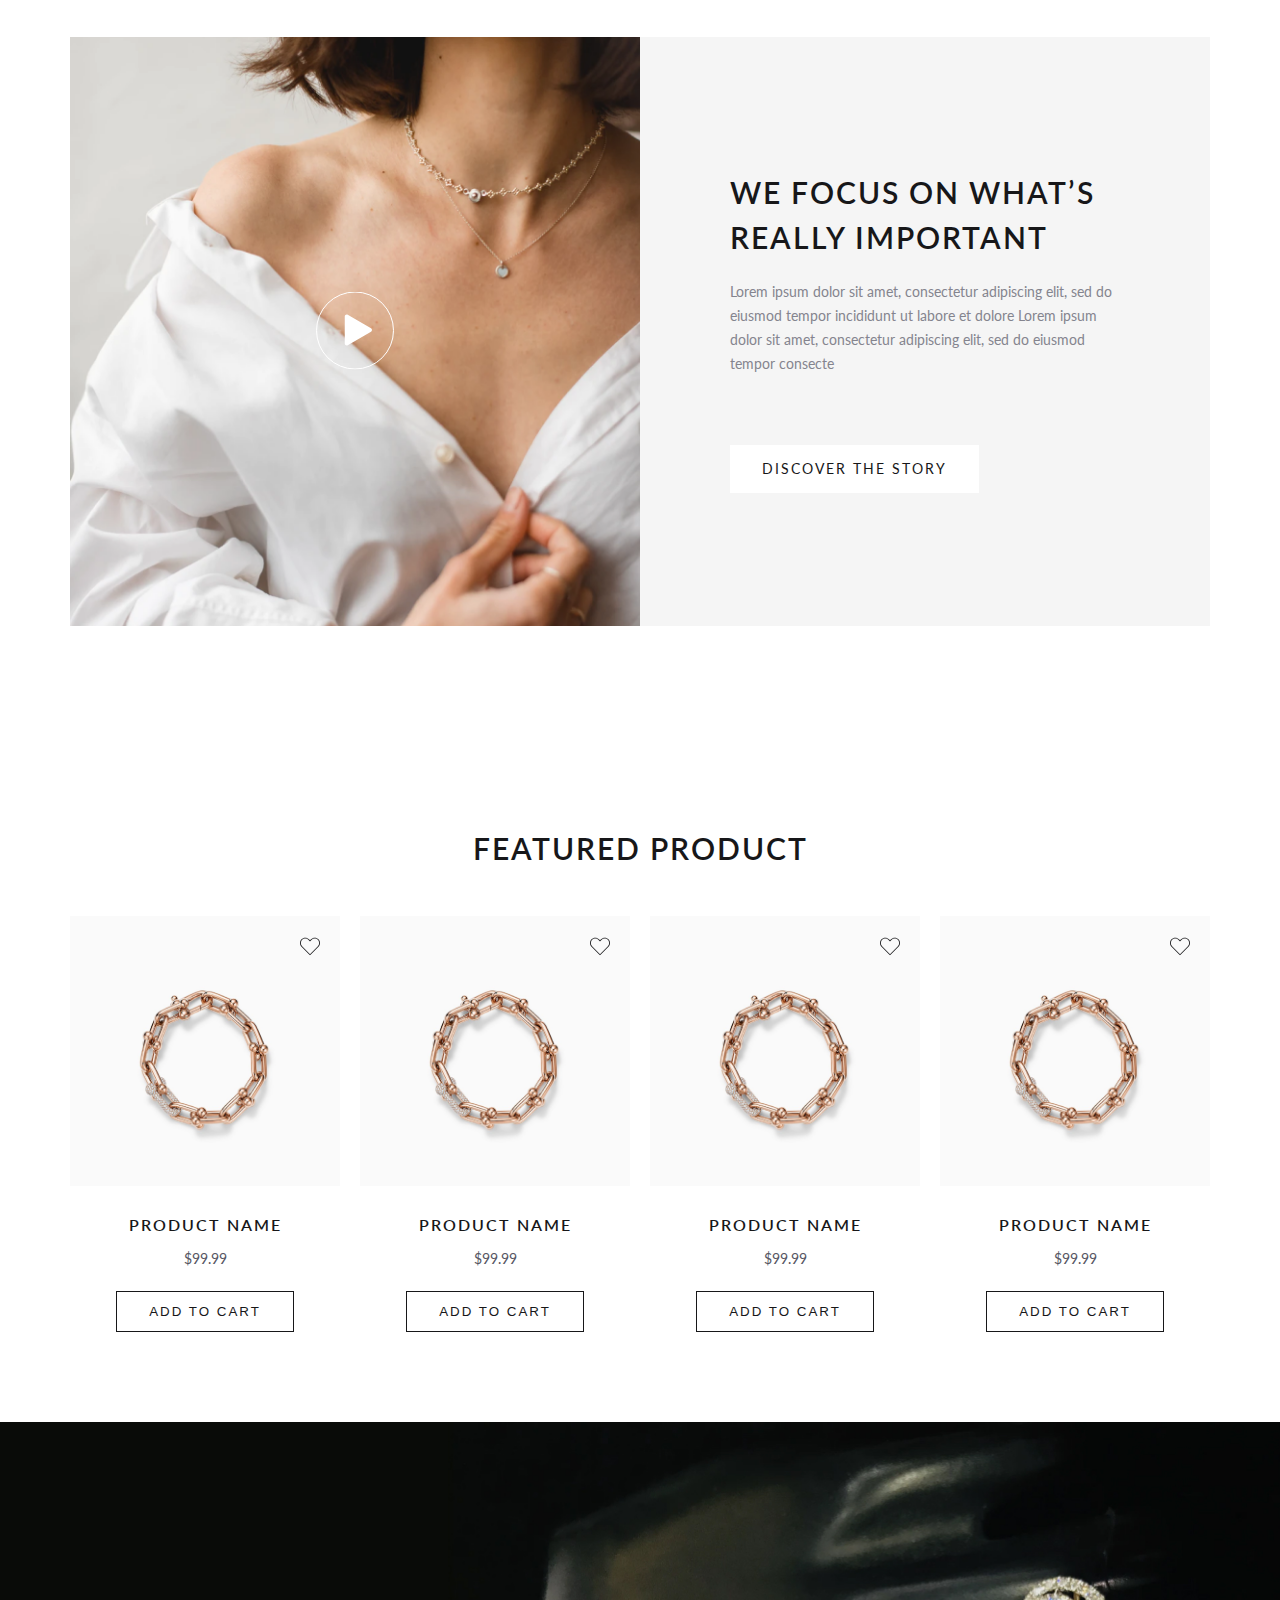
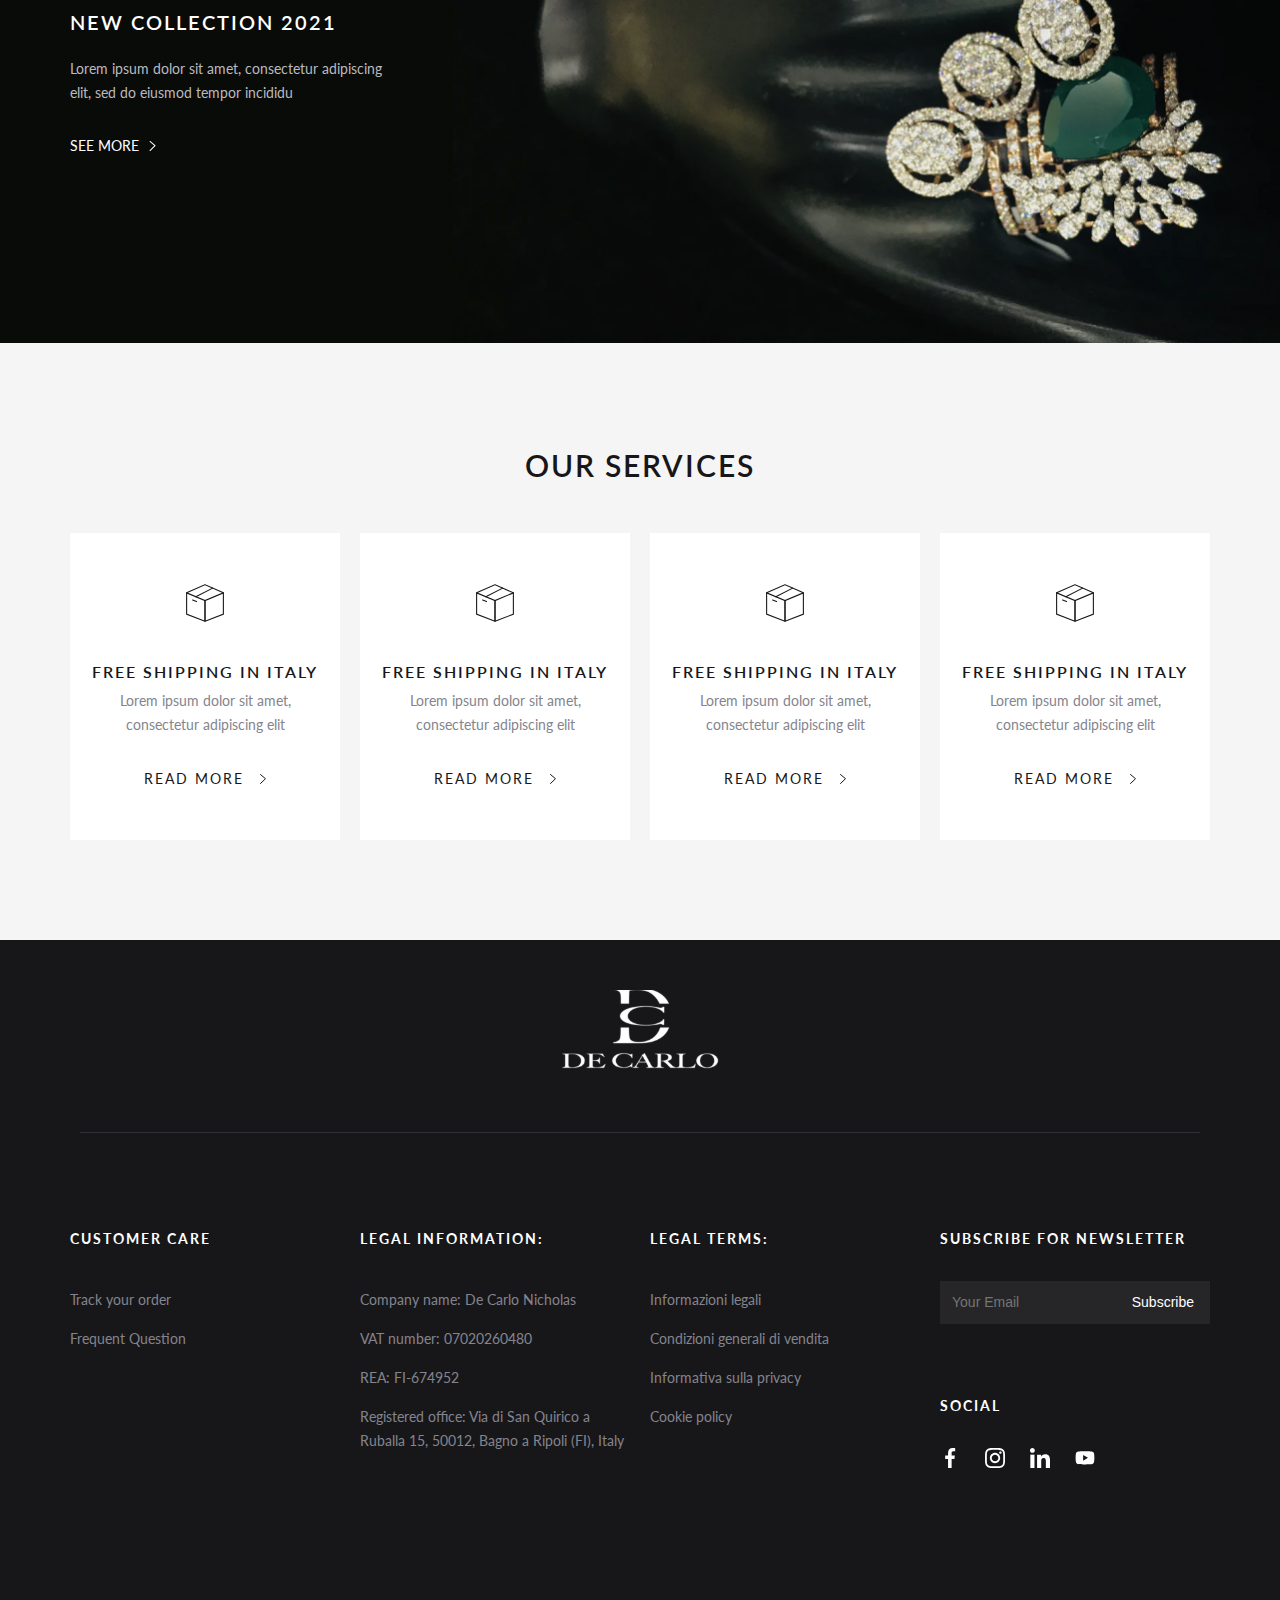
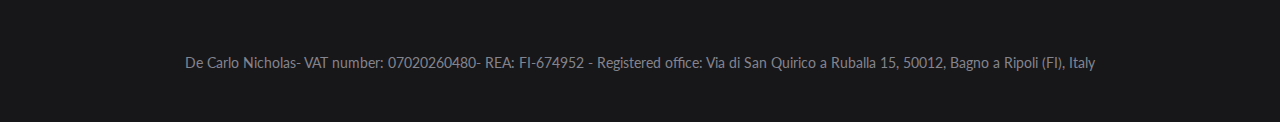
==== commit ea382042: "Fix: Sửa lỗi spacing" ====
--- a/index.html
+++ b/index.html
@@ -290,8 +290,8 @@
                     src="./assets/images/products/product1.png"
                     alt="product imgage"
                 /></a>
-                <h3 class="product__name heading heading-4">PRODUCT NAME</h3>
-                <span class="product__rice">$99.99</span>
+                <h3 class="product__name heading heading-4 d-block">PRODUCT NAME</h3>
+                <span class="product__rice d-block">$99.99</span>
                 <button class="product__btn btn">ADD TO CART</button>
               </div>
             </div>
@@ -363,7 +363,7 @@
       <!-- end section product -->
 
       <!-- start section banner -->
-      <section class="banner">
+      <section class="banner d-flex align-center">
         <div class="container d-flex align-center">
           <div class="banner__content">
             <h2 class="banner__heading heading heading-3">
--- a/assets/css/main.css
+++ b/assets/css/main.css
@@ -508,19 +508,19 @@
 .product__name {
     color: var(--black);
     margin-top: 20px;
+    padding-inline: 5px;
 }
 
 .product__rice {
     color: var(--gray-d);
     margin-top: 10px;
-    display: block;
 }
 
 /* ================================= */
 
 /* === banner === */
 .banner {
-    height: 522px;
+    min-height: 300px;
     background-image: url(../../assets/images/banner/banner2.jpg);
     background-position: top;
     background-position: center;
@@ -530,6 +530,9 @@
 
 .banner .container {
     height: 100%;
+    width: 100%;
+    padding-top: 74px;
+    padding-bottom: 74px;
 }
 
 .banner__heading {
@@ -726,7 +729,7 @@
     width: 100%;
 }
 .brand__name{
-    padding: 82px 0px;
+    padding: 82px 10px;
     margin: 0px;
     color: var(--black);
 }
@@ -755,7 +758,7 @@
 }
 
 .banner-history {
-    height: 519px;
+    min-height: 519px;
     background-image: url(../../assets/images/banner/banner3.png);
     background-position: top;
     background-position: center;
@@ -766,6 +769,7 @@
 .banner-history .banner__content {
     width: 100%;
     height: 100%;
+    padding: 175px 5px;
     background: linear-gradient(0deg, rgba(0, 0, 0, 0.55), rgba(0, 0, 0, 0.55))
 }
 
@@ -972,17 +976,20 @@
 .collection__banner {
     background-image: url(../../assets/images/slider/slider3.png);
     width: 100%;
-    height: 37vw;
+    min-height: 37vw;
     background-position: center;
     background-size: cover;
     background-repeat: no-repeat;
     position: relative;
 }
 
+.collection__banner .container {
+    width: 100%;
+}
+
 .collection__content {
-    position: absolute;
-    top: 50%;
-    transform: translateY(-50%);
+    padding-top: 150px;
+    padding-bottom: 150px;
 }
 
 .collection__content p {
@@ -1015,7 +1022,6 @@
     display: grid;
     column-gap: calc(var(--gutter) * 2);
     grid-template-columns: repeat(2, 1fr);
-    /* margin-inline: calc(-1 * var(--gutter)) */
 }
 
 .collection-product__item {
@@ -1029,7 +1035,7 @@
 /* === FAQ Tab === */
 .tabs {
     width: 100%;
-    overflow-x: auto;
+    overflow-x: scroll;
     scroll-snap-type: x mandatory;
     margin-inline: -20px;
 }
@@ -1069,7 +1075,7 @@
 .tab-item:hover {
     cursor: pointer;
     opacity: 1;
-    background-color: var(--gray-bg);
+    /* background-color: var(--gray-bg); */
     border-color: rgba(29, 7, 14, 0.1);
 }
 .tab-item.active h2{
@@ -1077,83 +1083,90 @@
     color: var(--black);
 }
 
+.faq-tab .tab__content {
+    padding: 37px 0px 60px 0px;
+}
+
 .tab-pane {
     color: #333;
     display: none;
 }
 
+.tab-pane ul {
+    padding-left: 0;
+    margin: 0;
+    list-style: none;
+}
+
+.faq-tab .tab-pane li {
+    border-bottom: solid 1px var(--gray);
+}
+
 .tab-pane.active {
     display: block;
 }
 
+/* accordion */
 .accordion {
-    padding-left: 0px;
-    margin: 0;
-}
-
-.accordion li {
-    list-style: none;
-    border-bottom: 1px solid var(--gray-t);
-}
-
-.accordion li h3 {
+    padding: 0;
+    width: 100%;
+    height: 105px;
+    background-color: var(--white);
+    border: none;
+    outline: none;
+    transition: 0.4s;
+}
+
+.panel {
+    display: none;
+    background-color: white;
+    overflow: hidden;
+  }
+
+
+/* icon-accordion */
+.icon-accordion {
+    position: relative;
+    width: 21px;
+    height: 22px;
+}
+
+.icon-accordion .icon-doc {
+    position: absolute;
+    top: 0px;
+    left: 9px;
+}
+
+.icon-doc.open-accordion {
+    display: none;
+}
+
+.icon-accordion .icon-ngang {
+    position: absolute;
+    top: 10px;
+    left: 0px;
+}
+
+.accordion.active .icon-accordion .icon-doc{
+    display: none;
+}
+
+
+.tab-pane .panel {
+    margin-top: 5px;
+    padding-bottom: 20px ;
+}
+
+.panel .content p {
     margin: 0px;
+    padding-bottom: 20px;
+    color: var(--gray-t);
+}
+
+.accordion-content__heading {
     padding: 20px 0;
 }
 
-.accordion .content {
-    margin-top: 5px;
-}
-
-.accordion .content p{
-    margin: 0;
-    padding: 0px 0px 20px 0px !important;
-}
-
-.accordion .accordion-content__context {
-    color: var(--gray-t);
-    padding-bottom: 20px;
-}
-
-.accordion .accordion-content__heading {
-    color: var(--black);
-    padding: 20px 0px;
-}
-
-.accordion li label {
-    cursor: pointer;
-    display: flex;
-    align-items: center;
-    justify-content: space-between;
-}
-
-.icon-accordion {
-    padding-right: calc(var(--gutter) * 2);
-    width: 21px;
-    height: 2px;
-    margin-left: 36px;
-    background-color: var(--black);
-}
-
-.icon-accordion::after{
-    content: "";
-    position: absolute;
-    width: 21px;
-    height: 2px;
-    background-color: var(--black);
-    transform: rotate(90deg);
-}
-
-.accordion label + input[type="radio"] {
-    display: none;
-}
-
-.accordion .content {
-    line-height: 26px;
-    max-height: 0;
-    overflow: hidden;
-    transition: max-height 0.5s;
-}
 
 .tab__footer {
     font-size: 20px;
@@ -1168,14 +1181,6 @@
 
 .tab__footer a:hover {
     opacity: 80%;
-}
-
-.accordion label + input[type="radio"]:checked + .content {
-    max-height: 500px;
-}
-
-.accordion label + input[type="radio"]:checked + .icon-accordion::after {
-    transform: rotate(-90deg);
 }
 
 /* === breadcrumbs === */
@@ -1419,13 +1424,13 @@
     border-bottom: solid 1px #ECECEC
 }
 
-.product-info h2 {
+.product-info h3 {
     font-size: 16px;
     font-weight: 600;
     padding: 37px 0;
 }
 
-.tab-pane {
+.product-info .tab__content .tab-pane {
     margin-top: calc(50px - var(--gutter));
 }
 
@@ -1567,6 +1572,11 @@
         padding-top: calc(100px - var(--gutter));
         padding-bottom: calc(60px - var(--gutter));
     }
+
+    .banner .container {
+        padding-top: 185px;
+        padding-bottom: 185px;
+    }
     
 }
 
@@ -1627,7 +1637,6 @@
         display: none;
     }
 
-
     .nav__items > li {
         line-height: 110px;
     }
@@ -1716,8 +1725,16 @@
         font-size: 30px;
     }
 
-    .tab-pane {
+    .product-info .tab__content .tab-pane {
         margin-top: calc(80px - var(--gutter));
+    }
+
+    .faq-tab .tabs {
+        justify-content: center;
+    }
+
+    .faq-tab .tab__content {
+        padding: 60px 0px 100px 0px;
     }
 }
 
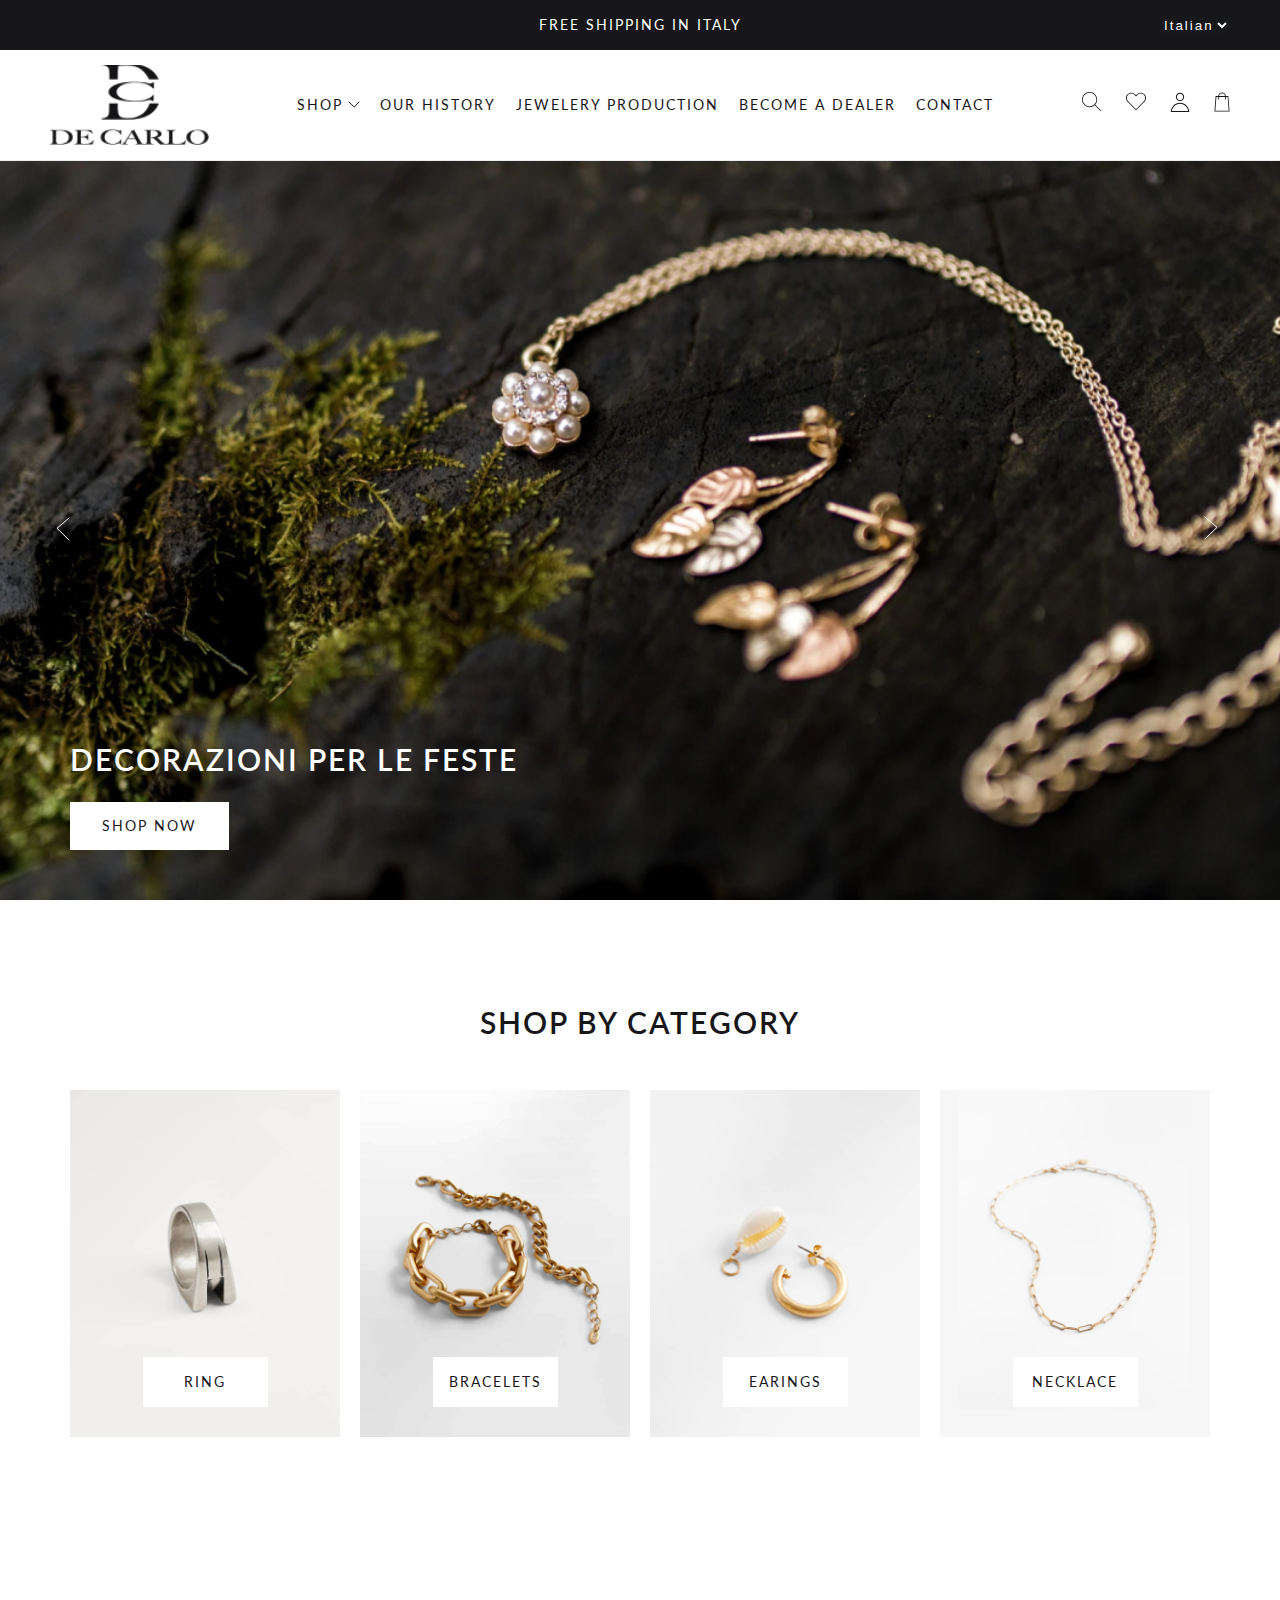
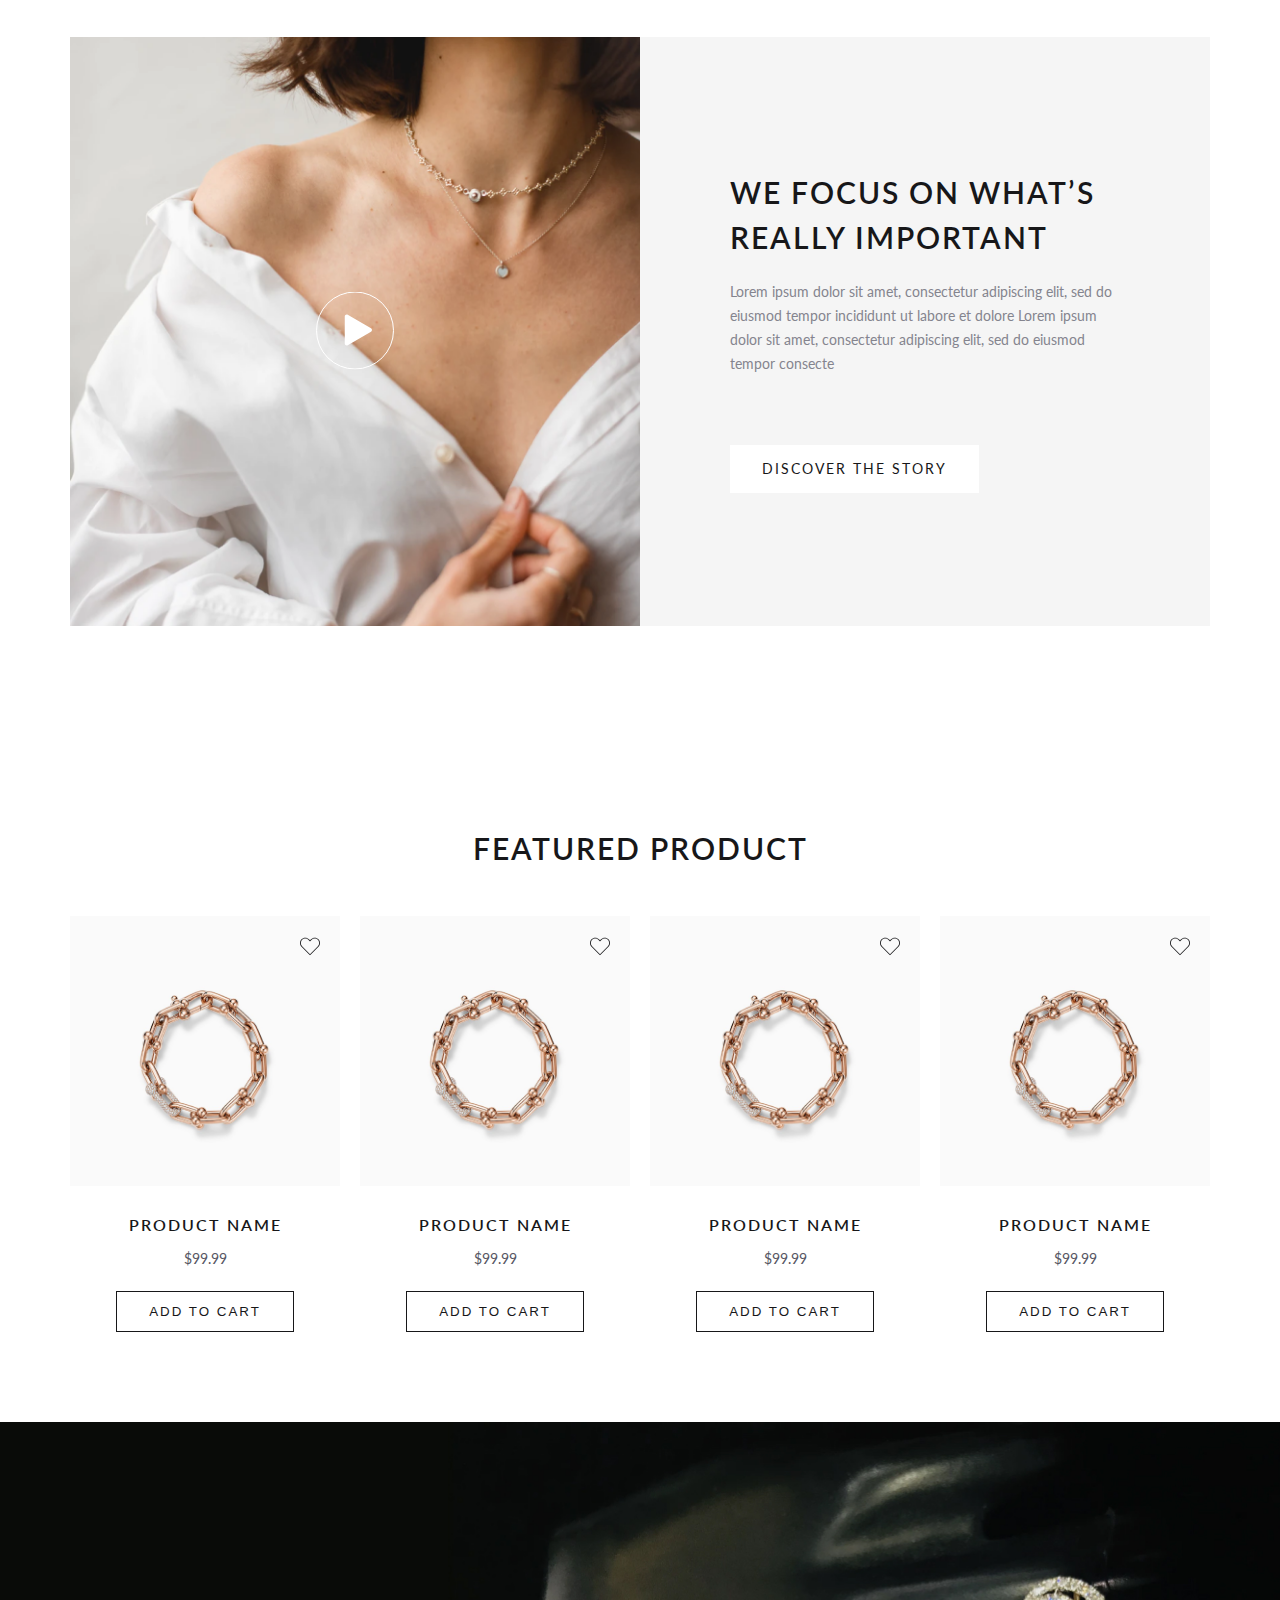
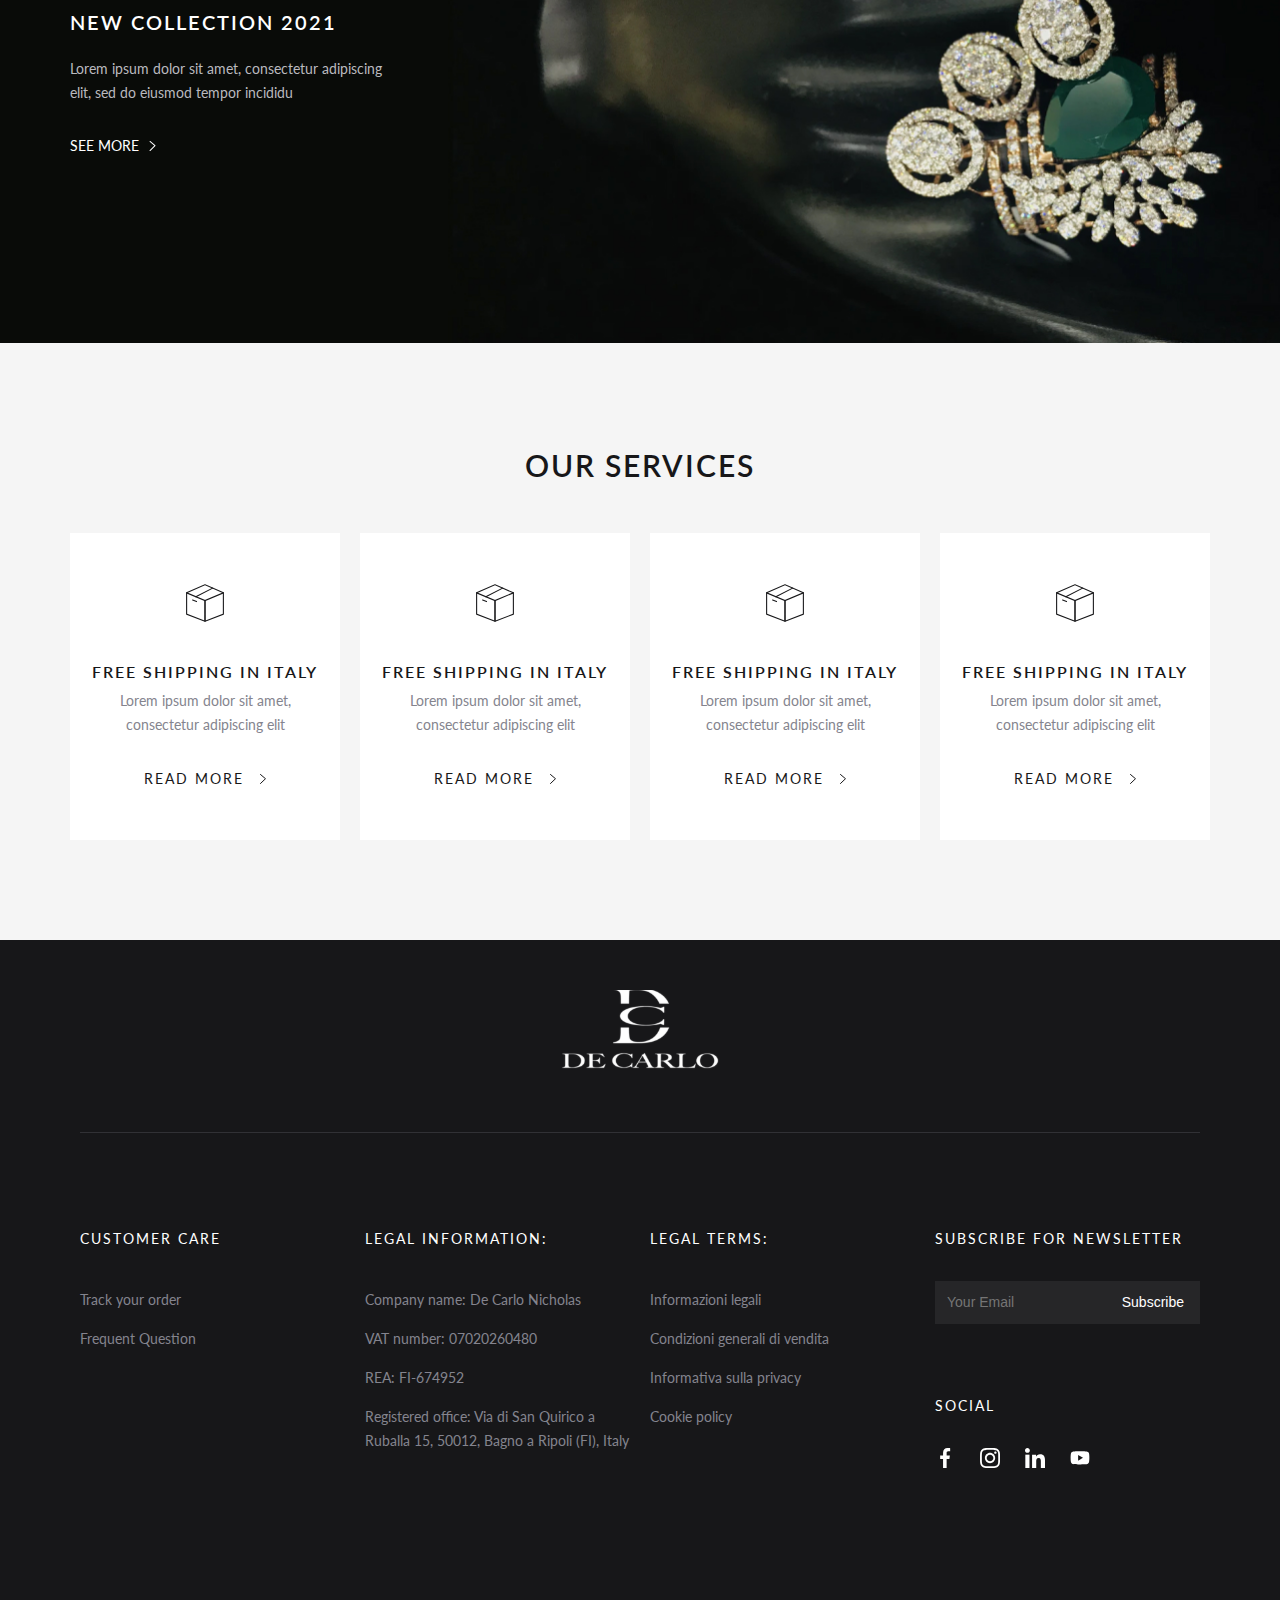
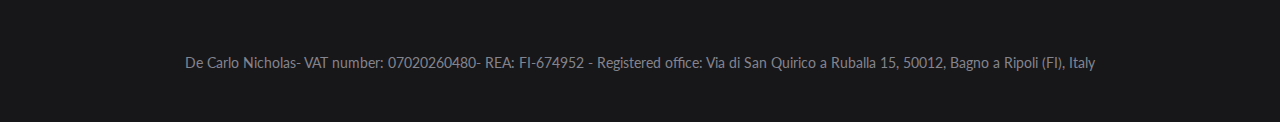
==== commit ef3578e3: "feat: Cập nhật all pages" ====
--- a/index.html
+++ b/index.html
@@ -5,8 +5,7 @@
     <meta http-equiv="X-UA-Compatible" content="IE=edge" />
     <meta name="viewport" content="width=device-width, initial-scale=1.0" />
     <title>Decarlo By Thịnh</title>
-    <link rel="stylesheet" href="./assets/css/main.css" />
-    <link rel="stylesheet" href="./assets/css/layout.css" />
+    <link rel="stylesheet" href="./assets/css/main.css"/>
     <script src="https://ajax.googleapis.com/ajax/libs/jquery/3.1.1/jquery.min.js"></script>
     <!-- google font -->
     <link rel="preconnect" href="https://fonts.googleapis.com" />
@@ -19,9 +18,6 @@
   </head>
   <body>
     <div id="app">
-      <!-- overlay -->
-      <div id="overlay"></div>
-      <!-- end overlay -->
       <!-- start header -->
       <header class="header">
         <div class="header__topbar">
@@ -41,9 +37,9 @@
             <img src="./assets/images/logo/logo.png" alt="logo" />
           </a>
           <nav class="header__nav d-flex flex-1 juistify-center align-center">
-            <ul class="nav__items align-center d-none col-xl">
+            <ul class="nav__items align-center d-none">
               <li class="nav__item">
-                <a href="collection.html"
+                <a href="#" class=""
                   >SHOP
                   <span
                     ><img
@@ -52,10 +48,10 @@
                       alt="" /></span
                 ></a>
                 <ul class="subnav">
-                  <li class=""><a href="#">RING</a></li>
-                  <li class=""><a href="#">BRACELETS</a></li>
-                  <li class=""><a href="#">EARINGS</a></li>
-                  <li class=""><a href="#">NECKLACE</a></li>
+                  <li class="d-block"><a href="collection.html">RING</a></li>
+                  <li class="d-block"><a href="collection.html">BRACELETS</a></li>
+                  <li class="d-block"><a href="collection.html">EARINGS</a></li>
+                  <li class="d-block"><a href="collection.html">NECKLACE</a></li>
                 </ul>
               </li>
               <li class="nav__item">
@@ -92,6 +88,7 @@
                   src="./assets/images/icon/menu.svg"
                   alt="icon"
                 />
+                <img class="icon__close" src="./assets/images/icon/iconclose.svg" alt="">
               </button>
             </div>
           </div>
--- a/assets/css/main.css
+++ b/assets/css/main.css
@@ -1,5 +1,13 @@
 @import url("../../assets/css/helper.css");
 @import url("../../assets/css/layout.css");
+@font-face {
+    font-family: 'Lato';
+    src: url('../fonts/Lato-SemiBold.woff2') format('woff2'),
+        url('../fonts/Lato-SemiBold.woff') format('woff');
+    font-weight: 600;
+    font-style: normal;
+    font-display: swap;
+}
 
 :root {
     --gutter: calc(15px / 2);
@@ -13,6 +21,8 @@
     --smooth: all 0.3s ease-in;
 }
 
+
+
 * {
     box-sizing: border-box;
 }
@@ -23,7 +33,7 @@
 
 body {
     font-family: "Lato", sans-serif;
-    font-size: 1.4rem;
+    font-size: 14px;
     line-height: 1.7;
     color: var(--gray-t);
     font-weight: 400;
@@ -54,19 +64,19 @@
 }
 
 .heading-1{
-    font-size: 2rem;
+    font-size: 20px;
 }
 
 .heading-2{
-    font-size: 1.8rem;
+    font-size: 18px;
 }
 
 .heading-3{
-    font-size: 2rem;
+    font-size: 20px;
 }
 
 .heading-4{
-    font-size: 1.4rem;
+    font-size: 14px;
 }
 
 /* ======================== */
@@ -79,32 +89,35 @@
     align-items: center;
 }
 
-/* === overlay === */
-#overlay {
-    position: fixed;
-    top: 0;
-    left: 0;
-    width: 100vw;
-    height: 100vh;
-    background-color: rgba(0, 0, 0, 0.4);
-    z-index: 1;
-    display: none;
-    content: "";
-  }
-  
-#overlay.show {
-    display: initial;
-}
-
 /* === header === */
 .header {
+    width: 100%;
+    height: 120px;
     color: var(--white);
     position: relative;
     z-index: 3;
     box-shadow: 0px 1px 0px 0px #ECECEC;
 }
 
+.header::before {
+    position: fixed;
+    content: "";
+    width: 100%;
+    height: 100vh;
+    top: 0;
+    left: 0;
+    background-color: rgba(0, 0, 0, 0.4);
+    z-index: 1;
+    display: none;
+}
+
+.header.header::before.show{
+    display: initial;
+}
+
 .header__topbar {
+    position: absolute;
+    width: 100%;
     background-color: var(--black);
     padding: 0 15px;
     z-index: 5;
@@ -140,6 +153,10 @@
 }
 
 .header__main {
+    top: 50px;
+    z-index: 3;
+    width: 100%;
+    position: absolute;
     height: 70px;
     padding: 0 15px;
     background-color: var(--white);
@@ -200,7 +217,8 @@
 
 
 .nav__item a {
-    display: inline-block;
+    display: flex;
+    justify-content: space-between;
     color: var(--black);
     text-decoration: none;
 }
@@ -221,6 +239,20 @@
     border: none;
 }
 
+
+
+.menu__button.icon__open-close .icon__menu{
+    display: none;
+}
+
+.menu__button.icon__open-close .icon__close {
+    display: block;
+}
+
+.menu__button .icon__close {
+    display: none;
+}
+
 .menu__button:hover {
     cursor: pointer;
 }
@@ -232,8 +264,7 @@
 
 .subnav {
     display: none;
-    position: absolute;
-    top: 100%;
+    margin-top: 20px;
     transition: var(--smooth);
     background-color: var(--white);
     color: var(--black);
@@ -257,7 +288,6 @@
 
 .subnav > li a{
     padding: 0 15px;
-    line-height: 50px;
 }
 
 /* === slider === */
@@ -317,8 +347,9 @@
     padding: initial;
     position: absolute;
     bottom: 10px;
-    width: 125px;
-    height: 50px;
+    min-width: 125px;
+    min-height: 50px;
+    padding: 13px 16px;
     text-decoration: none;
 }
 
@@ -619,6 +650,7 @@
 
 .footer__heading {
     font-size: 14px;
+    font-weight: 400;
     color: var(--white);
     letter-spacing: 2px;
     margin-bottom: 20px;
@@ -932,7 +964,7 @@
 }
 
 .banner-care-product {
-    height: 600px;
+    min-height: 600px;
     background-image: url(../../assets/images/slider/slider1.jpg);
     background-position: top;
     background-position: center;
@@ -941,8 +973,8 @@
 }
 
 .banner-care-product .banner__content {
-    width: 100%;
-    height: 100%;
+    padding: 205px 0px;
+    width: 100%;
     background-color: rgba(0, 0, 0, 0.55);
     z-index: 1;
 }
@@ -976,7 +1008,7 @@
 .collection__banner {
     background-image: url(../../assets/images/slider/slider3.png);
     width: 100%;
-    min-height: 37vw;
+    min-height: 400px;
     background-position: center;
     background-size: cover;
     background-repeat: no-repeat;
@@ -996,10 +1028,10 @@
     width: 176px;
     height: 48px;
     overflow: hidden;
-}
-
-.collection__name,
-.collection__banner p {
+    color: var(--gray);
+}
+
+.collection__name {
     color: var(--white);
 }
 
@@ -1037,7 +1069,7 @@
     width: 100%;
     overflow-x: scroll;
     scroll-snap-type: x mandatory;
-    margin-inline: -20px;
+    /* margin-inline: -20px; */
 }
 
 .tabs::-webkit-scrollbar {
@@ -1050,6 +1082,14 @@
     font-size: 22px;
     font-weight: 600;
     color: #BABCC4;
+}
+
+.tabs h3 {
+    color: #BABCC4;
+}
+
+.tab-item.active h3{
+    color: var(--black);
 }
 
 .tabs .line {
@@ -1063,7 +1103,8 @@
 }
 
 .pd-inline {
-    padding: 0 20px;
+    /* padding: 0 20px; */
+    margin-right: 40px;
 }
 
 .tabs .tab-item{
@@ -1291,6 +1332,7 @@
     width: 100%;
     height: 50px;
     padding: 0 18px;
+    background-color: var(--white);
     border: solid 1px #ECECEC;
 }
 
@@ -1437,6 +1479,7 @@
 .product-info .tab__heading {
     padding: 0;
     margin-bottom: calc(35px - 7.5px);
+    font-size: 18px;
 }
 
 .product-info .tab__content ul {
@@ -1470,6 +1513,10 @@
 }
 
 @media (min-width: 768px) {
+    .header {
+        height: 160px;
+    }
+
     .topbar__container {
         justify-content: center;
     }
@@ -1630,22 +1677,24 @@
     .product-detail__btn--register {
         display: block;
     }
+
+    .product-info .tab__heading {
+        font-size: 24px;
+    }
 }
 
 @media (min-width: 1024px) {
-    .menu__button {
-        display: none;
-    }
+    
 
     .nav__items > li {
         line-height: 110px;
     }
 
-    .list-text-image .row:nth-child(odd) {
+    .list-text-image__reverse {
         flex-direction: row-reverse;
     }
 
-    .list-text-image .row:nth-child(even) .list-text-image__text{
+    .list-text-image__between .list-text-image__text{
         padding-left: 90px;
     }
 
@@ -1739,9 +1788,23 @@
 }
 
 @media (min-width: 1200px) {
-    .col-xl {
+    .menu__button {
+        display: none;
+    }
+    .nav__items {
         display: flex;
     }
+
+    .subnav {
+        margin-top: 0;
+        position: absolute;
+        top: 100%;
+    }
+
+    .subnav > li a{
+        line-height: 50px;
+    }
+
     .text-image__items {
         grid-template-columns: repeat(2, 1fr);
     }
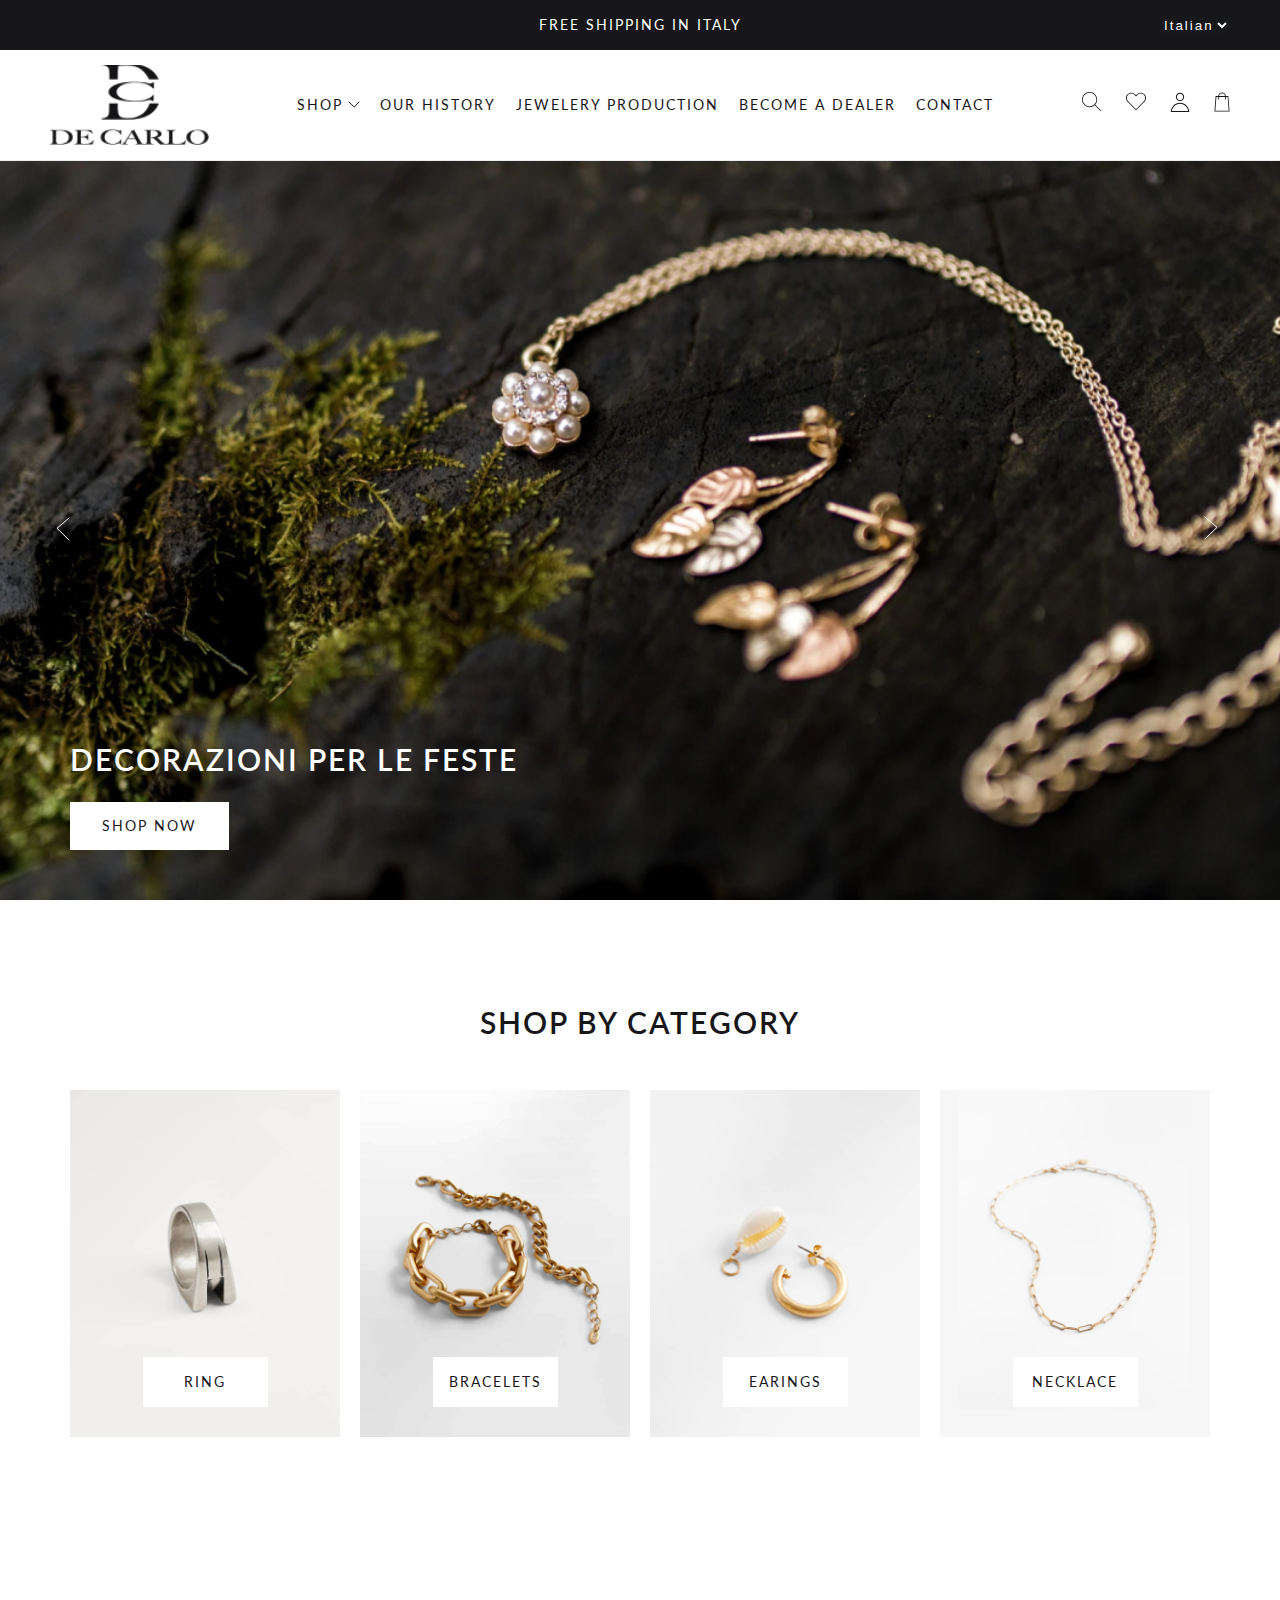
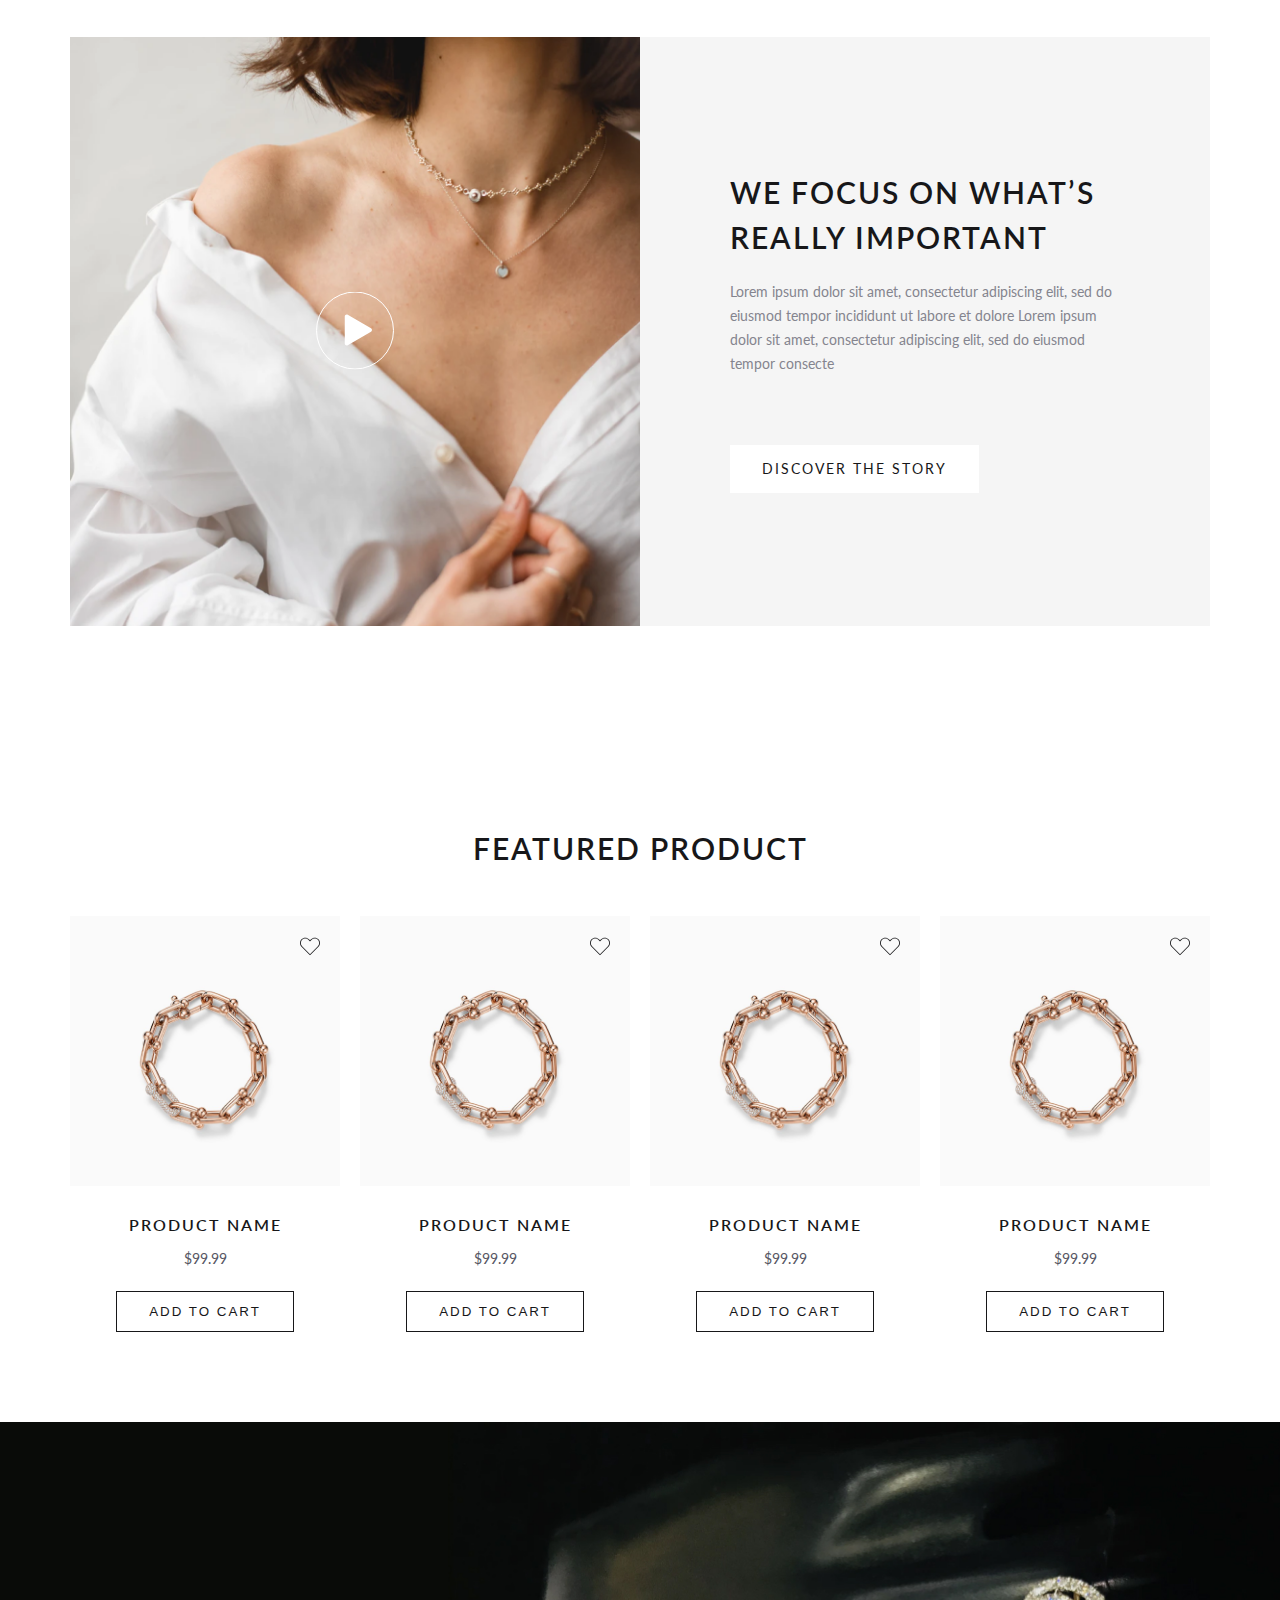
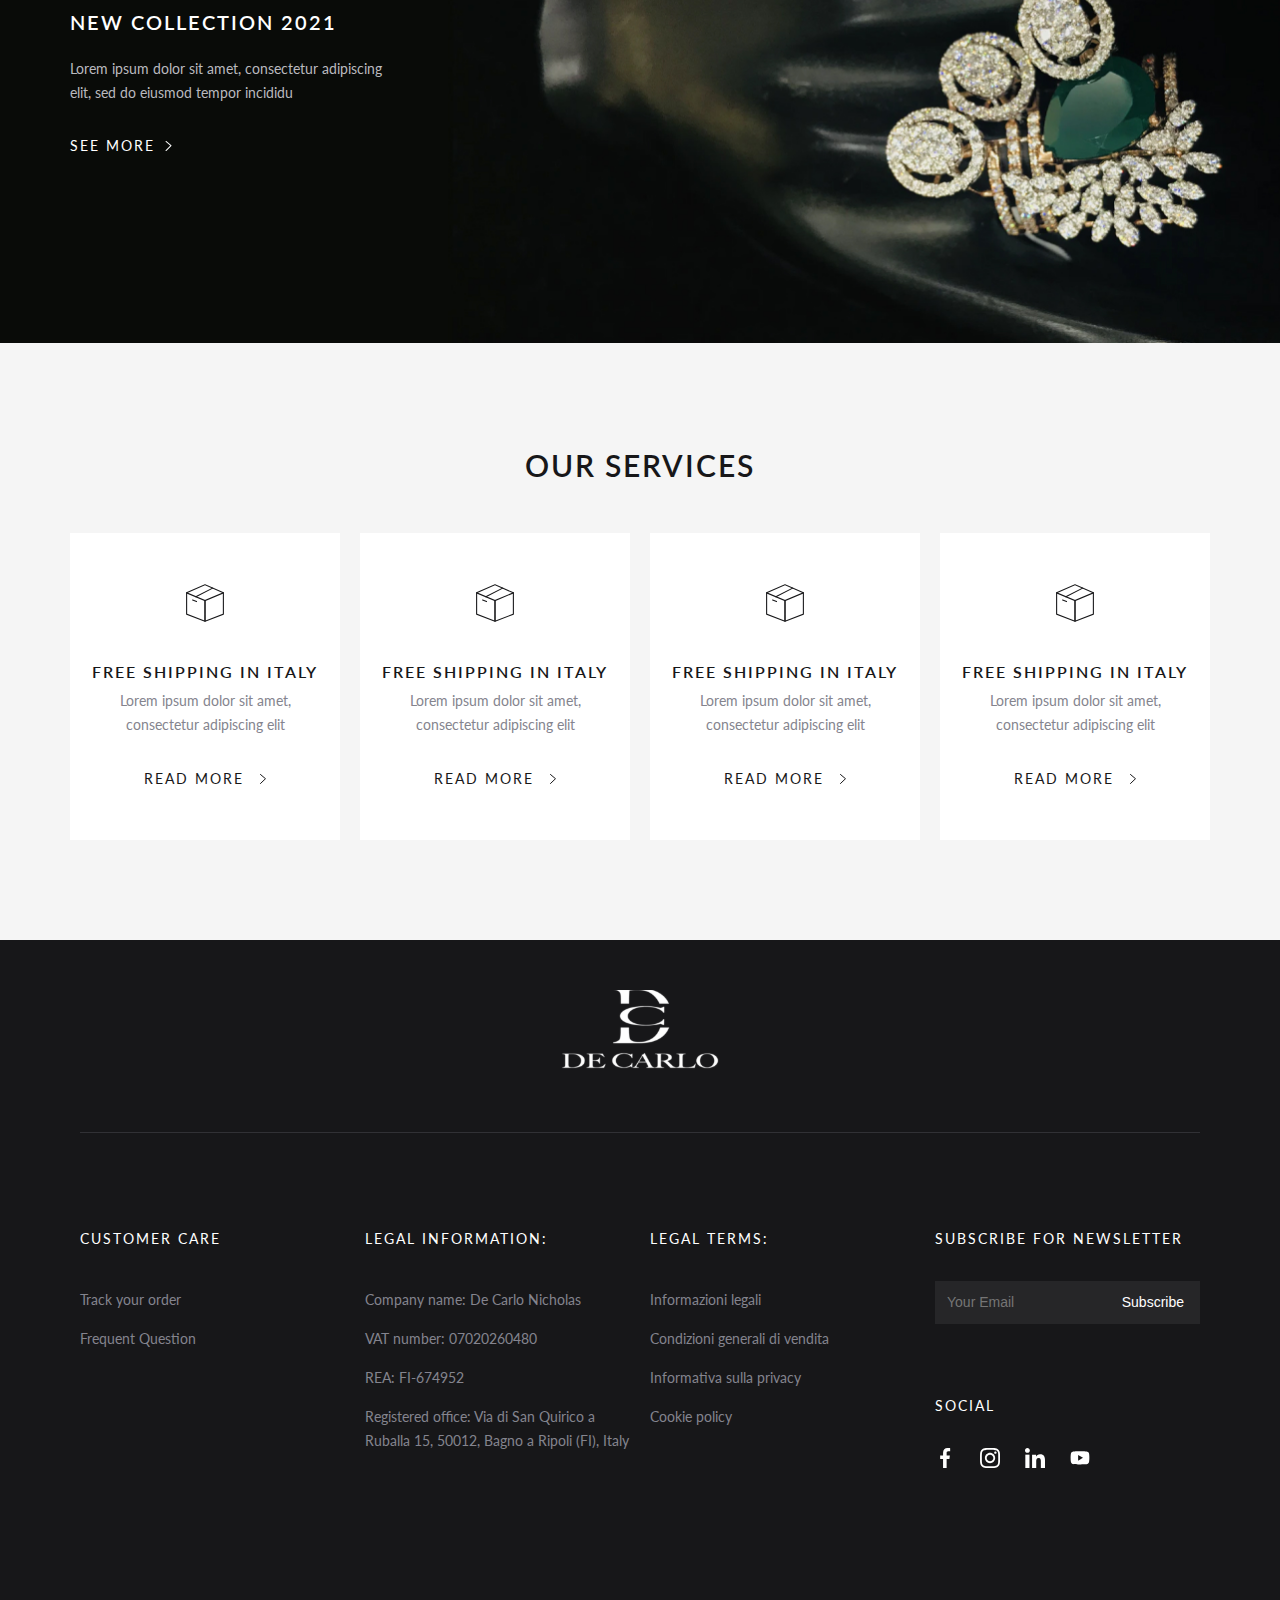
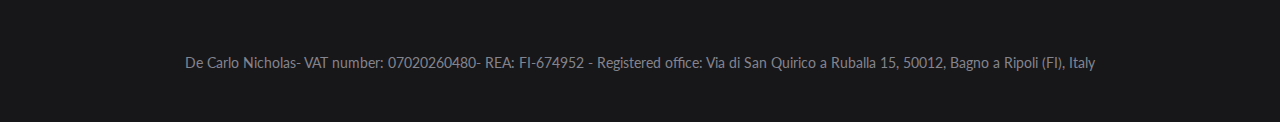
==== commit d22ab376: "update: Cập nhật menu" ====
--- a/index.html
+++ b/index.html
@@ -371,7 +371,7 @@
               eiusmod tempor incididu
             </p>
             <div class="banner__info d-flex">
-              <a href="#">SEE MORE</a>
+              <a  href="#">SEE MORE</a>
               <img src="./assets/images/icon/info-next.svg" alt="next-image" />
             </div>
           </div>
--- a/assets/css/main.css
+++ b/assets/css/main.css
@@ -99,7 +99,7 @@
     box-shadow: 0px 1px 0px 0px #ECECEC;
 }
 
-.header::before {
+.show::before {
     position: fixed;
     content: "";
     width: 100%;
@@ -108,7 +108,6 @@
     left: 0;
     background-color: rgba(0, 0, 0, 0.4);
     z-index: 1;
-    display: none;
 }
 
 .header.header::before.show{
@@ -484,7 +483,6 @@
     padding-top: var(--gutter);
     display: flex;
     overflow-x: auto;
-    scroll-snap-type: x mandatory;
     margin-inline: -10px;
 }
 
@@ -585,6 +583,7 @@
 }
 
 .banner__info a {
+    letter-spacing: 2px;
     text-decoration: none;
     color: var(--white);
 }
@@ -1156,6 +1155,7 @@
     border: none;
     outline: none;
     transition: 0.4s;
+    text-align: left;
 }
 
 .panel {
